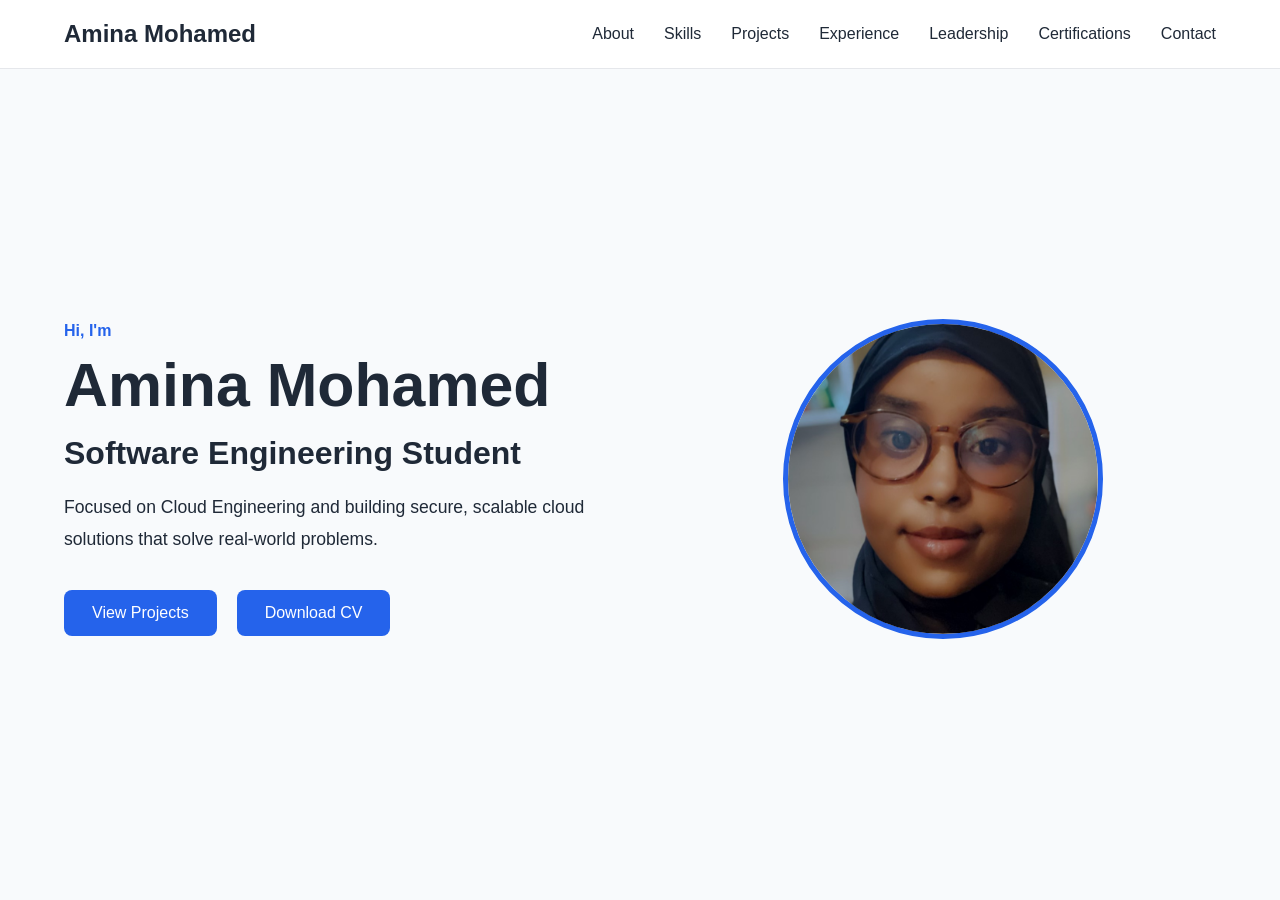
==== index.html @ 77fe8453 "Improve navigation and hero layout" ====
<!DOCTYPE html>
<html lang="en">

<head>
    <meta charset="UTF-8">
    <meta name="viewport" content="width=device-width, initial-scale=1.0">
    <title>Amina Mohamed | Portfolio</title>

    <link rel="stylesheet" href="css/style.css">
</head>

<body>

    <header>
        <nav>
            <h2 class="logo">Amina Mohamed</h2>

            <ul class="nav-links">
                <li><a href="#about">About</a></li>
                <li><a href="#skills">Skills</a></li>
                <li><a href="#projects">Projects</a></li>
                <li><a href="#experience">Experience</a></li>
                <li><a href="#leadership">Leadership</a></li>
                <li><a href="#certifications">Certifications</a></li>
                <li><a href="#contact">Contact</a></li>
            </ul>
        </nav>
    </header>

    <main>

        <section class="hero">

            <div class="hero-content">

                <p class="intro">Hi, I'm</p>

                <h1>Amina Mohamed</h1>

                <h2>Software Engineering Student</h2>

                <p class="hero-text">
                    Focused on Cloud Engineering and building secure,
                    scalable cloud solutions that solve real-world problems.
                </p>

                <div class="hero-buttons">
                    <a href="#projects">View Projects</a>
                    <a href="assets/Amina-Mohamed-CV.pdf" download>Download CV</a>
                </div>

            </div>

            <div class="hero-image">
                <img src="images/profile.jpg" alt="Amina Mohamed">
            </div>

        </section>

        <section id="about"></section>

        <section id="skills"></section>

        <section id="projects"></section>

        <section id="experience"></section>

        <section id="leadership"></section>

        <section id="certifications"></section>

        <section id="contact"></section>

    </main>

    <script src="js/script.js"></script>

</body>

</html>
---- css/style.css ----
* {
    margin: 0;
    padding: 0;
    box-sizing: border-box;
}

html {
    scroll-behavior: smooth;
}

body {
    font-family: Arial, Helvetica, sans-serif;
    background-color: #F8FAFC;
    color: #1F2937;
}

header {
    background-color: #FFFFFF;
    border-bottom: 1px solid #E5E7EB;
}

nav {
    width: 90%;
    max-width: 1200px;
    margin: 0 auto;
    padding: 20px 0;

    display: flex;
    justify-content: space-between;
    align-items: center;
}

.logo {
    font-size: 1.5rem;
    font-weight: bold;
}

.nav-links {
    display: flex;
    gap: 30px;
    list-style: none;
}

.nav-links a {
    text-decoration: none;
    color: #1F2937;
    font-weight: 500;
    transition: color 0.3s ease;
}

.nav-links a:hover {
    color: #2563EB;
}

.hero {
    width: 90%;
    max-width: 1200px;
    min-height: calc(100vh - 80px);
    margin: 0 auto;

    display: flex;
    justify-content: space-between;
    align-items: center;
    gap: 60px;
}

.hero-content {
    flex: 1;
}

.intro {
    color: #2563EB;
    font-weight: 600;
    margin-bottom: 10px;
}

.hero h1 {
    font-size: 3.8rem;
    margin-bottom: 15px;
}

.hero h2 {
    font-size: 2rem;
    margin-bottom: 20px;
}

.hero-text {
    font-size: 1.1rem;
    line-height: 1.8;
    max-width: 600px;
    margin-bottom: 35px;
}

.hero-buttons {
    display: flex;
    gap: 20px;
}

.hero-buttons a {
    text-decoration: none;
    background-color: #2563EB;
    color: #FFFFFF;
    padding: 14px 28px;
    border-radius: 8px;
    transition: background-color 0.3s ease;
}

.hero-buttons a:hover {
    background-color: #1D4ED8;
}

.hero-image {
    flex: 1;
    display: flex;
    justify-content: center;
}

.hero-image img {
    width: 320px;
    height: 320px;
    object-fit: cover;
    border-radius: 50%;
    border: 5px solid #2563EB;
}
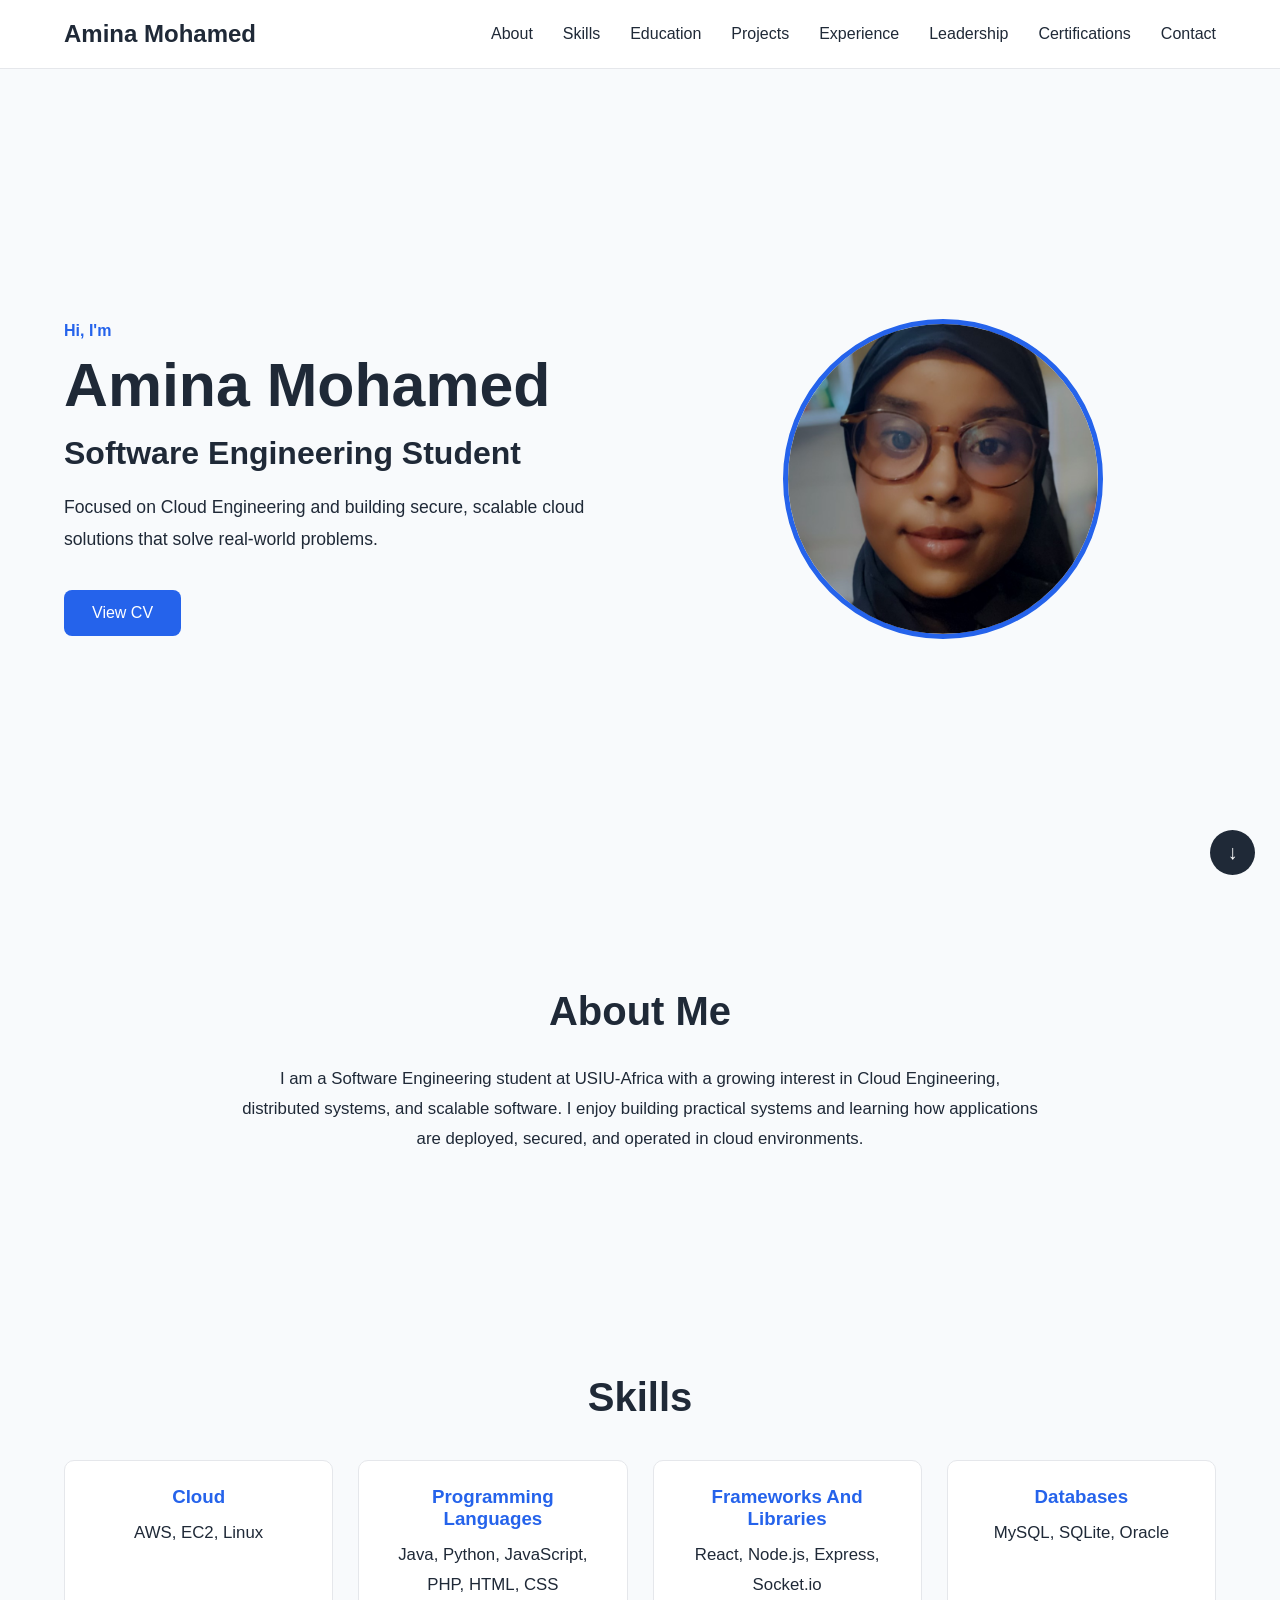
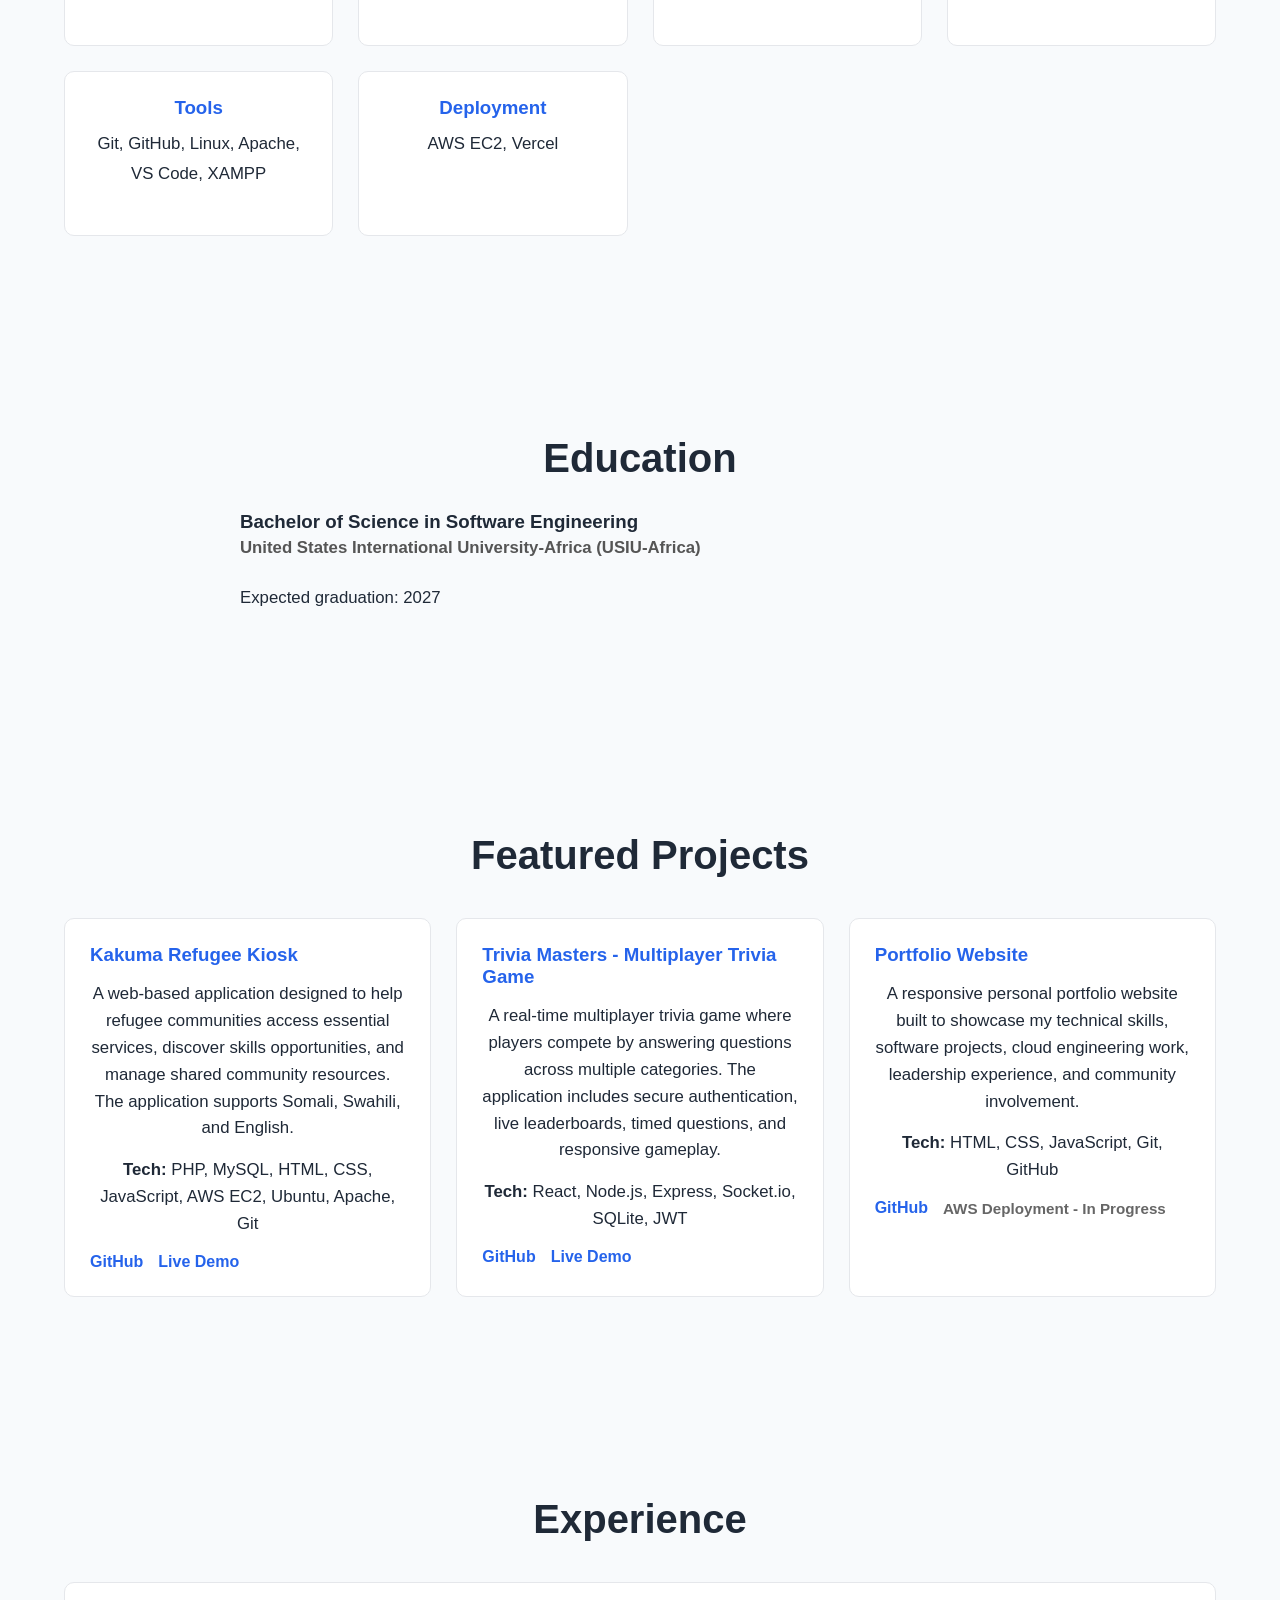
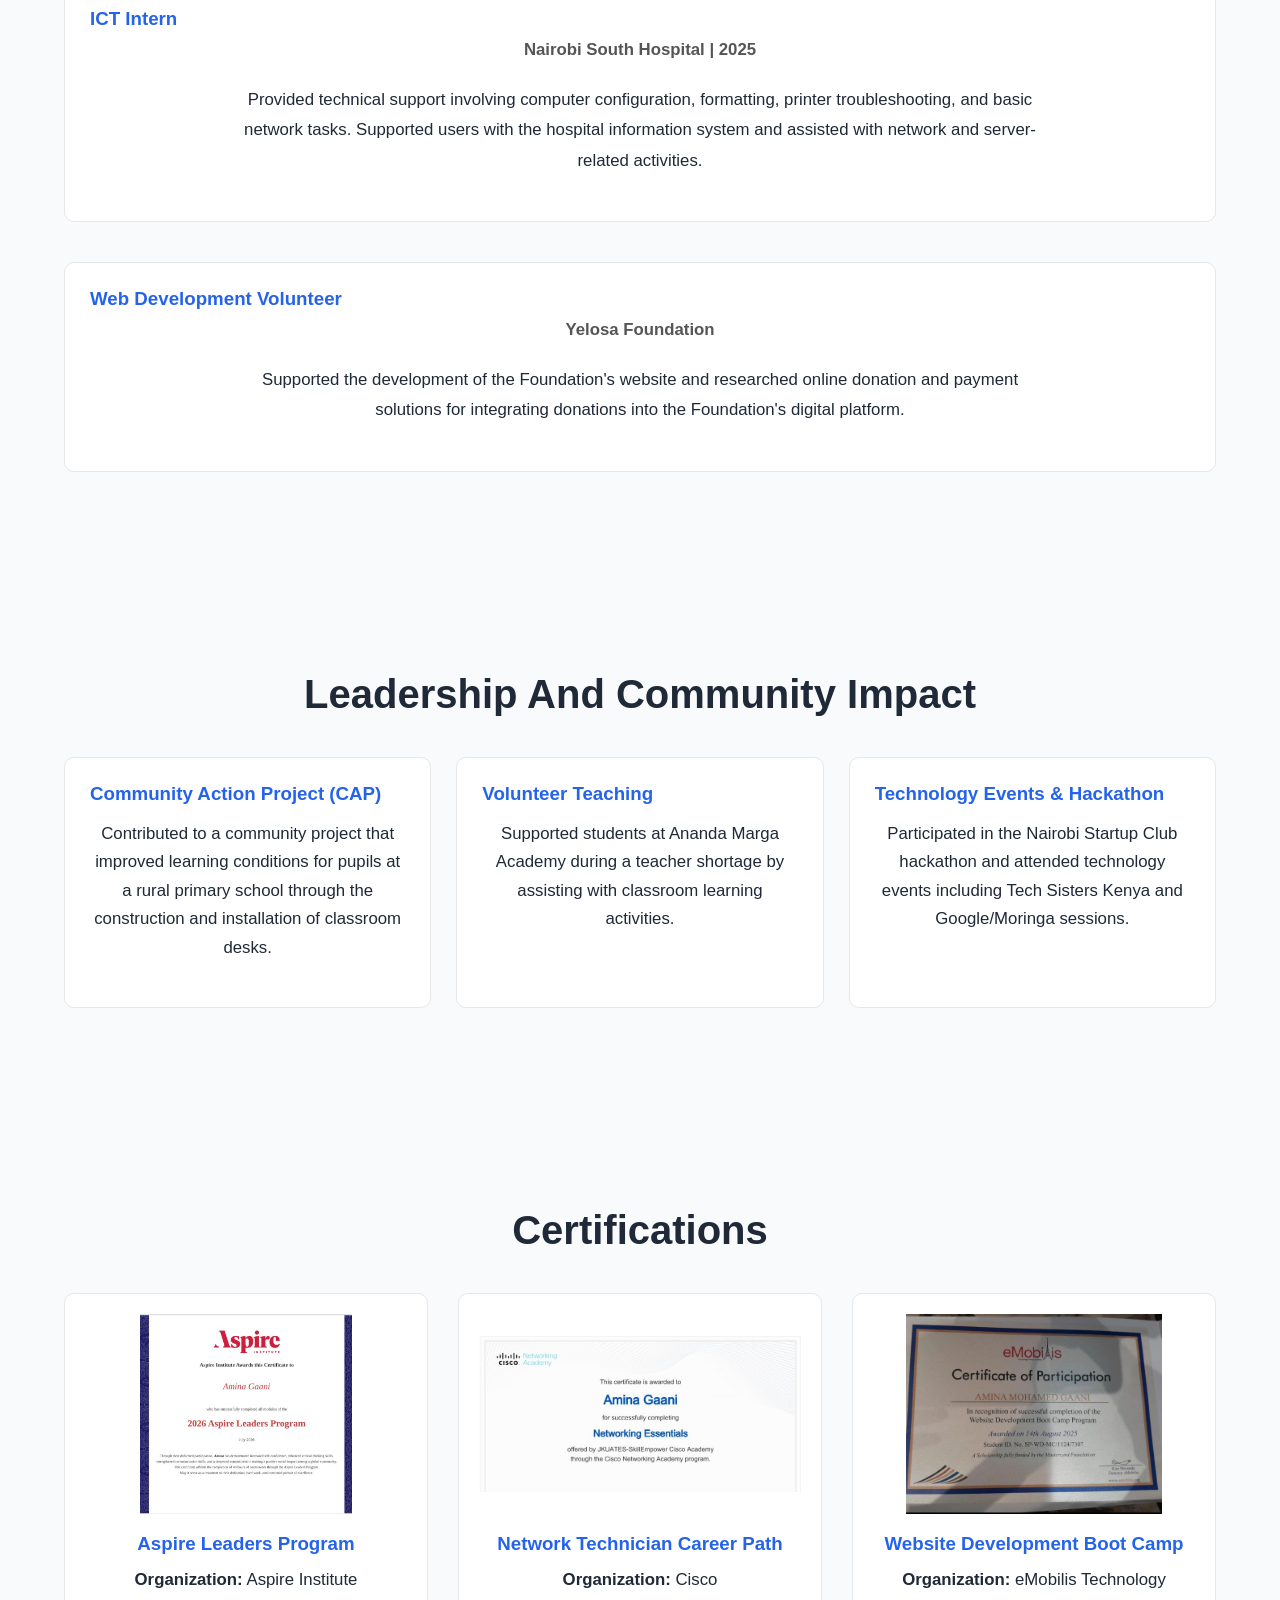
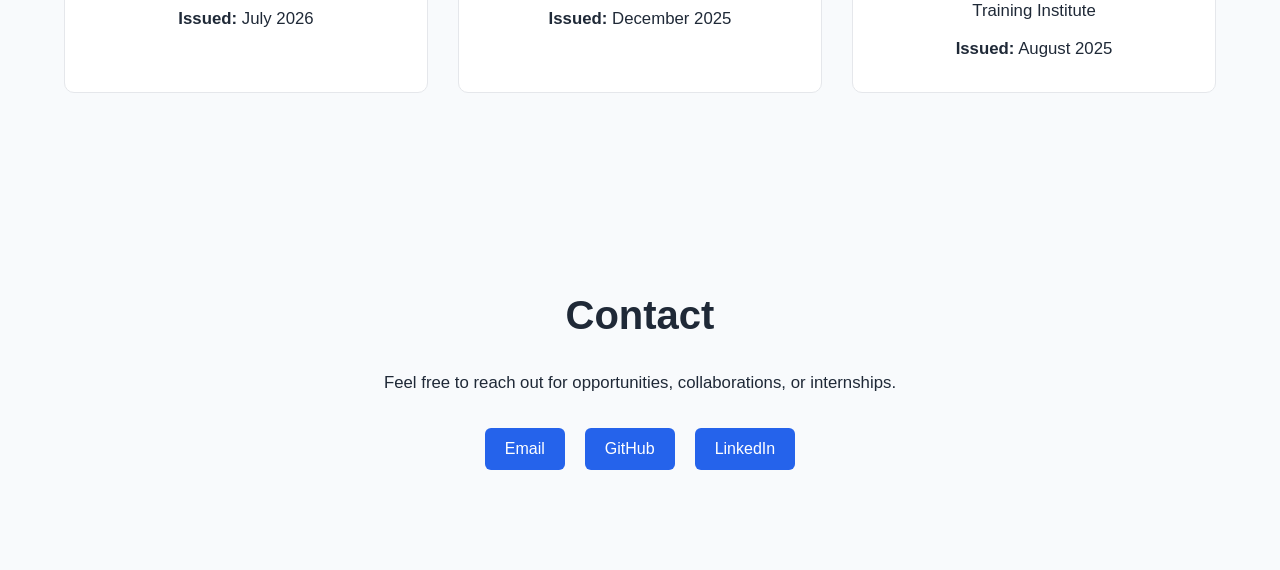
==== commit 669965f4: "Update portfolio and add CV" ====
--- a/index.html
+++ b/index.html
@@ -15,15 +15,16 @@
         <nav>
             <h2 class="logo">Amina Mohamed</h2>
 
-            <ul class="nav-links">
-                <li><a href="#about">About</a></li>
-                <li><a href="#skills">Skills</a></li>
-                <li><a href="#projects">Projects</a></li>
-                <li><a href="#experience">Experience</a></li>
-                <li><a href="#leadership">Leadership</a></li>
-                <li><a href="#certifications">Certifications</a></li>
-                <li><a href="#contact">Contact</a></li>
-            </ul>
+<ul class="nav-links">
+<li><a href="#about">About</a></li>
+<li><a href="#skills">Skills</a></li>
+<li><a href="#education">Education</a></li>
+<li><a href="#projects">Projects</a></li>
+<li><a href="#experience">Experience</a></li>
+<li><a href="#leadership">Leadership</a></li>
+<li><a href="#certifications">Certifications</a></li>
+<li><a href="#contact">Contact</a></li>
+</ul>
         </nav>
     </header>
 
@@ -45,8 +46,7 @@
                 </p>
 
                 <div class="hero-buttons">
-                    <a href="#projects">View Projects</a>
-                    <a href="assets/Amina-Mohamed-CV.pdf" download>Download CV</a>
+<a href="assets/Amina-Mohamed-Gaani-CV.pdf" target="_blank">View CV</a>                    
                 </div>
 
             </div>
@@ -57,23 +57,338 @@
 
         </section>
 
-        <section id="about"></section>
-
-        <section id="skills"></section>
-
-        <section id="projects"></section>
-
-        <section id="experience"></section>
-
-        <section id="leadership"></section>
-
-        <section id="certifications"></section>
-
-        <section id="contact"></section>
+       <section id="about" class="section">
+
+    <div class="container">
+
+        <h2>About Me</h2>
+
+        <p>
+          <p>
+    I am a Software Engineering student at USIU-Africa with a growing interest in Cloud Engineering, distributed systems, and scalable software. 
+    I enjoy building practical systems and learning how applications are deployed, secured, and operated in cloud environments.
+</p>
+        </p>
+</div>
+
+</section>
+
+       <section id="skills" class="section">
+
+    <div class="container">
+
+        <h2>Skills</h2>
+
+        <div class="skills-grid">
+
+            <div class="skill-card">
+               <h3>Cloud</h3>
+               <p>AWS, EC2, Linux</p>
+            </div>
+
+            <div class="skill-card">
+                <h3>Programming Languages</h3>
+                <p>Java, Python, JavaScript, PHP, HTML, CSS</p>
+            </div>
+
+            <div class="skill-card">
+                <h3>Frameworks And Libraries</h3>
+                <p>React, Node.js, Express, Socket.io</p>
+            </div>
+
+            <div class="skill-card">
+                <h3>Databases</h3>
+                <p>MySQL, SQLite, Oracle</p>
+            </div>
+
+            <div class="skill-card">
+               <h3>Tools</h3>
+               <p>Git, GitHub, Linux, Apache, VS Code, XAMPP</p>
+            </div>
+
+            <div class="skill-card">
+                <h3>Deployment</h3>
+                <p>AWS EC2, Vercel</p>
+            </div>
+
+        </div>
+
+    </div>
+
+</section>
+
+<section id="education" class="section">
+
+    <div class="container">
+
+        <h2>Education</h2>
+
+        <div class="education-item">
+
+            <h3>Bachelor of Science in Software Engineering</h3>
+
+            <p class="role">
+                United States International University-Africa (USIU-Africa)
+            </p>
+
+            <p>
+                Expected graduation: 2027
+            </p>
+
+        </div>
+
+    </div>
+
+</section>
+
+       <section id="projects" class="section">
+
+    <div class="container">
+
+        <h2>Featured Projects</h2>
+
+        <div class="projects-grid">
+
+            <div class="project-card">
+
+                <h3>Kakuma Refugee Kiosk</h3>
+
+                <p>
+                    A web-based application designed to help refugee communities
+                    access essential services, discover skills opportunities, and manage
+                    shared community resources. The application supports Somali, Swahili,
+                    and English.
+                </p>
+
+                <p>
+                    <strong>Tech:</strong> PHP, MySQL, HTML, CSS, JavaScript, AWS EC2, Ubuntu, Apache, Git
+                </p>
+
+                <div class="project-links">
+                    <a href="https://github.com/Gaani4mishaa/kakuma-refugee-kiosk" target="_blank">GitHub</a>
+                    <a href="http://63.180.17.7/kakuma-refugee-kiosk/" target="_blank">Live Demo</a>
+                </div>
+
+            </div>
+
+
+            <div class="project-card">
+
+                <h3>Trivia Masters - Multiplayer Trivia Game</h3>
+
+                <p>
+                    A real-time multiplayer trivia game where players compete by answering
+                    questions across multiple categories. The application includes secure
+                    authentication, live leaderboards, timed questions, and responsive gameplay.
+                </p>
+
+                <p>
+                    <strong>Tech:</strong> React, Node.js, Express, Socket.io, SQLite, JWT
+                </p>
+
+                <div class="project-links">
+                    <a href="https://github.com/Gaani4mishaa/trivia-multiplayer-game" target="_blank">GitHub</a>
+                    <a href="https://client-ecru-two-47.vercel.app" target="_blank">Live Demo</a>
+                </div>
+
+            </div>
+
+
+            <div class="project-card">
+
+                <h3>Portfolio Website</h3>
+
+                <p>
+                    A responsive personal portfolio website built to showcase my
+                    technical skills, software projects, cloud engineering work,
+                    leadership experience, and community involvement.
+                </p>
+
+                <p>
+                    <strong>Tech:</strong> HTML, CSS, JavaScript, Git, GitHub
+                </p>
+
+                <div class="project-links">
+                    <a href="https://github.com/Gaani4mishaa/portfolio-website" target="_blank">GitHub</a>
+                    <span>AWS Deployment - In Progress</span>
+                </div>
+
+            </div>
+
+        </div>
+
+    </div>
+</section>
+
+
+       <section id="experience" class="section">
+
+    <div class="container">
+
+        <h2>Experience</h2>
+
+        <div class="experience-item">
+
+            <h3>ICT Intern</h3>
+            <p class="role">Nairobi South Hospital | 2025</p>
+
+            <p>
+                Provided technical support involving computer configuration,
+                formatting, printer troubleshooting, and basic network tasks.
+                Supported users with the hospital information system and assisted
+                with network and server-related activities.
+            </p>
+
+        </div>
+
+        <div class="experience-item">
+
+            <h3>Web Development Volunteer</h3>
+            <p class="role">Yelosa Foundation</p>
+
+            <p>
+                Supported the development of the Foundation's website and researched
+                online donation and payment solutions for integrating donations into
+                the Foundation's digital platform.
+            </p>
+
+        </div>
+
+    </div>
+
+</section>
+<section id="leadership" class="section">
+
+    <div class="container">
+
+        <h2>Leadership And Community Impact</h2>
+
+        <div class="leadership-grid">
+
+            <div class="lead-card">
+
+                <h3>Community Action Project (CAP)</h3>
+
+                <p>
+                    Contributed to a community project that improved learning conditions
+                    for pupils at a rural primary school through the construction and
+                    installation of classroom desks.
+                </p>
+
+            </div>
+
+            <div class="lead-card">
+
+                <h3>Volunteer Teaching</h3>
+
+                <p>
+                    Supported students at Ananda Marga Academy during a teacher shortage
+                    by assisting with classroom learning activities.
+                </p>
+
+            </div>
+
+            <div class="lead-card">
+
+                <h3>Technology Events & Hackathon</h3>
+
+                <p>
+                    Participated in the Nairobi Startup Club hackathon and attended
+                    technology events including Tech Sisters Kenya and Google/Moringa sessions.
+                </p>
+
+            </div>
+
+        </div>
+
+    </div>
+
+</section>
+
+   <section id="certifications" class="section">
+
+    <div class="container">
+
+        <h2>Certifications</h2>
+
+        <div class="cert-grid">
+
+            <div class="cert-card">
+
+                <a href="certificates/aspire-leaders.jpg" target="_blank">
+                    <img src="certificates/aspire-leaders.jpg" alt="Aspire Leaders Program">
+                </a>
+
+                <h3>Aspire Leaders Program</h3>
+
+                <p><strong>Organization:</strong> Aspire Institute</p>
+
+                <p><strong>Issued:</strong> July 2026</p>
+
+            </div>
+
+            <div class="cert-card">
+
+                <a href="certificates/cisco-network-technician.jpg" target="_blank">
+                    <img src="certificates/cisco-network-technician.jpg" alt="Cisco Network Technician">
+                </a>
+
+                <h3>Network Technician Career Path</h3>
+
+                <p><strong>Organization:</strong> Cisco</p>
+
+                <p><strong>Issued:</strong> December 2025</p>
+
+            </div>
+
+            <div class="cert-card">
+
+                <a href="certificates/emobilis-web-development.jpg" target="_blank">
+                    <img src="certificates/emobilis-web-development.jpg" alt="Website Development Boot Camp">
+                </a>
+
+                <h3>Website Development Boot Camp</h3>
+
+                <p><strong>Organization:</strong> eMobilis Technology Training Institute</p>
+
+                <p><strong>Issued:</strong> August 2025</p>
+
+            </div>
+
+        </div>
+
+    </div>
+
+</section>
+<section id="contact" class="section">
+
+    <div class="container">
+
+        <h2>Contact</h2>
+
+        <p>
+            Feel free to reach out for opportunities, collaborations, or internships.
+        </p>
+
+        <div class="contact-links">
+
+            <a href="mailto:amishmohamedd@gmail.com">Email</a>
+            <a href="https://github.com/Gaani4mishaa" target="_blank">GitHub</a>
+            <a href="https://www.linkedin.com/in/amina-mohamed-47794b297" target="_blank">LinkedIn</a>
+
+        </div>
+
+    </div>
+
+</section>
 
     </main>
 
-    <script src="js/script.js"></script>
+<div class="scroll-buttons">
+    <button id="scrollTop" aria-label="Scroll to top">↑</button>
+    <button id="scrollBottom" aria-label="Scroll to bottom">↓</button>
+</div>
+<script src="js/script.js"></script>
 
 </body>
 
--- a/css/style.css
+++ b/css/style.css
@@ -121,4 +121,274 @@
     object-fit: cover;
     border-radius: 50%;
     border: 5px solid #2563EB;
+}
+.container {
+    width: 90%;
+    max-width: 1200px;
+    margin: 0 auto;
+}
+
+.section {
+    padding: 100px 0;
+}
+
+.section h2 {
+    font-size: 2.5rem;
+    margin-bottom: 30px;
+    text-align: center;
+}
+
+.section p {
+    max-width: 800px;
+    margin: 0 auto 20px;
+    line-height: 1.8;
+    font-size: 1.05rem;
+    text-align: center;
+}
+.skills-grid {
+    display: grid;
+    grid-template-columns: repeat(auto-fit, minmax(250px, 1fr));
+    gap: 25px;
+    margin-top: 40px;
+}
+
+.skill-card {
+    background-color: #ffffff;
+    padding: 25px;
+    border: 1px solid #e5e7eb;
+    border-radius: 10px;
+    text-align: center;
+    transition: transform 0.3s ease, box-shadow 0.3s ease;
+}
+
+.skill-card h3 {
+    margin-bottom: 10px;
+    color: #2563EB;
+}
+
+.skill-card:hover {
+    transform: translateY(-5px);
+    box-shadow: 0 10px 20px rgba(0,0,0,0.08);
+}
+
+.projects-grid {
+    display: grid;
+    grid-template-columns: repeat(auto-fit, minmax(300px, 1fr));
+    gap: 25px;
+    margin-top: 40px;
+}
+
+.project-card {
+    background-color: #ffffff;
+    border: 1px solid #e5e7eb;
+    border-radius: 10px;
+    padding: 25px;
+    transition: transform 0.3s ease, box-shadow 0.3s ease;
+}
+
+.project-card h3 {
+    color: #2563EB;
+    margin-bottom: 15px;
+}
+
+.project-card p {
+    margin-bottom: 15px;
+    line-height: 1.6;
+}
+
+.project-links {
+    display: flex;
+    gap: 15px;
+}
+
+.project-links a {
+    text-decoration: none;
+    color: #2563EB;
+    font-weight: 500;
+}
+
+.project-links a:hover {
+    text-decoration: underline;
+}
+
+.project-card:hover {
+    transform: translateY(-5px);
+    box-shadow: 0 10px 20px rgba(0,0,0,0.08);
+}
+
+.experience-item {
+    background-color: #ffffff;
+    border: 1px solid #e5e7eb;
+    padding: 25px;
+    border-radius: 10px;
+    margin-top: 40px;
+}
+
+.experience-item h3 {
+    color: #2563EB;
+    margin-bottom: 5px;
+}
+
+.role {
+    font-weight: bold;
+    margin-bottom: 15px;
+    color: #555;
+}
+
+.experience-item p {
+    line-height: 1.8;
+}
+
+.leadership-grid {
+    display: grid;
+    grid-template-columns: repeat(auto-fit, minmax(250px, 1fr));
+    gap: 25px;
+    margin-top: 40px;
+}
+
+.lead-card {
+    background-color: #ffffff;
+    border: 1px solid #e5e7eb;
+    padding: 25px;
+    border-radius: 10px;
+    transition: transform 0.3s ease, box-shadow 0.3s ease;
+}
+
+.lead-card h3 {
+    color: #2563EB;
+    margin-bottom: 15px;
+}
+
+.lead-card p {
+    line-height: 1.7;
+}
+
+.lead-card:hover {
+    transform: translateY(-5px);
+    box-shadow: 0 10px 20px rgba(0,0,0,0.08);
+}
+
+.cert-grid {
+    display: grid;
+    grid-template-columns: repeat(auto-fit, minmax(300px, 1fr));
+    gap: 30px;
+    margin-top: 40px;
+}
+
+.cert-card {
+    background: #ffffff;
+    border: 1px solid #e5e7eb;
+    border-radius: 10px;
+    padding: 20px;
+    text-align: center;
+    transition: transform 0.3s ease;
+}
+
+.cert-card:hover {
+    transform: translateY(-5px);
+}
+
+.cert-card a {
+    display: block;
+}
+
+.cert-card img {
+    width: 100%;
+    height: 200px;
+    object-fit: contain;
+    border-radius: 8px;
+    margin-bottom: 15px;
+    transition: transform 0.3s ease;
+    cursor: pointer;
+}
+
+.cert-card img:hover {
+    transform: scale(1.03);
+}
+
+.cert-card h3 {
+    color: #2563eb;
+    margin-bottom: 10px;
+}
+
+.cert-card p {
+    margin-bottom: 8px;
+}
+.contact-links {
+    margin-top: 30px;
+    display: flex;
+    gap: 20px;
+    justify-content: center;
+    flex-wrap: wrap;
+}
+
+.contact-links a {
+    text-decoration: none;
+    color: #ffffff;
+    background-color: #2563EB;
+    padding: 12px 20px;
+    border-radius: 6px;
+    transition: background-color 0.3s ease;
+}
+
+.contact-links a:hover {
+    background-color: #1D4ED8;
+}
+
+.project-links {
+    margin-top: 15px;
+    display: flex;
+    gap: 15px;
+    align-items: center;
+}
+
+.project-links a {
+    text-decoration: none;
+    font-weight: 600;
+}
+
+.project-links span {
+    color: #666;
+    font-weight: 600;
+    font-size: 0.95rem;
+}
+
+
+#education .education-item {
+    text-align: left;
+    max-width: 800px;
+    margin: 0 auto;
+}
+
+#education .education-item h3,
+#education .education-item .role,
+#education .education-item p {
+    text-align: left;
+    margin-left: 0;
+    margin-right: 0;
+}
+
+.scroll-buttons {
+    position: fixed;
+    bottom: 25px;
+    right: 25px;
+    display: flex;
+    flex-direction: column;
+    gap: 8px;
+    z-index: 1000;
+}
+
+.scroll-buttons button {
+    width: 45px;
+    height: 45px;
+    border: none;
+    border-radius: 50%;
+    background: #1f2937;
+    color: white;
+    font-size: 20px;
+    cursor: pointer;
+}
+
+.scroll-buttons button:hover {
+    opacity: 0.85;
 }
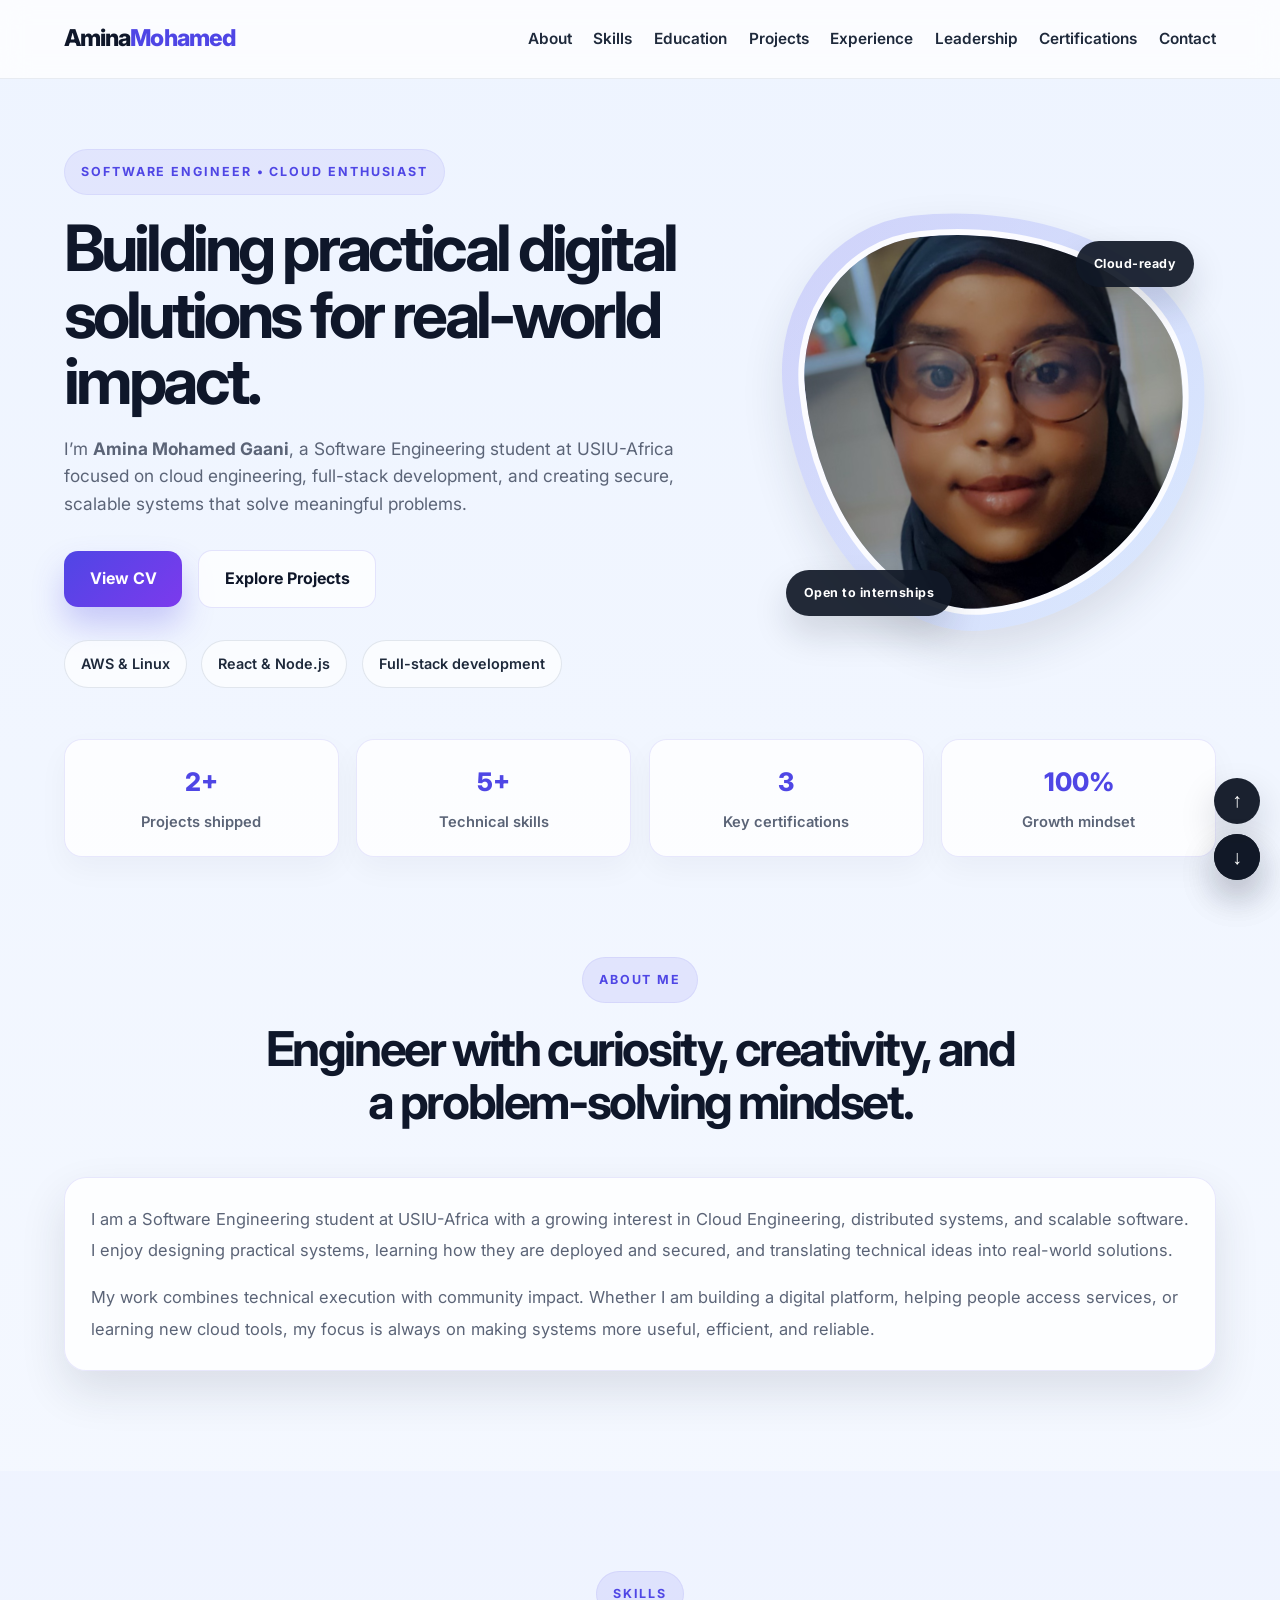
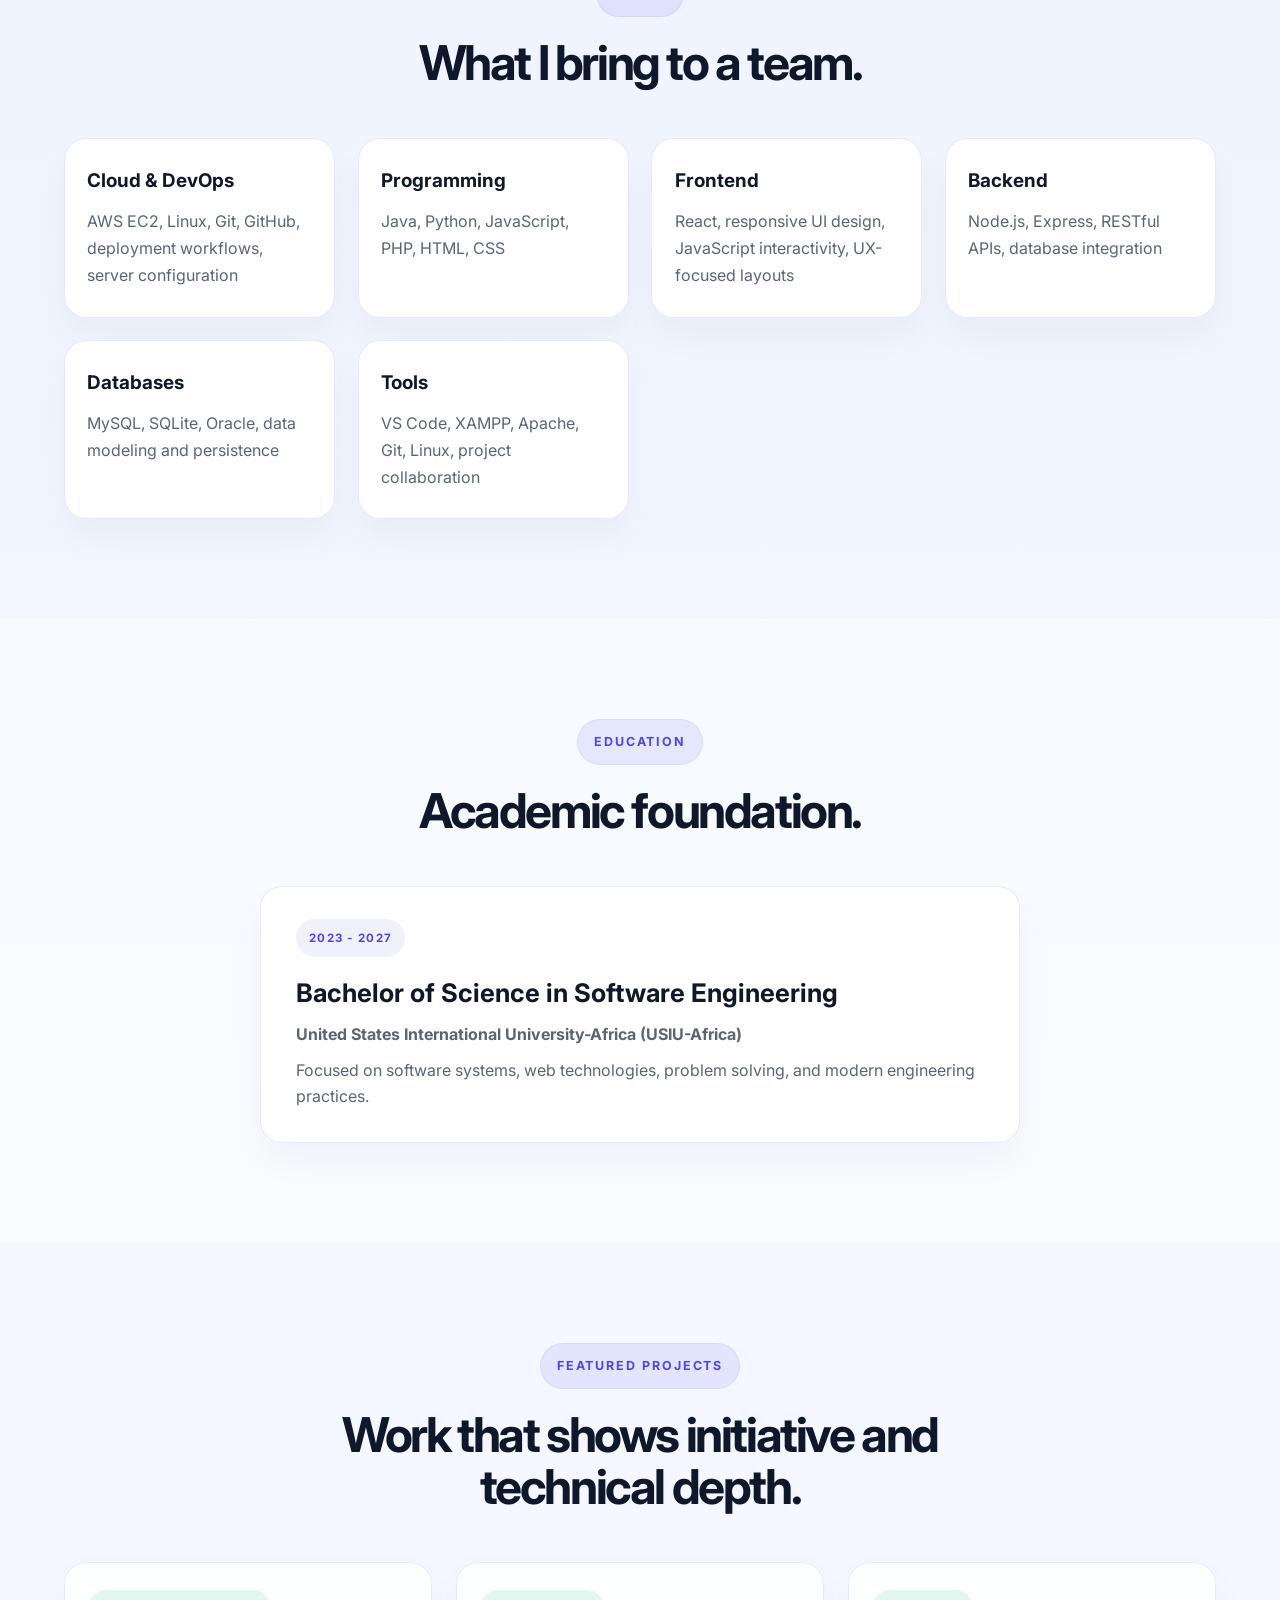
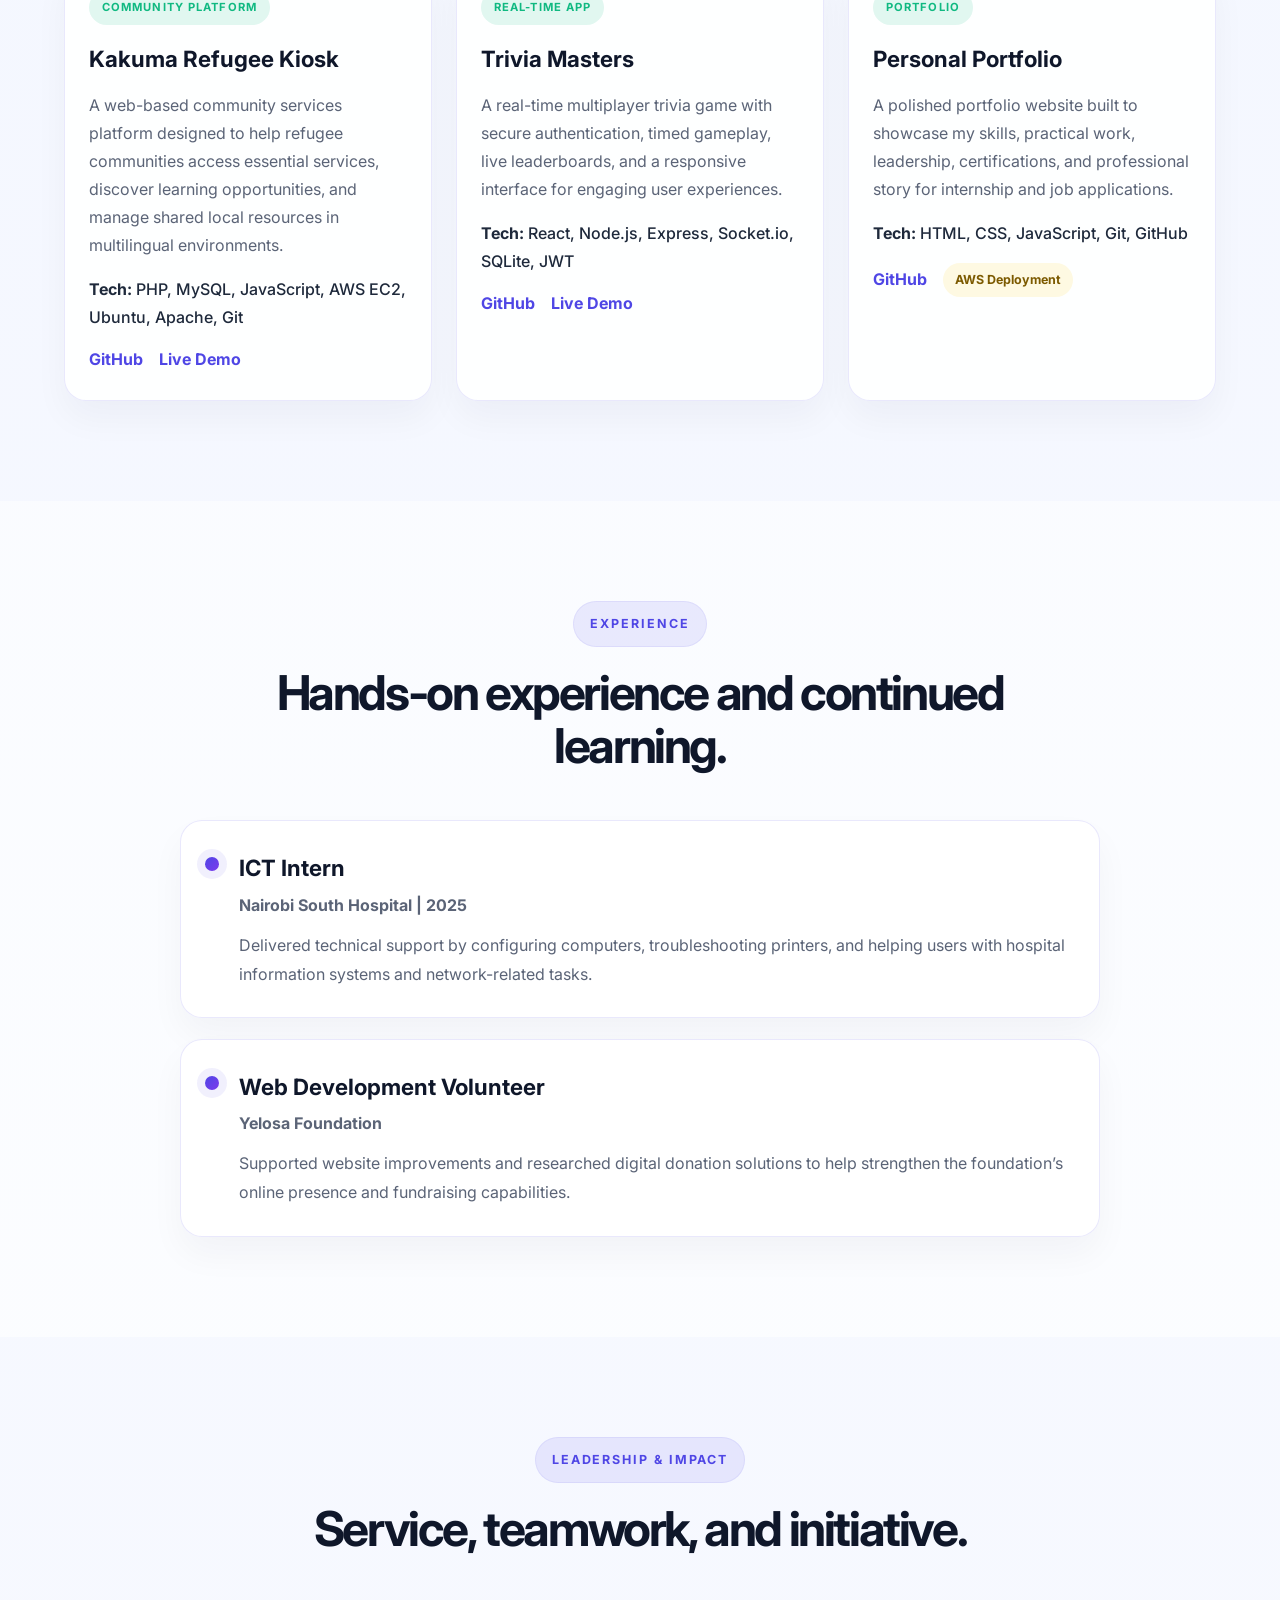
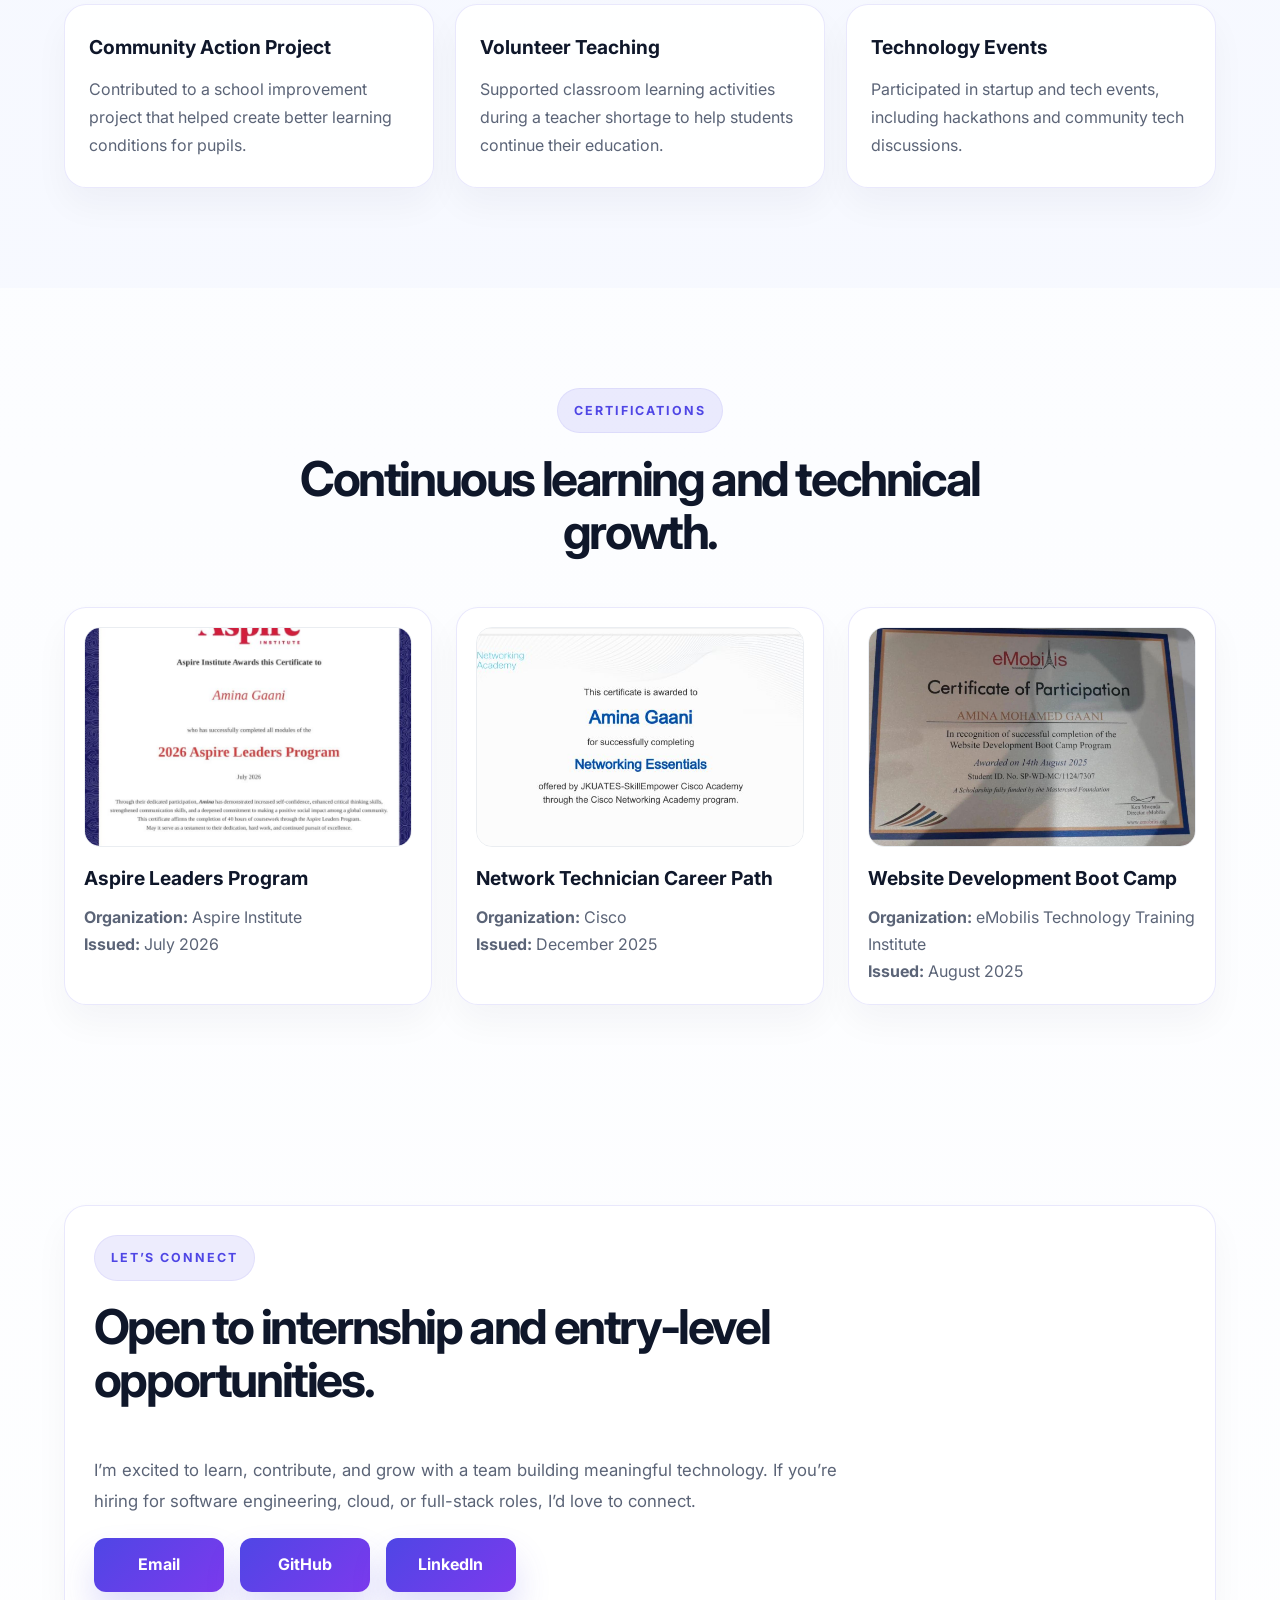
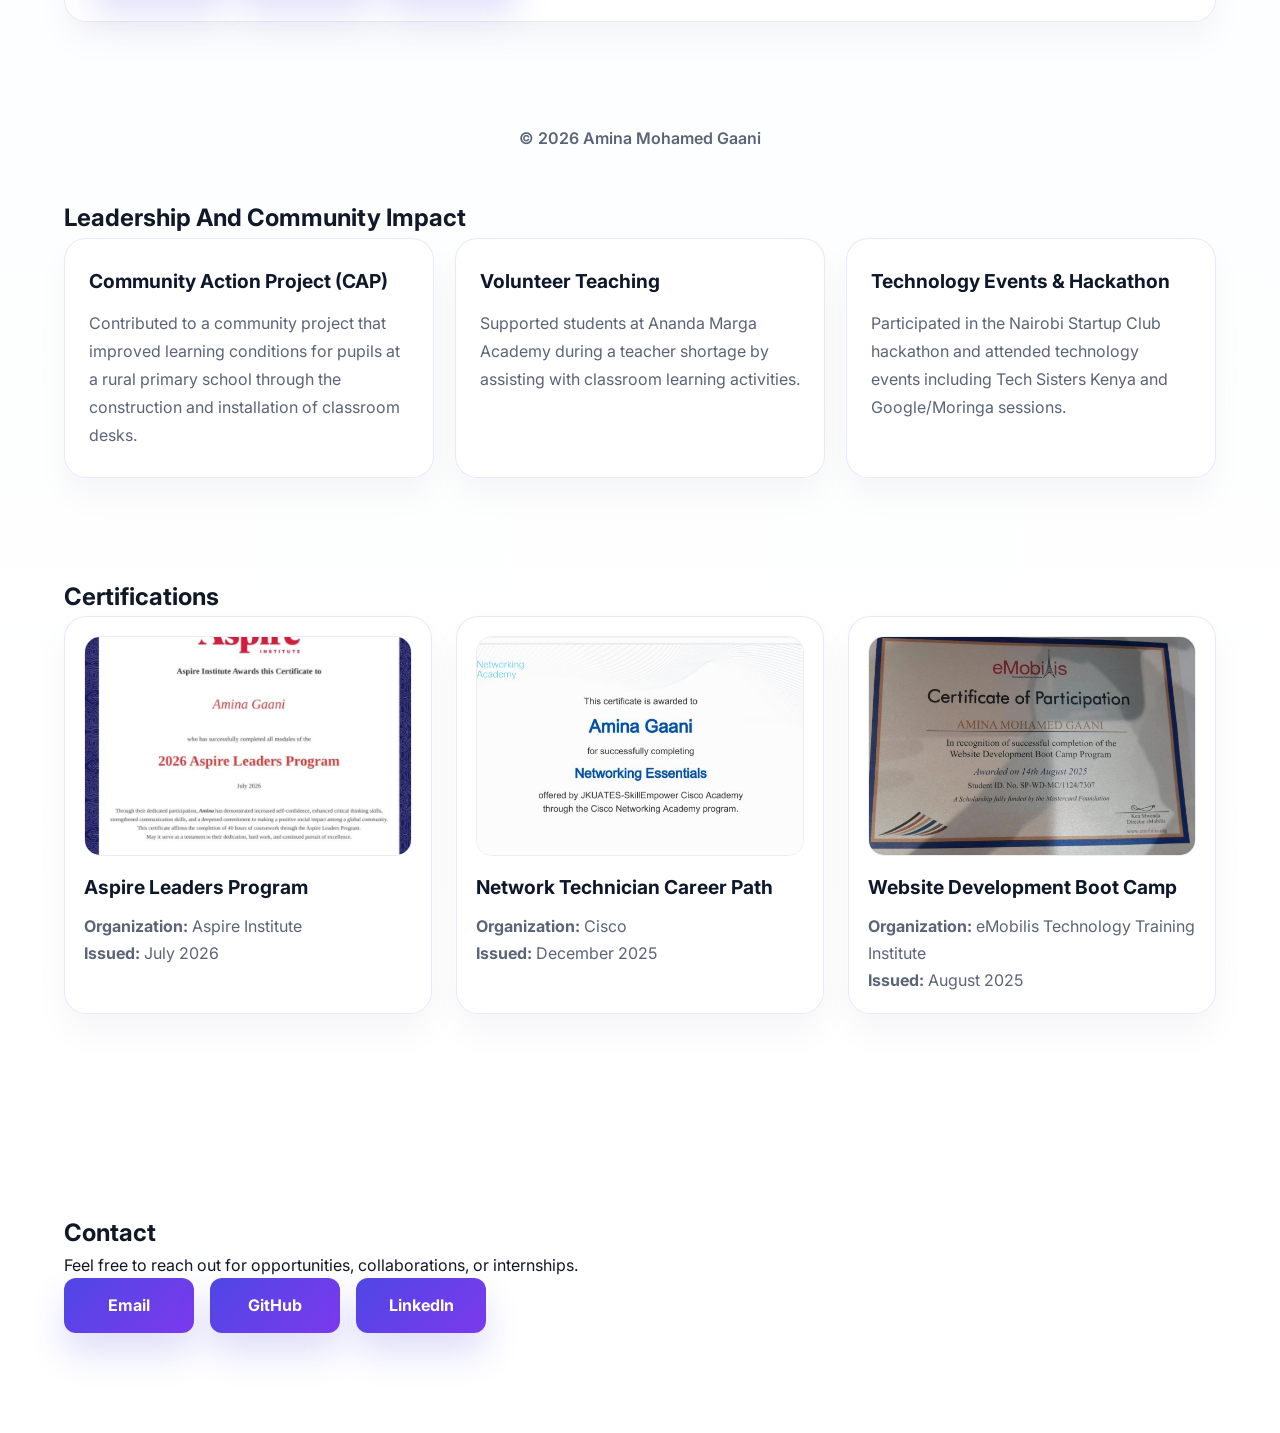
==== commit 623e3cd6: "Improve portfolio UI for recruiters" ====
--- a/index.html
+++ b/index.html
@@ -4,260 +4,353 @@
 <head>
     <meta charset="UTF-8">
     <meta name="viewport" content="width=device-width, initial-scale=1.0">
+    <meta name="description" content="Amina Mohamed Gaani's software engineering portfolio">
     <title>Amina Mohamed | Portfolio</title>
-
+    <link rel="preconnect" href="https://fonts.googleapis.com">
+    <link rel="preconnect" href="https://fonts.gstatic.com" crossorigin>
+    <link href="https://fonts.googleapis.com/css2?family=Inter:wght@400;500;600;700;800;900&display=swap" rel="stylesheet">
     <link rel="stylesheet" href="css/style.css">
 </head>
 
 <body>
-
-    <header>
-        <nav>
-            <h2 class="logo">Amina Mohamed</h2>
-
-<ul class="nav-links">
-<li><a href="#about">About</a></li>
-<li><a href="#skills">Skills</a></li>
-<li><a href="#education">Education</a></li>
-<li><a href="#projects">Projects</a></li>
-<li><a href="#experience">Experience</a></li>
-<li><a href="#leadership">Leadership</a></li>
-<li><a href="#certifications">Certifications</a></li>
-<li><a href="#contact">Contact</a></li>
-</ul>
+    <header class="site-header">
+        <nav class="nav container">
+            <a href="#top" class="logo">Amina<span>Mohamed</span></a>
+
+            <ul class="nav-links">
+                <li><a href="#about">About</a></li>
+                <li><a href="#skills">Skills</a></li>
+                <li><a href="#education">Education</a></li>
+                <li><a href="#projects">Projects</a></li>
+                <li><a href="#experience">Experience</a></li>
+                <li><a href="#leadership">Leadership</a></li>
+                <li><a href="#certifications">Certifications</a></li>
+                <li><a href="#contact">Contact</a></li>
+            </ul>
         </nav>
     </header>
 
-    <main>
-
+    <main id="top">
         <section class="hero">
-
-            <div class="hero-content">
-
-                <p class="intro">Hi, I'm</p>
-
-                <h1>Amina Mohamed</h1>
-
-                <h2>Software Engineering Student</h2>
-
-                <p class="hero-text">
-                    Focused on Cloud Engineering and building secure,
-                    scalable cloud solutions that solve real-world problems.
+            <div class="container hero-inner">
+                <div class="hero-content">
+                    <p class="eyebrow">Software Engineer • Cloud Enthusiast</p>
+                    <h1>Building practical digital solutions for real-world impact.</h1>
+                    <p class="hero-text">
+                        I’m <strong>Amina Mohamed Gaani</strong>, a Software Engineering student at USIU-Africa
+                        focused on cloud engineering, full-stack development, and creating secure,
+                        scalable systems that solve meaningful problems.
+                    </p>
+
+                    <div class="hero-buttons">
+                        <a class="btn btn-primary" href="assets/Amina-Mohamed-Gaani-CV.pdf" target="_blank" rel="noreferrer">View CV</a>
+                        <a class="btn btn-secondary" href="#projects">Explore Projects</a>
+                    </div>
+
+                    <ul class="hero-points">
+                        <li>AWS & Linux</li>
+                        <li>React & Node.js</li>
+                        <li>Full-stack development</li>
+                    </ul>
+                </div>
+
+                <div class="hero-visual" aria-label="Profile picture of Amina Mohamed Gaani">
+                    <div class="profile-frame">
+                        <img src="images/profile.jpg" alt="Amina Mohamed Gaani portrait">
+                    </div>
+                    <div class="floating-badge badge-top">Cloud-ready</div>
+                    <div class="floating-badge badge-bottom">Open to internships</div>
+                </div>
+            </div>
+        </section>
+
+        <section class="stats-strip">
+            <div class="container stats-grid">
+                <div class="stat-box">
+                    <span class="stat-number">2+</span>
+                    <span class="stat-label">Projects shipped</span>
+                </div>
+                <div class="stat-box">
+                    <span class="stat-number">5+</span>
+                    <span class="stat-label">Technical skills</span>
+                </div>
+                <div class="stat-box">
+                    <span class="stat-number">3</span>
+                    <span class="stat-label">Key certifications</span>
+                </div>
+                <div class="stat-box">
+                    <span class="stat-number">100%</span>
+                    <span class="stat-label">Growth mindset</span>
+                </div>
+            </div>
+        </section>
+
+        <section id="about" class="section">
+            <div class="container">
+                <div class="section-heading">
+                    <p class="eyebrow accent">About Me</p>
+                    <h2>Engineer with curiosity, creativity, and a problem-solving mindset.</h2>
+                </div>
+
+                <div class="about-panel">
+                    <p>
+                        I am a Software Engineering student at USIU-Africa with a growing interest in Cloud Engineering,
+                        distributed systems, and scalable software. I enjoy designing practical systems, learning how
+                        they are deployed and secured, and translating technical ideas into real-world solutions.
+                    </p>
+                    <p>
+                        My work combines technical execution with community impact. Whether I am building a digital platform,
+                        helping people access services, or learning new cloud tools, my focus is always on making systems
+                        more useful, efficient, and reliable.
+                    </p>
+                </div>
+            </div>
+        </section>
+
+        <section id="skills" class="section alt-bg">
+            <div class="container">
+                <div class="section-heading">
+                    <p class="eyebrow accent">Skills</p>
+                    <h2>What I bring to a team.</h2>
+                </div>
+
+                <div class="skills-grid">
+                    <div class="skill-card">
+                        <h3>Cloud & DevOps</h3>
+                        <p>AWS EC2, Linux, Git, GitHub, deployment workflows, server configuration</p>
+                    </div>
+
+                    <div class="skill-card">
+                        <h3>Programming</h3>
+                        <p>Java, Python, JavaScript, PHP, HTML, CSS</p>
+                    </div>
+
+                    <div class="skill-card">
+                        <h3>Frontend</h3>
+                        <p>React, responsive UI design, JavaScript interactivity, UX-focused layouts</p>
+                    </div>
+
+                    <div class="skill-card">
+                        <h3>Backend</h3>
+                        <p>Node.js, Express, RESTful APIs, database integration</p>
+                    </div>
+
+                    <div class="skill-card">
+                        <h3>Databases</h3>
+                        <p>MySQL, SQLite, Oracle, data modeling and persistence</p>
+                    </div>
+
+                    <div class="skill-card">
+                        <h3>Tools</h3>
+                        <p>VS Code, XAMPP, Apache, Git, Linux, project collaboration</p>
+                    </div>
+                </div>
+            </div>
+        </section>
+
+        <section id="education" class="section">
+            <div class="container">
+                <div class="section-heading">
+                    <p class="eyebrow accent">Education</p>
+                    <h2>Academic foundation.</h2>
+                </div>
+
+                <div class="education-item">
+                    <div class="education-badge">2023 - 2027</div>
+                    <h3>Bachelor of Science in Software Engineering</h3>
+                    <p class="role">United States International University-Africa (USIU-Africa)</p>
+                    <p>Focused on software systems, web technologies, problem solving, and modern engineering practices.</p>
+                </div>
+            </div>
+        </section>
+
+        <section id="projects" class="section alt-bg">
+            <div class="container">
+                <div class="section-heading">
+                    <p class="eyebrow accent">Featured Projects</p>
+                    <h2>Work that shows initiative and technical depth.</h2>
+                </div>
+
+                <div class="projects-grid">
+                    <article class="project-card">
+                        <div class="project-tag">Community Platform</div>
+                        <h3>Kakuma Refugee Kiosk</h3>
+                        <p>
+                            A web-based community services platform designed to help refugee communities access essential services,
+                            discover learning opportunities, and manage shared local resources in multilingual environments.
+                        </p>
+                        <p class="project-tech"><strong>Tech:</strong> PHP, MySQL, JavaScript, AWS EC2, Ubuntu, Apache, Git</p>
+                        <div class="project-links">
+                            <a href="https://github.com/Gaani4mishaa/kakuma-refugee-kiosk" target="_blank" rel="noreferrer">GitHub</a>
+                            <a href="http://63.180.17.7/kakuma-refugee-kiosk/" target="_blank" rel="noreferrer">Live Demo</a>
+                        </div>
+                    </article>
+
+                    <article class="project-card">
+                        <div class="project-tag">Real-time App</div>
+                        <h3>Trivia Masters</h3>
+                        <p>
+                            A real-time multiplayer trivia game with secure authentication, timed gameplay, live leaderboards,
+                            and a responsive interface for engaging user experiences.
+                        </p>
+                        <p class="project-tech"><strong>Tech:</strong> React, Node.js, Express, Socket.io, SQLite, JWT</p>
+                        <div class="project-links">
+                            <a href="https://github.com/Gaani4mishaa/trivia-multiplayer-game" target="_blank" rel="noreferrer">GitHub</a>
+                            <a href="https://client-ecru-two-47.vercel.app" target="_blank" rel="noreferrer">Live Demo</a>
+                        </div>
+                    </article>
+
+                    <article class="project-card">
+                        <div class="project-tag">Portfolio</div>
+                        <h3>Personal Portfolio</h3>
+                        <p>
+                            A polished portfolio website built to showcase my skills, practical work, leadership, certifications,
+                            and professional story for internship and job applications.
+                        </p>
+                        <p class="project-tech"><strong>Tech:</strong> HTML, CSS, JavaScript, Git, GitHub</p>
+                        <div class="project-links">
+                            <a href="https://github.com/Gaani4mishaa/portfolio-website" target="_blank" rel="noreferrer">GitHub</a>
+                            <span class="status-pill">AWS Deployment</span>
+                        </div>
+                    </article>
+                </div>
+            </div>
+        </section>
+
+        <section id="experience" class="section">
+            <div class="container">
+                <div class="section-heading">
+                    <p class="eyebrow accent">Experience</p>
+                    <h2>Hands-on experience and continued learning.</h2>
+                </div>
+
+                <div class="experience-list">
+                    <div class="experience-item">
+                        <div class="timeline-dot"></div>
+                        <div class="experience-content">
+                            <h3>ICT Intern</h3>
+                            <p class="role">Nairobi South Hospital | 2025</p>
+                            <p>
+                                Delivered technical support by configuring computers, troubleshooting printers, and helping users with
+                                hospital information systems and network-related tasks.
+                            </p>
+                        </div>
+                    </div>
+
+                    <div class="experience-item">
+                        <div class="timeline-dot"></div>
+                        <div class="experience-content">
+                            <h3>Web Development Volunteer</h3>
+                            <p class="role">Yelosa Foundation</p>
+                            <p>
+                                Supported website improvements and researched digital donation solutions to help strengthen the foundation’s
+                                online presence and fundraising capabilities.
+                            </p>
+                        </div>
+                    </div>
+                </div>
+            </div>
+        </section>
+
+        <section id="leadership" class="section alt-bg">
+            <div class="container">
+                <div class="section-heading">
+                    <p class="eyebrow accent">Leadership & Impact</p>
+                    <h2>Service, teamwork, and initiative.</h2>
+                </div>
+
+                <div class="leadership-grid">
+                    <div class="lead-card">
+                        <h3>Community Action Project</h3>
+                        <p>Contributed to a school improvement project that helped create better learning conditions for pupils.</p>
+                    </div>
+
+                    <div class="lead-card">
+                        <h3>Volunteer Teaching</h3>
+                        <p>Supported classroom learning activities during a teacher shortage to help students continue their education.</p>
+                    </div>
+
+                    <div class="lead-card">
+                        <h3>Technology Events</h3>
+                        <p>Participated in startup and tech events, including hackathons and community tech discussions.</p>
+                    </div>
+                </div>
+            </div>
+        </section>
+
+        <section id="certifications" class="section">
+            <div class="container">
+                <div class="section-heading">
+                    <p class="eyebrow accent">Certifications</p>
+                    <h2>Continuous learning and technical growth.</h2>
+                </div>
+
+                <div class="cert-grid">
+                    <div class="cert-card">
+                        <a href="certificates/aspire-leaders.jpg" target="_blank" rel="noreferrer">
+                            <img src="certificates/aspire-leaders.jpg" alt="Aspire Leaders Program certificate">
+                        </a>
+                        <h3>Aspire Leaders Program</h3>
+                        <p><strong>Organization:</strong> Aspire Institute</p>
+                        <p><strong>Issued:</strong> July 2026</p>
+                    </div>
+
+                    <div class="cert-card">
+                        <a href="certificates/cisco-network-technician.jpg" target="_blank" rel="noreferrer">
+                            <img src="certificates/cisco-network-technician.jpg" alt="Cisco Network Technician certificate">
+                        </a>
+                        <h3>Network Technician Career Path</h3>
+                        <p><strong>Organization:</strong> Cisco</p>
+                        <p><strong>Issued:</strong> December 2025</p>
+                    </div>
+
+                    <div class="cert-card">
+                        <a href="certificates/emobilis-web-development.jpg" target="_blank" rel="noreferrer">
+                            <img src="certificates/emobilis-web-development.jpg" alt="Website Development Boot Camp certificate">
+                        </a>
+                        <h3>Website Development Boot Camp</h3>
+                        <p><strong>Organization:</strong> eMobilis Technology Training Institute</p>
+                        <p><strong>Issued:</strong> August 2025</p>
+                    </div>
+                </div>
+            </div>
+        </section>
+
+        <section id="contact" class="section contact-section">
+            <div class="container contact-box">
+                <div class="section-heading left-align">
+                    <p class="eyebrow accent">Let’s Connect</p>
+                    <h2>Open to internship and entry-level opportunities.</h2>
+                </div>
+
+                <p class="contact-copy">
+                    I’m excited to learn, contribute, and grow with a team building meaningful technology.
+                    If you’re hiring for software engineering, cloud, or full-stack roles, I’d love to connect.
                 </p>
 
-                <div class="hero-buttons">
-<a href="assets/Amina-Mohamed-Gaani-CV.pdf" target="_blank">View CV</a>                    
-                </div>
-
-            </div>
-
-            <div class="hero-image">
-                <img src="images/profile.jpg" alt="Amina Mohamed">
-            </div>
-
-        </section>
-
-       <section id="about" class="section">
-
-    <div class="container">
-
-        <h2>About Me</h2>
-
-        <p>
-          <p>
-    I am a Software Engineering student at USIU-Africa with a growing interest in Cloud Engineering, distributed systems, and scalable software. 
-    I enjoy building practical systems and learning how applications are deployed, secured, and operated in cloud environments.
-</p>
-        </p>
-</div>
-
-</section>
-
-       <section id="skills" class="section">
-
-    <div class="container">
-
-        <h2>Skills</h2>
-
-        <div class="skills-grid">
-
-            <div class="skill-card">
-               <h3>Cloud</h3>
-               <p>AWS, EC2, Linux</p>
-            </div>
-
-            <div class="skill-card">
-                <h3>Programming Languages</h3>
-                <p>Java, Python, JavaScript, PHP, HTML, CSS</p>
-            </div>
-
-            <div class="skill-card">
-                <h3>Frameworks And Libraries</h3>
-                <p>React, Node.js, Express, Socket.io</p>
-            </div>
-
-            <div class="skill-card">
-                <h3>Databases</h3>
-                <p>MySQL, SQLite, Oracle</p>
-            </div>
-
-            <div class="skill-card">
-               <h3>Tools</h3>
-               <p>Git, GitHub, Linux, Apache, VS Code, XAMPP</p>
-            </div>
-
-            <div class="skill-card">
-                <h3>Deployment</h3>
-                <p>AWS EC2, Vercel</p>
-            </div>
-
-        </div>
-
+                <div class="contact-links">
+                    <a href="mailto:amishmohamedd@gmail.com">Email</a>
+                    <a href="https://github.com/Gaani4mishaa" target="_blank" rel="noreferrer">GitHub</a>
+                    <a href="https://www.linkedin.com/in/amina-mohamed-47794b297" target="_blank" rel="noreferrer">LinkedIn</a>
+                </div>
+            </div>
+        </section>
+    </main>
+
+    <footer class="site-footer">
+        <p>© 2026 Amina Mohamed Gaani</p>
+    </footer>
+
+    <div class="scroll-buttons">
+        <button id="scrollTop" aria-label="Scroll to top">↑</button>
+        <button id="scrollBottom" aria-label="Scroll to bottom">↓</button>
     </div>
 
-</section>
-
-<section id="education" class="section">
-
-    <div class="container">
-
-        <h2>Education</h2>
-
-        <div class="education-item">
-
-            <h3>Bachelor of Science in Software Engineering</h3>
-
-            <p class="role">
-                United States International University-Africa (USIU-Africa)
-            </p>
-
-            <p>
-                Expected graduation: 2027
-            </p>
-
-        </div>
-
-    </div>
-
-</section>
-
-       <section id="projects" class="section">
-
-    <div class="container">
-
-        <h2>Featured Projects</h2>
-
-        <div class="projects-grid">
-
-            <div class="project-card">
-
-                <h3>Kakuma Refugee Kiosk</h3>
-
-                <p>
-                    A web-based application designed to help refugee communities
-                    access essential services, discover skills opportunities, and manage
-                    shared community resources. The application supports Somali, Swahili,
-                    and English.
-                </p>
-
-                <p>
-                    <strong>Tech:</strong> PHP, MySQL, HTML, CSS, JavaScript, AWS EC2, Ubuntu, Apache, Git
-                </p>
-
-                <div class="project-links">
-                    <a href="https://github.com/Gaani4mishaa/kakuma-refugee-kiosk" target="_blank">GitHub</a>
-                    <a href="http://63.180.17.7/kakuma-refugee-kiosk/" target="_blank">Live Demo</a>
-                </div>
-
-            </div>
-
-
-            <div class="project-card">
-
-                <h3>Trivia Masters - Multiplayer Trivia Game</h3>
-
-                <p>
-                    A real-time multiplayer trivia game where players compete by answering
-                    questions across multiple categories. The application includes secure
-                    authentication, live leaderboards, timed questions, and responsive gameplay.
-                </p>
-
-                <p>
-                    <strong>Tech:</strong> React, Node.js, Express, Socket.io, SQLite, JWT
-                </p>
-
-                <div class="project-links">
-                    <a href="https://github.com/Gaani4mishaa/trivia-multiplayer-game" target="_blank">GitHub</a>
-                    <a href="https://client-ecru-two-47.vercel.app" target="_blank">Live Demo</a>
-                </div>
-
-            </div>
-
-
-            <div class="project-card">
-
-                <h3>Portfolio Website</h3>
-
-                <p>
-                    A responsive personal portfolio website built to showcase my
-                    technical skills, software projects, cloud engineering work,
-                    leadership experience, and community involvement.
-                </p>
-
-                <p>
-                    <strong>Tech:</strong> HTML, CSS, JavaScript, Git, GitHub
-                </p>
-
-                <div class="project-links">
-                    <a href="https://github.com/Gaani4mishaa/portfolio-website" target="_blank">GitHub</a>
-                    <span>AWS Deployment - In Progress</span>
-                </div>
-
-            </div>
-
-        </div>
-
-    </div>
-</section>
-
-
-       <section id="experience" class="section">
-
-    <div class="container">
-
-        <h2>Experience</h2>
-
-        <div class="experience-item">
-
-            <h3>ICT Intern</h3>
-            <p class="role">Nairobi South Hospital | 2025</p>
-
-            <p>
-                Provided technical support involving computer configuration,
-                formatting, printer troubleshooting, and basic network tasks.
-                Supported users with the hospital information system and assisted
-                with network and server-related activities.
-            </p>
-
-        </div>
-
-        <div class="experience-item">
-
-            <h3>Web Development Volunteer</h3>
-            <p class="role">Yelosa Foundation</p>
-
-            <p>
-                Supported the development of the Foundation's website and researched
-                online donation and payment solutions for integrating donations into
-                the Foundation's digital platform.
-            </p>
-
-        </div>
-
-    </div>
-
-</section>
-<section id="leadership" class="section">
+    <script src="js/script.js"></script>
+</body>
+
+</html>
+
 
     <div class="container">
 
--- a/css/style.css
+++ b/css/style.css
@@ -1,3 +1,22 @@
+:root {
+    --bg: #f4f7ff;
+    --bg-soft: #edf3ff;
+    --panel: #ffffff;
+    --panel-strong: #f8faff;
+    --primary: #4f46e5;
+    --primary-dark: #312e81;
+    --secondary: #0f172a;
+    --secondary-soft: #1e293b;
+    --text: #111827;
+    --muted: #5b6477;
+    --line: rgba(79, 70, 229, 0.12);
+    --shadow: 0 20px 45px rgba(31, 41, 55, 0.12);
+    --yellow: #facc15;
+    --success: #10b981;
+    --radius: 22px;
+    --container: 1180px;
+}
+
 * {
     margin: 0;
     padding: 0;
@@ -9,386 +28,683 @@
 }
 
 body {
-    font-family: Arial, Helvetica, sans-serif;
-    background-color: #F8FAFC;
-    color: #1F2937;
-}
-
-header {
-    background-color: #FFFFFF;
-    border-bottom: 1px solid #E5E7EB;
-}
-
-nav {
-    width: 90%;
-    max-width: 1200px;
+    font-family: 'Inter', Arial, sans-serif;
+    background: linear-gradient(180deg, #eef4ff 0%, #f9fbff 35%, #ffffff 100%);
+    color: var(--text);
+    line-height: 1.6;
+}
+
+img {
+    display: block;
+    max-width: 100%;
+}
+
+a {
+    text-decoration: none;
+}
+
+.container {
+    width: min(var(--container), 90%);
     margin: 0 auto;
-    padding: 20px 0;
-
+}
+
+.section {
+    padding: 100px 0;
+}
+
+.alt-bg {
+    background: rgba(128, 148, 255, 0.04);
+}
+
+.site-header {
+    position: sticky;
+    top: 0;
+    z-index: 50;
+    background: rgba(255, 255, 255, 0.75);
+    border-bottom: 1px solid rgba(148, 163, 184, 0.2);
+    backdrop-filter: blur(14px);
+}
+
+.nav {
     display: flex;
+    align-items: center;
     justify-content: space-between;
-    align-items: center;
+    min-height: 78px;
 }
 
 .logo {
-    font-size: 1.5rem;
-    font-weight: bold;
+    font-size: 1.45rem;
+    font-weight: 800;
+    letter-spacing: -0.04em;
+    color: var(--secondary);
+}
+
+.logo span {
+    color: var(--primary);
 }
 
 .nav-links {
     display: flex;
-    gap: 30px;
+    align-items: center;
+    gap: 1.35rem;
     list-style: none;
+    flex-wrap: wrap;
 }
 
 .nav-links a {
-    text-decoration: none;
-    color: #1F2937;
-    font-weight: 500;
-    transition: color 0.3s ease;
+    color: var(--secondary-soft);
+    font-size: 0.96rem;
+    font-weight: 600;
+    transition: color 0.25s ease;
+    position: relative;
+}
+
+.nav-links a::after {
+    content: "";
+    position: absolute;
+    left: 0;
+    bottom: -8px;
+    width: 100%;
+    height: 2px;
+    background: var(--primary);
+    transform: scaleX(0);
+    transform-origin: center;
+    transition: transform 0.25s ease;
 }
 
 .nav-links a:hover {
-    color: #2563EB;
+    color: var(--primary);
+}
+
+.nav-links a:hover::after {
+    transform: scaleX(1);
 }
 
 .hero {
-    width: 90%;
-    max-width: 1200px;
-    min-height: calc(100vh - 80px);
-    margin: 0 auto;
-
-    display: flex;
-    justify-content: space-between;
-    align-items: center;
-    gap: 60px;
-}
-
-.hero-content {
-    flex: 1;
-}
-
-.intro {
-    color: #2563EB;
-    font-weight: 600;
-    margin-bottom: 10px;
+    padding: 70px 0 35px;
+}
+
+.hero-inner {
+    display: grid;
+    grid-template-columns: 1.2fr 0.8fr;
+    align-items: center;
+    gap: 3.5rem;
+}
+
+.eyebrow {
+    display: inline-block;
+    font-size: 0.78rem;
+    letter-spacing: 0.12rem;
+    text-transform: uppercase;
+    font-weight: 700;
+    color: var(--primary);
+    background: rgba(79, 70, 229, 0.08);
+    border: 1px solid rgba(79, 70, 229, 0.08);
+    padding: 0.75rem 1rem;
+    border-radius: 999px;
+    margin-bottom: 1.25rem;
+}
+
+.eyebrow.accent {
+    background: rgba(79, 70, 229, 0.1);
 }
 
 .hero h1 {
-    font-size: 3.8rem;
-    margin-bottom: 15px;
-}
-
-.hero h2 {
-    font-size: 2rem;
-    margin-bottom: 20px;
+    font-size: clamp(2.7rem, 5vw, 5rem);
+    line-height: 1.04;
+    letter-spacing: -0.06em;
+    margin-bottom: 1.25rem;
+    color: var(--secondary);
 }
 
 .hero-text {
-    font-size: 1.1rem;
-    line-height: 1.8;
-    max-width: 600px;
-    margin-bottom: 35px;
+    max-width: 620px;
+    font-size: 1.08rem;
+    color: var(--muted);
+    margin-bottom: 2rem;
 }
 
 .hero-buttons {
     display: flex;
-    gap: 20px;
-}
-
-.hero-buttons a {
-    text-decoration: none;
-    background-color: #2563EB;
-    color: #FFFFFF;
-    padding: 14px 28px;
-    border-radius: 8px;
-    transition: background-color 0.3s ease;
-}
-
-.hero-buttons a:hover {
-    background-color: #1D4ED8;
-}
-
-.hero-image {
-    flex: 1;
+    align-items: center;
+    gap: 1rem;
+    flex-wrap: wrap;
+    margin-bottom: 2rem;
+}
+
+.btn {
+    display: inline-flex;
+    align-items: center;
+    justify-content: center;
+    padding: 0.95rem 1.6rem;
+    border-radius: 14px;
+    font-weight: 700;
+    transition: transform 0.25s ease, box-shadow 0.25s ease;
+}
+
+.btn:hover {
+    transform: translateY(-2px);
+}
+
+.btn-primary {
+    background: linear-gradient(135deg, var(--primary), #7c3aed);
+    color: #fff;
+    box-shadow: 0 18px 32px rgba(79, 70, 229, 0.26);
+}
+
+.btn-secondary {
+    background: rgba(255, 255, 255, 0.75);
+    border: 1px solid rgba(79, 70, 229, 0.14);
+    color: var(--secondary);
+}
+
+.hero-points {
+    display: flex;
+    flex-wrap: wrap;
+    gap: 0.9rem;
+    list-style: none;
+}
+
+.hero-points li {
+    padding: 0.72rem 1rem;
+    border-radius: 999px;
+    background: rgba(255, 255, 255, 0.65);
+    border: 1px solid rgba(148, 163, 184, 0.25);
+    color: var(--secondary-soft);
+    font-size: 0.9rem;
+    font-weight: 600;
+}
+
+.hero-visual {
+    position: relative;
     display: flex;
     justify-content: center;
-}
-
-.hero-image img {
-    width: 320px;
-    height: 320px;
+    align-items: center;
+    min-height: 520px;
+}
+
+.profile-frame {
+    width: min(100%, 420px);
+    aspect-ratio: 1;
+    border-radius: 35% 65% 58% 42% / 38% 44% 56% 62%;
+    background: linear-gradient(135deg, rgba(79, 70, 229, 0.2), rgba(96, 165, 250, 0.15));
+    padding: 1rem;
+    box-shadow: var(--shadow);
+    transform: rotate(-6deg);
+}
+
+.profile-frame img {
+    width: 100%;
+    height: 100%;
     object-fit: cover;
-    border-radius: 50%;
-    border: 5px solid #2563EB;
-}
-.container {
-    width: 90%;
-    max-width: 1200px;
+    border-radius: 35% 65% 58% 42% / 38% 44% 56% 62%;
+    border: 6px solid rgba(255,255,255,0.9);
+}
+
+.floating-badge {
+    position: absolute;
+    background: rgba(17, 24, 39, 0.92);
+    color: #fff;
+    padding: 0.8rem 1.1rem;
+    border-radius: 999px;
+    font-size: 0.78rem;
+    font-weight: 700;
+    letter-spacing: 0.04em;
+    box-shadow: 0 18px 35px rgba(17, 24, 39, 0.15);
+}
+
+.badge-top {
+    top: 16%;
+    right: 5%;
+}
+
+.badge-bottom {
+    bottom: 12%;
+    left: 2%;
+}
+
+.stats-strip {
+    padding: 1rem 0 0;
+}
+
+.stats-grid {
+    display: grid;
+    grid-template-columns: repeat(4, minmax(0, 1fr));
+    gap: 1.1rem;
+}
+
+.stat-box {
+    background: rgba(255, 255, 255, 0.8);
+    border: 1px solid var(--line);
+    border-radius: 18px;
+    padding: 1.4rem 1rem;
+    text-align: center;
+    box-shadow: 0 12px 30px rgba(15, 23, 42, 0.04);
+}
+
+.stat-number {
+    display: block;
+    font-size: clamp(1.5rem, 2vw, 2.2rem);
+    font-weight: 800;
+    color: var(--primary);
+    margin-bottom: 0.35rem;
+}
+
+.stat-label {
+    color: var(--muted);
+    font-size: 0.92rem;
+    font-weight: 600;
+}
+
+.section-heading {
+    text-align: center;
+    margin-bottom: 3rem;
+}
+
+.section-heading h2 {
+    font-size: clamp(2rem, 4vw, 3rem);
+    line-height: 1.1;
+    letter-spacing: -0.05em;
+    max-width: 760px;
     margin: 0 auto;
-}
-
-.section {
-    padding: 100px 0;
-}
-
-.section h2 {
-    font-size: 2.5rem;
-    margin-bottom: 30px;
-    text-align: center;
-}
-
-.section p {
-    max-width: 800px;
-    margin: 0 auto 20px;
-    line-height: 1.8;
-    font-size: 1.05rem;
-    text-align: center;
-}
+    color: var(--secondary);
+}
+
+.left-align {
+    text-align: left;
+}
+
+.left-align h2 {
+    margin-left: 0;
+}
+
+.about-panel {
+    background: rgba(255, 255, 255, 0.82);
+    border: 1px solid var(--line);
+    border-radius: var(--radius);
+    padding: clamp(1.5rem, 2vw, 2.6rem);
+    box-shadow: var(--shadow);
+}
+
+.about-panel p {
+    color: var(--muted);
+    font-size: 1.03rem;
+    line-height: 1.9;
+    margin-bottom: 1rem;
+}
+
+.about-panel p:last-child {
+    margin-bottom: 0;
+}
+
 .skills-grid {
     display: grid;
-    grid-template-columns: repeat(auto-fit, minmax(250px, 1fr));
-    gap: 25px;
-    margin-top: 40px;
+    grid-template-columns: repeat(auto-fit, minmax(230px, 1fr));
+    gap: 1.4rem;
+}
+
+.skill-card,
+.project-card,
+.lead-card,
+.cert-card,
+.education-item,
+.experience-item,
+.contact-box {
+    background: rgba(255, 255, 255, 0.9);
+    border: 1px solid var(--line);
+    border-radius: var(--radius);
+    box-shadow: 0 18px 35px rgba(15, 23, 42, 0.04);
 }
 
 .skill-card {
-    background-color: #ffffff;
-    padding: 25px;
-    border: 1px solid #e5e7eb;
-    border-radius: 10px;
-    text-align: center;
-    transition: transform 0.3s ease, box-shadow 0.3s ease;
+    padding: 1.7rem 1.4rem;
+    transition: transform 0.25s ease, box-shadow 0.25s ease;
+}
+
+.skill-card:hover,
+.project-card:hover,
+.lead-card:hover,
+.cert-card:hover {
+    transform: translateY(-8px);
+    box-shadow: 0 25px 45px rgba(79, 70, 229, 0.08);
 }
 
 .skill-card h3 {
-    margin-bottom: 10px;
-    color: #2563EB;
-}
-
-.skill-card:hover {
-    transform: translateY(-5px);
-    box-shadow: 0 10px 20px rgba(0,0,0,0.08);
+    color: var(--secondary);
+    margin-bottom: 0.7rem;
+    font-size: 1.18rem;
+}
+
+.skill-card p {
+    color: var(--muted);
+    line-height: 1.7;
+}
+
+.education-item {
+    max-width: 760px;
+    margin: 0 auto;
+    padding: 2rem 2.2rem;
+}
+
+.education-badge {
+    display: inline-block;
+    font-size: 0.72rem;
+    letter-spacing: 0.08rem;
+    text-transform: uppercase;
+    font-weight: 700;
+    color: var(--primary);
+    background: rgba(79, 70, 229, 0.08);
+    border-radius: 999px;
+    padding: 0.6rem 0.8rem;
+    margin-bottom: 1rem;
+}
+
+.education-item h3 {
+    font-size: clamp(1.5rem, 2vw, 2.1rem);
+    color: var(--secondary);
+    margin-bottom: 0.5rem;
+}
+
+.role {
+    color: var(--primary-dark);
+    font-weight: 700;
+    margin-bottom: 0.7rem;
+}
+
+.education-item p {
+    color: var(--muted);
 }
 
 .projects-grid {
     display: grid;
-    grid-template-columns: repeat(auto-fit, minmax(300px, 1fr));
-    gap: 25px;
-    margin-top: 40px;
+    grid-template-columns: repeat(auto-fit, minmax(290px, 1fr));
+    gap: 1.5rem;
 }
 
 .project-card {
-    background-color: #ffffff;
-    border: 1px solid #e5e7eb;
-    border-radius: 10px;
-    padding: 25px;
-    transition: transform 0.3s ease, box-shadow 0.3s ease;
+    padding: 1.7rem 1.5rem;
+    transition: transform 0.25s ease, box-shadow 0.25s ease;
+}
+
+.project-tag {
+    display: inline-block;
+    font-size: 0.7rem;
+    letter-spacing: 0.07rem;
+    text-transform: uppercase;
+    font-weight: 700;
+    background: rgba(16, 185, 129, 0.12);
+    color: var(--success);
+    border-radius: 999px;
+    padding: 0.52rem 0.8rem;
+    margin-bottom: 1rem;
 }
 
 .project-card h3 {
-    color: #2563EB;
-    margin-bottom: 15px;
+    color: var(--secondary);
+    margin-bottom: 0.9rem;
+    font-size: 1.4rem;
 }
 
 .project-card p {
-    margin-bottom: 15px;
-    line-height: 1.6;
+    color: var(--muted);
+    line-height: 1.75;
+    margin-bottom: 1rem;
+}
+
+.project-tech {
+    color: var(--secondary-soft) !important;
+    font-weight: 500;
 }
 
 .project-links {
     display: flex;
-    gap: 15px;
+    align-items: center;
+    justify-content: flex-start;
+    gap: 1rem;
+    flex-wrap: wrap;
+    margin-top: 1rem;
 }
 
 .project-links a {
-    text-decoration: none;
-    color: #2563EB;
-    font-weight: 500;
-}
-
-.project-links a:hover {
-    text-decoration: underline;
-}
-
-.project-card:hover {
-    transform: translateY(-5px);
-    box-shadow: 0 10px 20px rgba(0,0,0,0.08);
+    color: var(--primary);
+    font-weight: 700;
+}
+
+.status-pill {
+    display: inline-flex;
+    align-items: center;
+    padding: 0.45rem 0.75rem;
+    border-radius: 999px;
+    background: rgba(250, 204, 21, 0.12);
+    color: #7c5a00;
+    font-weight: 700;
+    font-size: 0.78rem;
+}
+
+.experience-list {
+    display: grid;
+    gap: 1.3rem;
+    max-width: 920px;
+    margin: 0 auto;
 }
 
 .experience-item {
-    background-color: #ffffff;
-    border: 1px solid #e5e7eb;
-    padding: 25px;
-    border-radius: 10px;
-    margin-top: 40px;
-}
-
-.experience-item h3 {
-    color: #2563EB;
-    margin-bottom: 5px;
-}
-
-.role {
-    font-weight: bold;
-    margin-bottom: 15px;
-    color: #555;
-}
-
-.experience-item p {
+    display: grid;
+    grid-template-columns: 18px 1fr;
+    gap: 1rem;
+    align-items: start;
+    padding: 1.8rem 1.5rem;
+}
+
+.timeline-dot {
+    width: 14px;
+    height: 14px;
+    border-radius: 50%;
+    background: linear-gradient(135deg, var(--primary), #7c3aed);
+    margin-top: 0.45rem;
+    position: relative;
+    box-shadow: 0 0 0 8px rgba(79, 70, 229, 0.08);
+}
+
+.experience-content h3 {
+    color: var(--secondary);
+    margin-bottom: 0.3rem;
+    font-size: 1.4rem;
+}
+
+.experience-content p {
+    color: var(--muted);
     line-height: 1.8;
 }
 
 .leadership-grid {
     display: grid;
-    grid-template-columns: repeat(auto-fit, minmax(250px, 1fr));
-    gap: 25px;
-    margin-top: 40px;
+    grid-template-columns: repeat(auto-fit, minmax(220px, 1fr));
+    gap: 1.3rem;
 }
 
 .lead-card {
-    background-color: #ffffff;
-    border: 1px solid #e5e7eb;
-    padding: 25px;
-    border-radius: 10px;
-    transition: transform 0.3s ease, box-shadow 0.3s ease;
+    padding: 1.7rem 1.5rem;
+    transition: transform 0.25s ease, box-shadow 0.25s ease;
 }
 
 .lead-card h3 {
-    color: #2563EB;
-    margin-bottom: 15px;
+    color: var(--secondary);
+    margin-bottom: 0.8rem;
+    font-size: 1.2rem;
 }
 
 .lead-card p {
-    line-height: 1.7;
-}
-
-.lead-card:hover {
-    transform: translateY(-5px);
-    box-shadow: 0 10px 20px rgba(0,0,0,0.08);
+    color: var(--muted);
+    line-height: 1.75;
 }
 
 .cert-grid {
     display: grid;
-    grid-template-columns: repeat(auto-fit, minmax(300px, 1fr));
-    gap: 30px;
-    margin-top: 40px;
+    grid-template-columns: repeat(auto-fit, minmax(270px, 1fr));
+    gap: 1.5rem;
 }
 
 .cert-card {
-    background: #ffffff;
-    border: 1px solid #e5e7eb;
-    border-radius: 10px;
-    padding: 20px;
-    text-align: center;
-    transition: transform 0.3s ease;
-}
-
-.cert-card:hover {
-    transform: translateY(-5px);
+    padding: 1.2rem;
+    transition: transform 0.25s ease, box-shadow 0.25s ease;
 }
 
 .cert-card a {
     display: block;
+    margin-bottom: 1rem;
 }
 
 .cert-card img {
     width: 100%;
-    height: 200px;
-    object-fit: contain;
-    border-radius: 8px;
-    margin-bottom: 15px;
-    transition: transform 0.3s ease;
-    cursor: pointer;
-}
-
-.cert-card img:hover {
-    transform: scale(1.03);
+    height: 220px;
+    object-fit: cover;
+    border-radius: 16px;
+    border: 1px solid rgba(148, 163, 184, 0.2);
 }
 
 .cert-card h3 {
-    color: #2563eb;
-    margin-bottom: 10px;
+    color: var(--secondary);
+    margin-bottom: 0.6rem;
+    font-size: 1.2rem;
 }
 
 .cert-card p {
-    margin-bottom: 8px;
-}
+    color: var(--muted);
+    line-height: 1.7;
+}
+
+.contact-section {
+    padding-bottom: 80px;
+}
+
+.contact-box {
+    padding: clamp(1.8rem, 2vw, 2.6rem);
+}
+
+.contact-copy {
+    color: var(--muted);
+    font-size: 1.05rem;
+    max-width: 760px;
+    line-height: 1.85;
+    margin-bottom: 1.3rem;
+}
+
 .contact-links {
-    margin-top: 30px;
     display: flex;
-    gap: 20px;
+    flex-wrap: wrap;
+    gap: 1rem;
+}
+
+.contact-links a {
+    display: inline-flex;
+    align-items: center;
     justify-content: center;
-    flex-wrap: wrap;
-}
-
-.contact-links a {
-    text-decoration: none;
-    color: #ffffff;
-    background-color: #2563EB;
-    padding: 12px 20px;
-    border-radius: 6px;
-    transition: background-color 0.3s ease;
+    min-width: 130px;
+    padding: 0.9rem 1.4rem;
+    border-radius: 12px;
+    background: linear-gradient(135deg, var(--primary), #7c3aed);
+    color: #fff;
+    font-weight: 700;
+    box-shadow: 0 20px 35px rgba(79, 70, 229, 0.18);
+    transition: transform 0.25s ease, box-shadow 0.25s ease;
 }
 
 .contact-links a:hover {
-    background-color: #1D4ED8;
-}
-
-.project-links {
-    margin-top: 15px;
-    display: flex;
-    gap: 15px;
-    align-items: center;
-}
-
-.project-links a {
-    text-decoration: none;
+    transform: translateY(-3px);
+    box-shadow: 0 25px 40px rgba(79, 70, 229, 0.2);
+}
+
+.site-footer {
+    padding: 1.5rem 0 3rem;
+    text-align: center;
+    color: var(--muted);
     font-weight: 600;
-}
-
-.project-links span {
-    color: #666;
-    font-weight: 600;
-    font-size: 0.95rem;
-}
-
-
-#education .education-item {
-    text-align: left;
-    max-width: 800px;
-    margin: 0 auto;
-}
-
-#education .education-item h3,
-#education .education-item .role,
-#education .education-item p {
-    text-align: left;
-    margin-left: 0;
-    margin-right: 0;
 }
 
 .scroll-buttons {
     position: fixed;
-    bottom: 25px;
-    right: 25px;
+    bottom: 20px;
+    right: 20px;
     display: flex;
     flex-direction: column;
-    gap: 8px;
-    z-index: 1000;
+    gap: 0.65rem;
+    z-index: 100;
 }
 
 .scroll-buttons button {
-    width: 45px;
-    height: 45px;
+    width: 46px;
+    height: 46px;
     border: none;
     border-radius: 50%;
-    background: #1f2937;
+    background: rgba(17, 24, 39, 0.96);
     color: white;
-    font-size: 20px;
+    font-size: 1.25rem;
     cursor: pointer;
+    box-shadow: 0 16px 36px rgba(15, 23, 42, 0.18);
+    transition: transform 0.25s ease, opacity 0.25s ease;
 }
 
 .scroll-buttons button:hover {
-    opacity: 0.85;
-}+    transform: translateY(-2px);
+    opacity: 0.9;
+}
+
+@media (max-width: 900px) {
+    .hero-inner {
+        grid-template-columns: 1fr;
+        text-align: center;
+    }
+
+    .hero-text {
+        margin-left: auto;
+        margin-right: auto;
+    }
+
+    .hero-buttons,
+    .hero-points,
+    .contact-links {
+        justify-content: center;
+    }
+
+    .stats-grid {
+        grid-template-columns: repeat(2, minmax(0, 1fr));
+    }
+
+    .nav {
+        flex-direction: column;
+        justify-content: center;
+        padding: 1rem 0;
+    }
+
+    .nav-links {
+        justify-content: center;
+        padding-top: 0.7rem;
+    }
+}
+
+@media (max-width: 560px) {
+    .section {
+        padding: 80px 0;
+    }
+
+    .stats-grid {
+        grid-template-columns: 1fr;
+    }
+
+    .nav-links {
+        gap: 0.7rem 1.1rem;
+    }
+
+    .hero h1 {
+        font-size: 2.6rem;
+    }
+
+    .btn {
+        width: 100%;
+    }
+
+    .contact-links a {
+        width: 100%;
+    }
+}
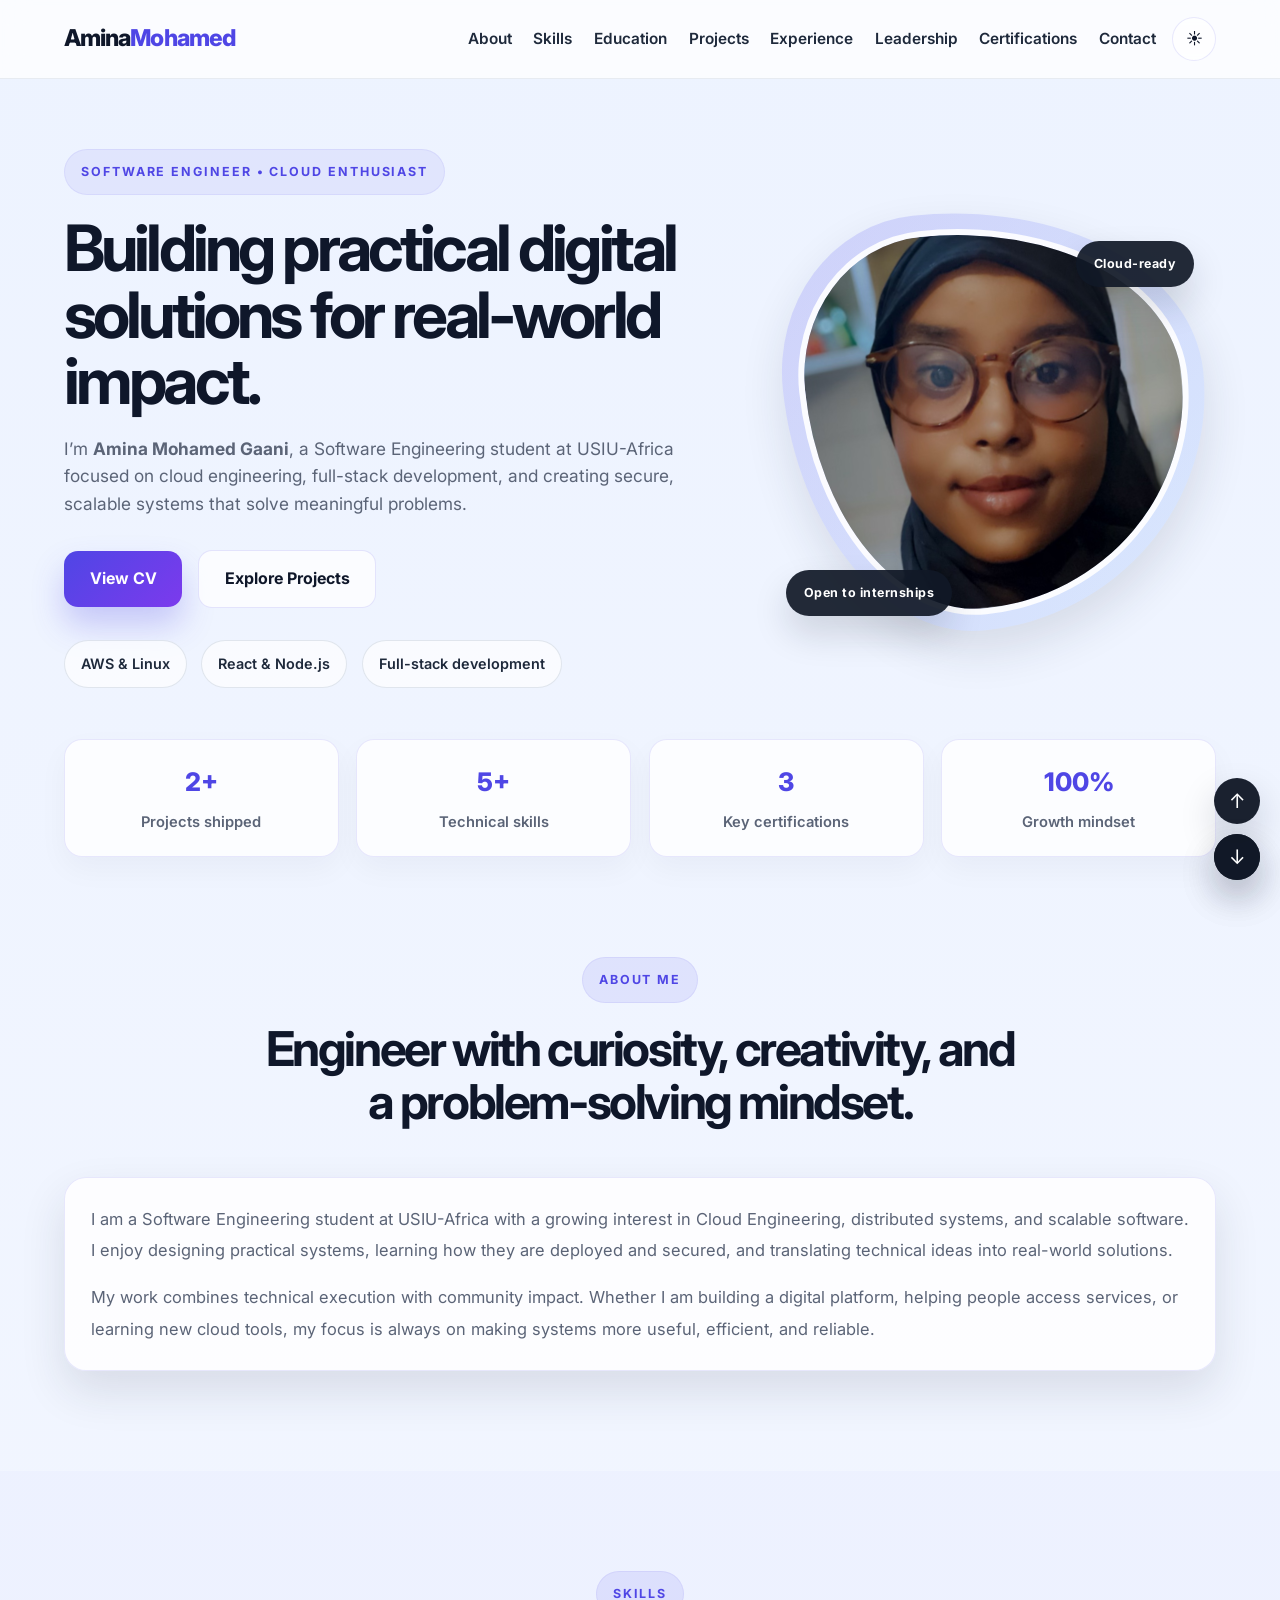
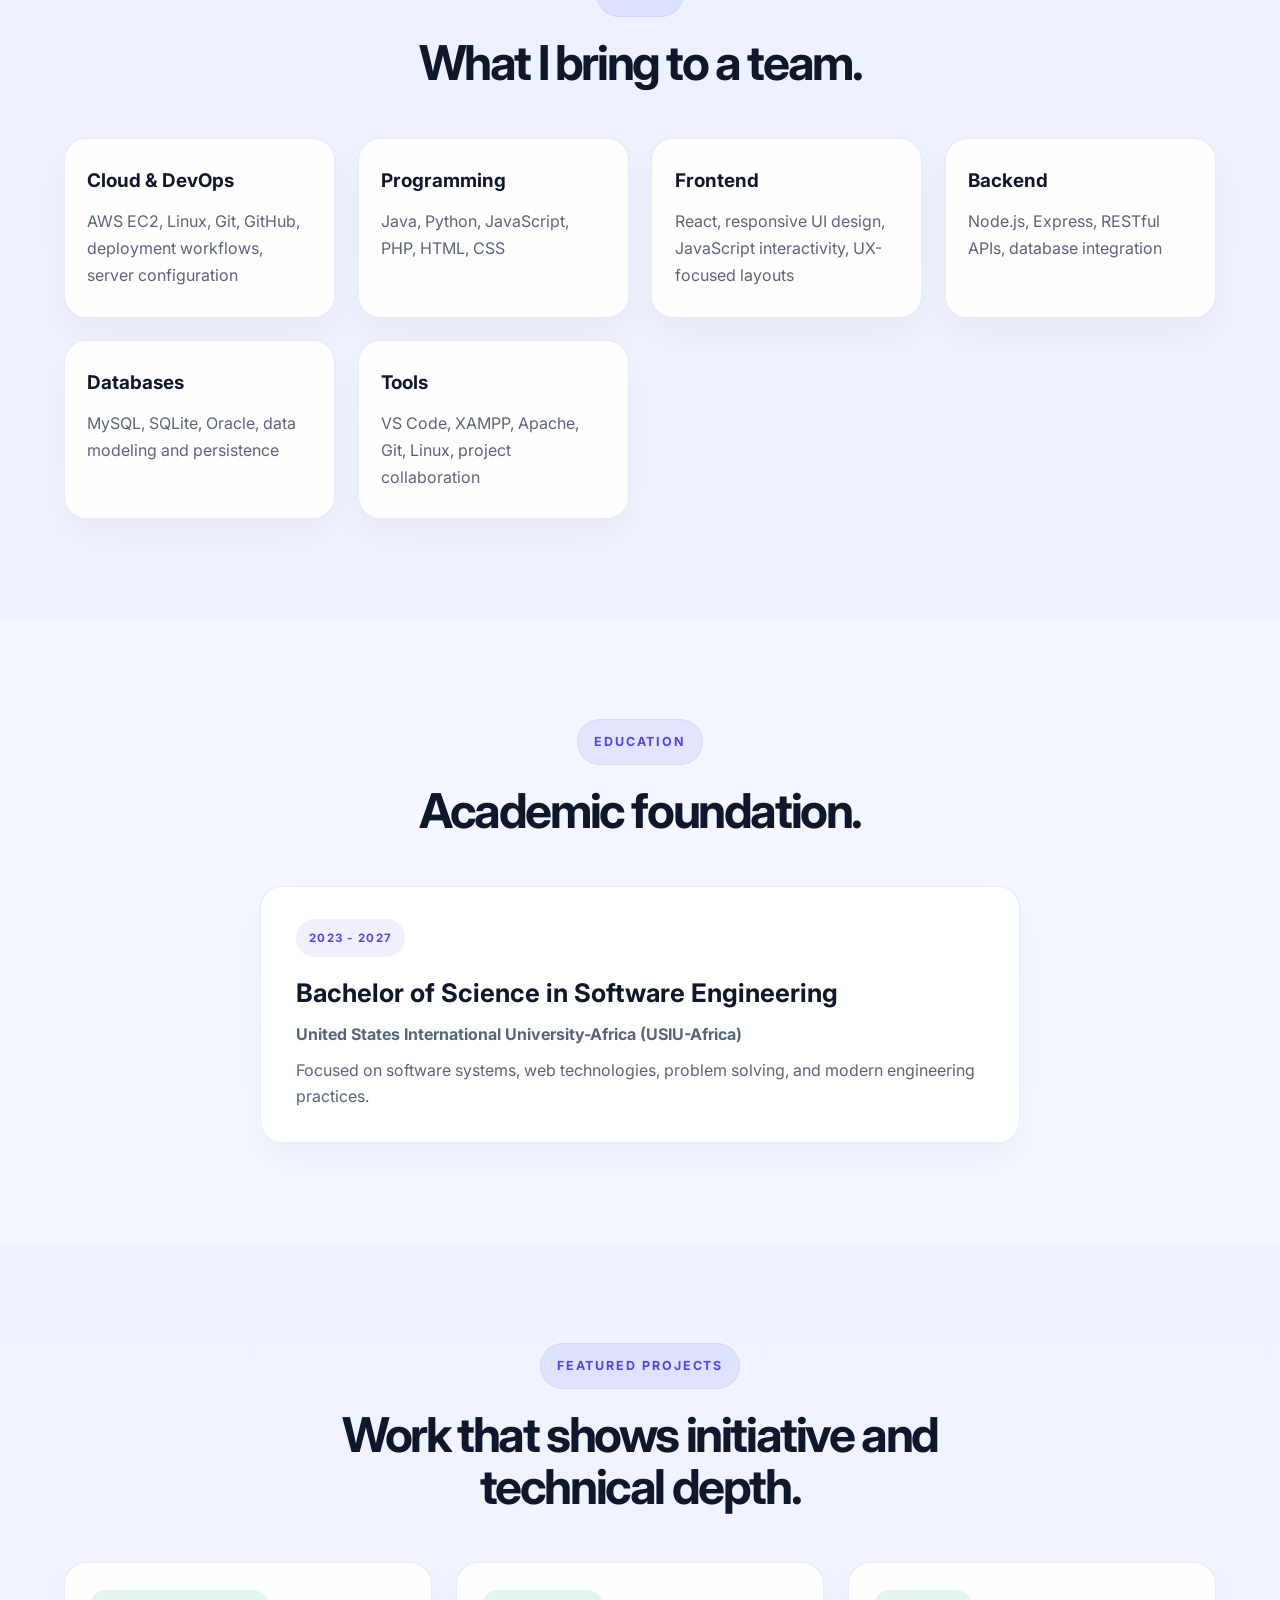
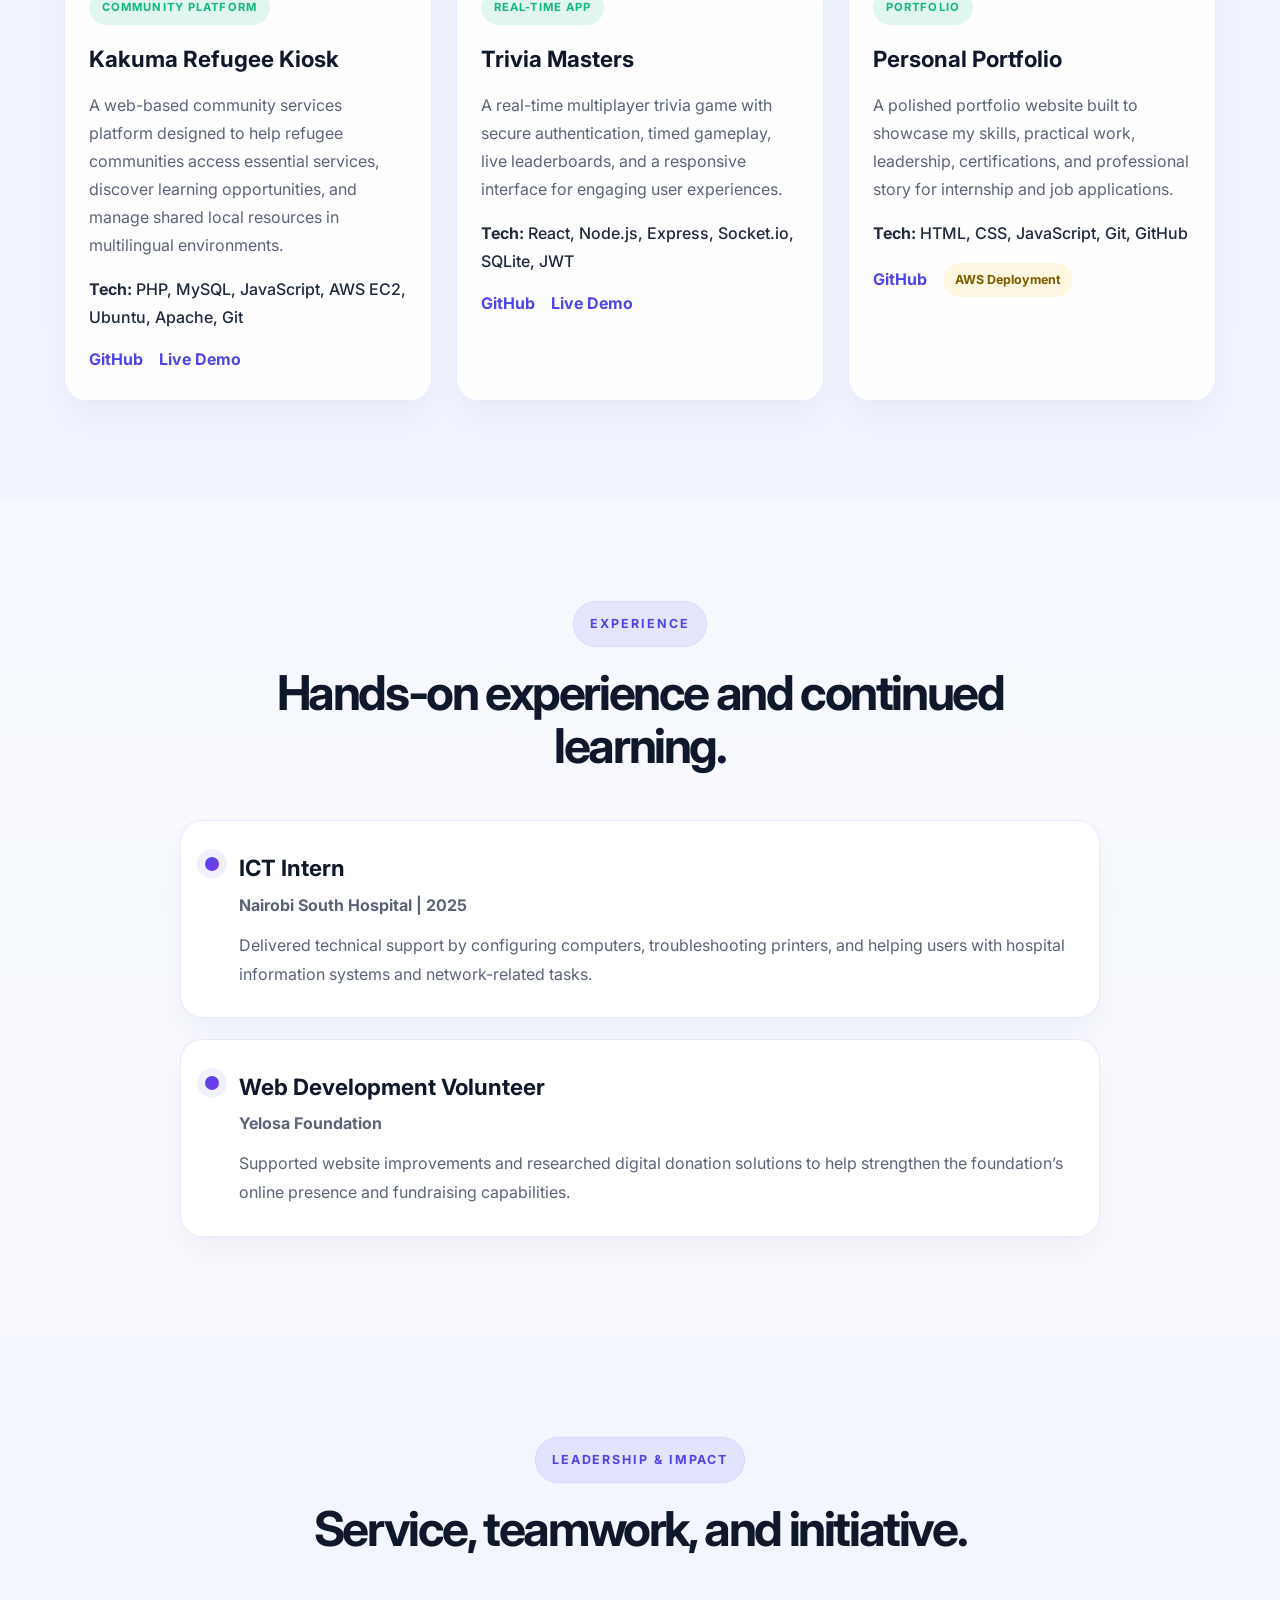
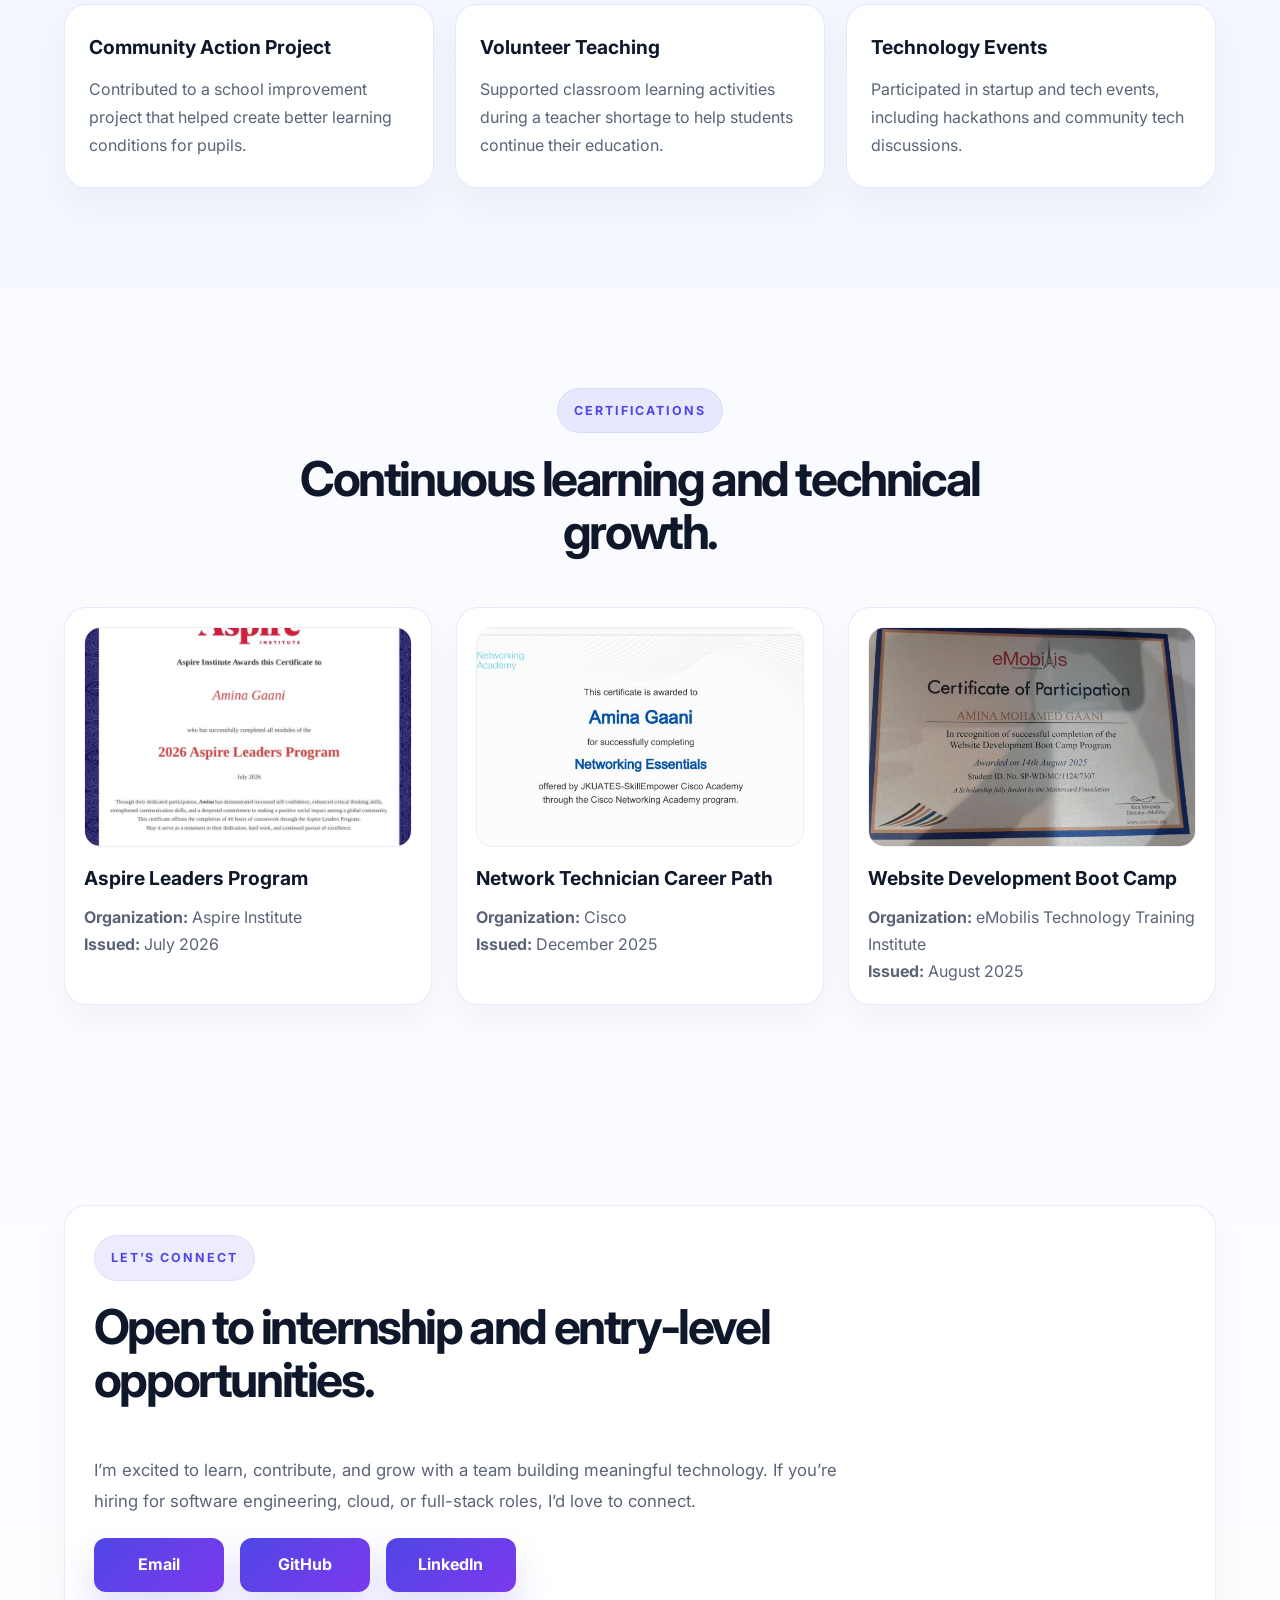
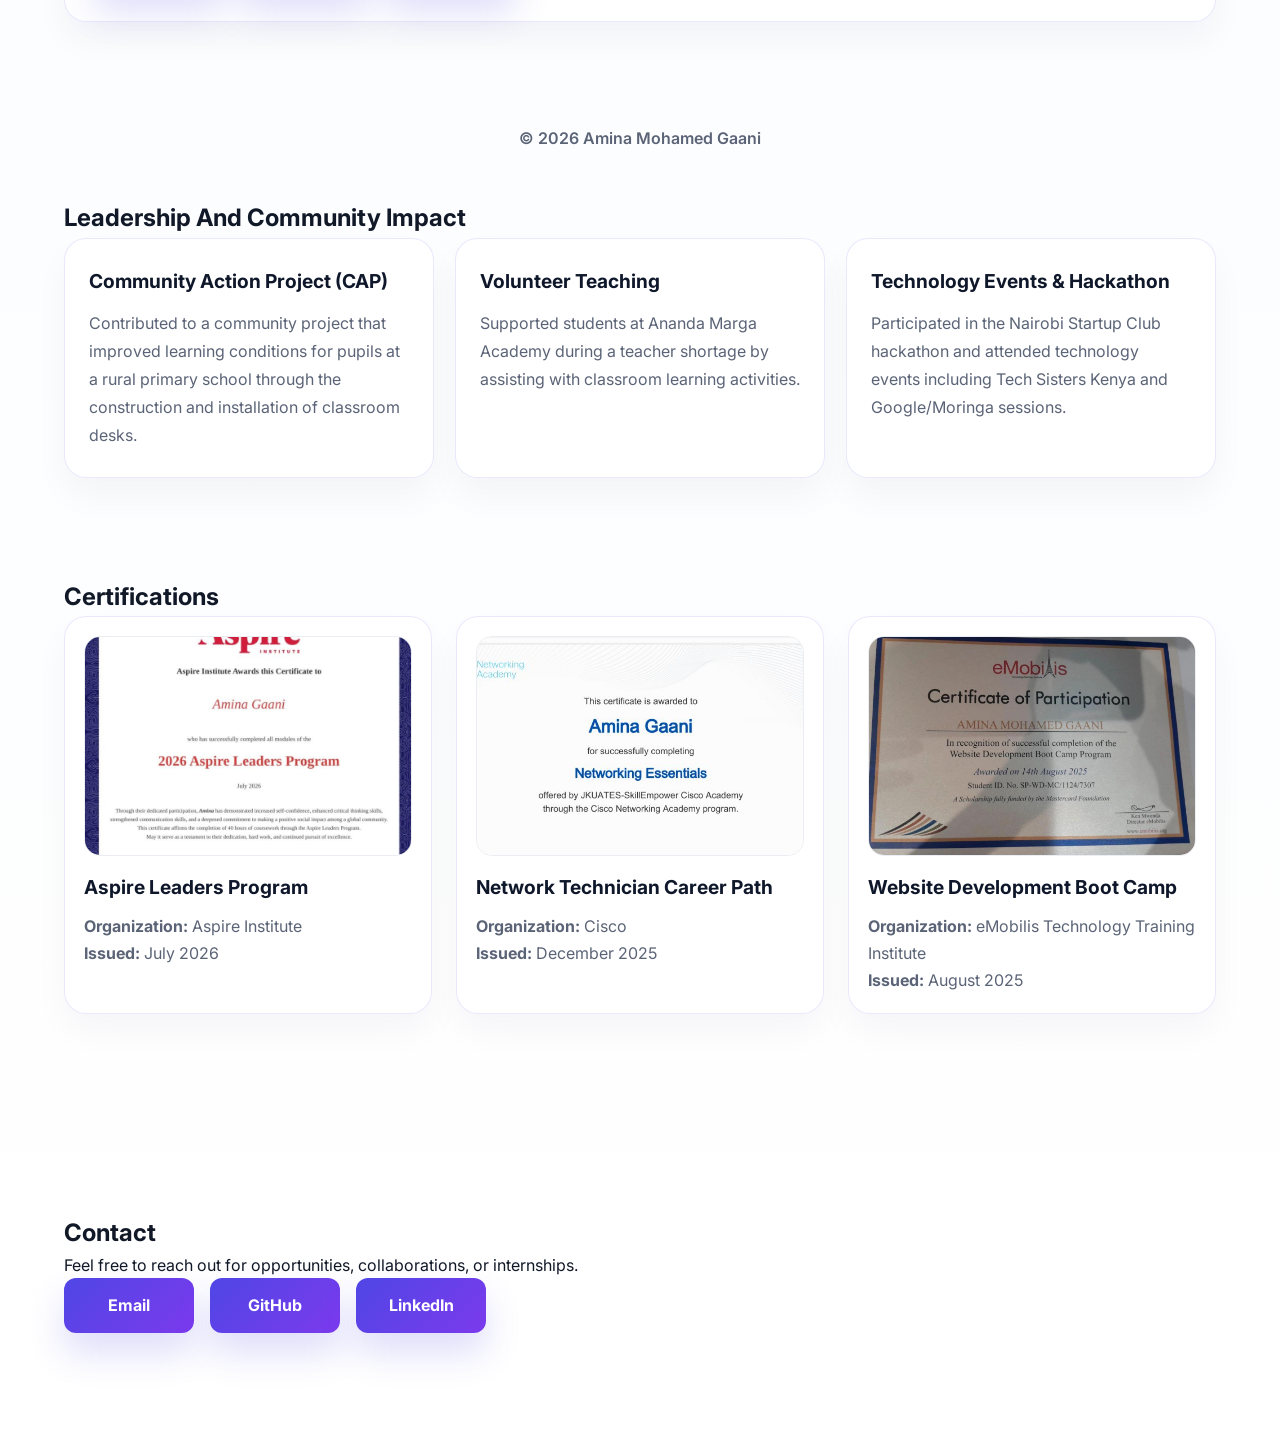
==== commit 34abfd93: "Add premium dark theme and animations" ====
--- a/index.html
+++ b/index.html
@@ -17,23 +17,26 @@
         <nav class="nav container">
             <a href="#top" class="logo">Amina<span>Mohamed</span></a>
 
-            <ul class="nav-links">
-                <li><a href="#about">About</a></li>
-                <li><a href="#skills">Skills</a></li>
-                <li><a href="#education">Education</a></li>
-                <li><a href="#projects">Projects</a></li>
-                <li><a href="#experience">Experience</a></li>
-                <li><a href="#leadership">Leadership</a></li>
-                <li><a href="#certifications">Certifications</a></li>
-                <li><a href="#contact">Contact</a></li>
-            </ul>
+            <div class="nav-right">
+                <ul class="nav-links">
+                    <li><a href="#about">About</a></li>
+                    <li><a href="#skills">Skills</a></li>
+                    <li><a href="#education">Education</a></li>
+                    <li><a href="#projects">Projects</a></li>
+                    <li><a href="#experience">Experience</a></li>
+                    <li><a href="#leadership">Leadership</a></li>
+                    <li><a href="#certifications">Certifications</a></li>
+                    <li><a href="#contact">Contact</a></li>
+                </ul>
+                <button class="theme-toggle" id="themeToggle" aria-label="Toggle dark mode">☀️</button>
+            </div>
         </nav>
     </header>
 
     <main id="top">
         <section class="hero">
             <div class="container hero-inner">
-                <div class="hero-content">
+                <div class="hero-content reveal">
                     <p class="eyebrow">Software Engineer • Cloud Enthusiast</p>
                     <h1>Building practical digital solutions for real-world impact.</h1>
                     <p class="hero-text">
@@ -54,7 +57,7 @@
                     </ul>
                 </div>
 
-                <div class="hero-visual" aria-label="Profile picture of Amina Mohamed Gaani">
+                <div class="hero-visual reveal" aria-label="Profile picture of Amina Mohamed Gaani">
                     <div class="profile-frame">
                         <img src="images/profile.jpg" alt="Amina Mohamed Gaani portrait">
                     </div>
@@ -66,19 +69,19 @@
 
         <section class="stats-strip">
             <div class="container stats-grid">
-                <div class="stat-box">
+                <div class="stat-box reveal">
                     <span class="stat-number">2+</span>
                     <span class="stat-label">Projects shipped</span>
                 </div>
-                <div class="stat-box">
+                <div class="stat-box reveal">
                     <span class="stat-number">5+</span>
                     <span class="stat-label">Technical skills</span>
                 </div>
-                <div class="stat-box">
+                <div class="stat-box reveal">
                     <span class="stat-number">3</span>
                     <span class="stat-label">Key certifications</span>
                 </div>
-                <div class="stat-box">
+                <div class="stat-box reveal">
                     <span class="stat-number">100%</span>
                     <span class="stat-label">Growth mindset</span>
                 </div>
--- a/css/style.css
+++ b/css/style.css
@@ -15,6 +15,26 @@
     --success: #10b981;
     --radius: 22px;
     --container: 1180px;
+    --header-bg: rgba(255, 255, 255, 0.75);
+    --button-text: #ffffff;
+}
+
+body[data-theme="dark"] {
+    --bg: #07111f;
+    --bg-soft: #0d1a2a;
+    --panel: #0f172a;
+    --panel-strong: #101b2a;
+    --primary: #8b5cf6;
+    --primary-dark: #c4b5fd;
+    --secondary: #f8fafc;
+    --secondary-soft: #dfe7f3;
+    --text: #e2e8f0;
+    --muted: #b4c0d4;
+    --line: rgba(148, 163, 184, 0.18);
+    --shadow: 0 25px 60px rgba(15, 23, 42, 0.45);
+    --success: #34d399;
+    --header-bg: rgba(15, 23, 42, 0.78);
+    --button-text: #f8fafc;
 }
 
 * {
@@ -29,9 +49,14 @@
 
 body {
     font-family: 'Inter', Arial, sans-serif;
-    background: linear-gradient(180deg, #eef4ff 0%, #f9fbff 35%, #ffffff 100%);
+    background: linear-gradient(180deg, var(--bg-soft) 0%, var(--bg) 32%, #ffffff 100%);
     color: var(--text);
     line-height: 1.6;
+    transition: background 0.3s ease, color 0.3s ease;
+}
+
+body[data-theme="dark"] {
+    background: linear-gradient(180deg, #07111f 0%, #0c1729 32%, #111827 100%);
 }
 
 img {
@@ -43,6 +68,10 @@
     text-decoration: none;
 }
 
+button {
+    font: inherit;
+}
+
 .container {
     width: min(var(--container), 90%);
     margin: 0 auto;
@@ -54,13 +83,17 @@
 
 .alt-bg {
     background: rgba(128, 148, 255, 0.04);
+}
+
+body[data-theme="dark"] .alt-bg {
+    background: rgba(139, 92, 246, 0.06);
 }
 
 .site-header {
     position: sticky;
     top: 0;
     z-index: 50;
-    background: rgba(255, 255, 255, 0.75);
+    background: var(--header-bg);
     border-bottom: 1px solid rgba(148, 163, 184, 0.2);
     backdrop-filter: blur(14px);
 }
@@ -70,6 +103,13 @@
     align-items: center;
     justify-content: space-between;
     min-height: 78px;
+    gap: 1rem;
+}
+
+.nav-right {
+    display: flex;
+    align-items: center;
+    gap: 1rem;
 }
 
 .logo {
@@ -89,6 +129,27 @@
     gap: 1.35rem;
     list-style: none;
     flex-wrap: wrap;
+}
+
+.theme-toggle {
+    width: 44px;
+    height: 44px;
+    border-radius: 50%;
+    border: 1px solid var(--line);
+    background: rgba(255, 255, 255, 0.7);
+    color: var(--secondary);
+    cursor: pointer;
+    transition: transform 0.25s ease, box-shadow 0.25s ease;
+}
+
+body[data-theme="dark"] .theme-toggle {
+    background: rgba(15, 23, 42, 0.8);
+    color: #facc15;
+}
+
+.theme-toggle:hover {
+    transform: rotate(180deg) scale(1.04);
+    box-shadow: 0 18px 30px rgba(79, 70, 229, 0.18);
 }
 
 .nav-links a {
@@ -604,7 +665,7 @@
     padding: 0.9rem 1.4rem;
     border-radius: 12px;
     background: linear-gradient(135deg, var(--primary), #7c3aed);
-    color: #fff;
+    color: var(--button-text);
     font-weight: 700;
     box-shadow: 0 20px 35px rgba(79, 70, 229, 0.18);
     transition: transform 0.25s ease, box-shadow 0.25s ease;
@@ -613,6 +674,17 @@
 .contact-links a:hover {
     transform: translateY(-3px);
     box-shadow: 0 25px 40px rgba(79, 70, 229, 0.2);
+}
+
+.reveal {
+    opacity: 0;
+    transform: translateY(30px);
+    transition: opacity 0.7s ease, transform 0.7s ease;
+}
+
+.reveal.is-visible {
+    opacity: 1;
+    transform: translateY(0);
 }
 
 .site-footer {
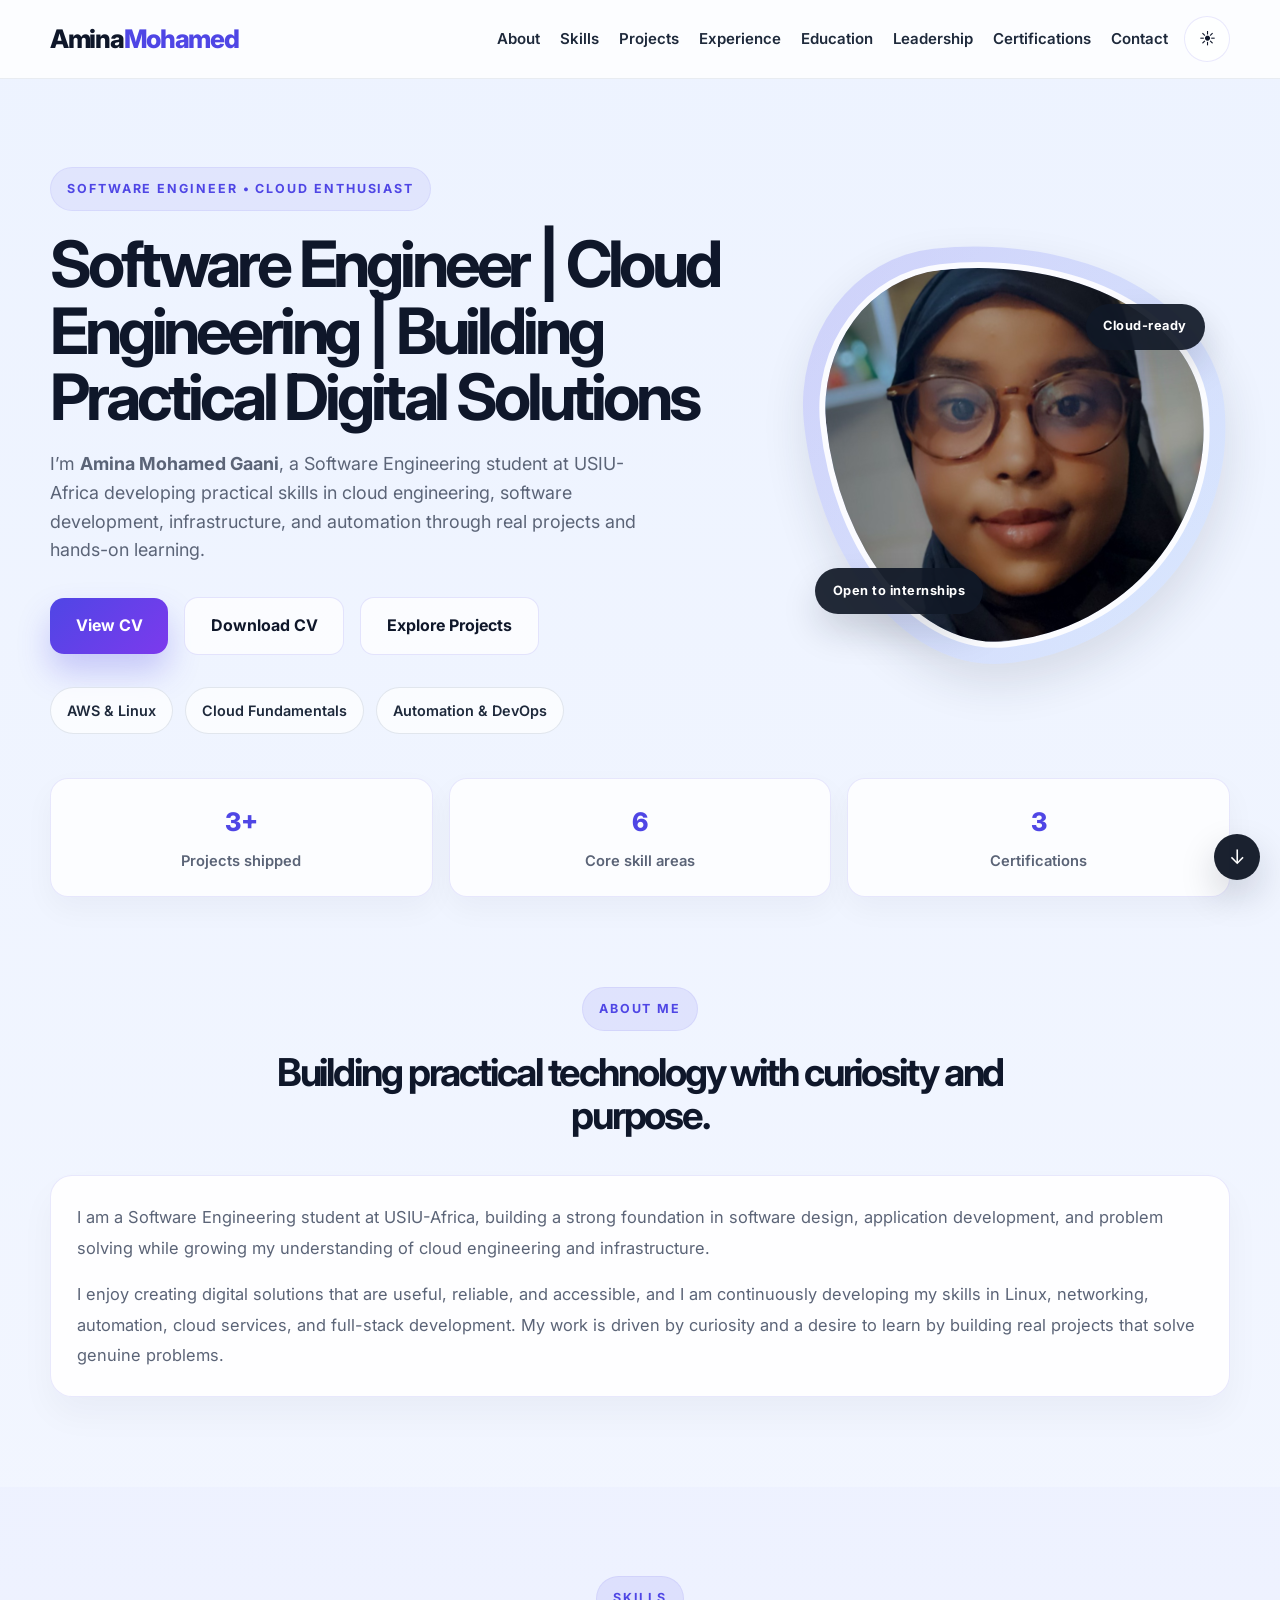
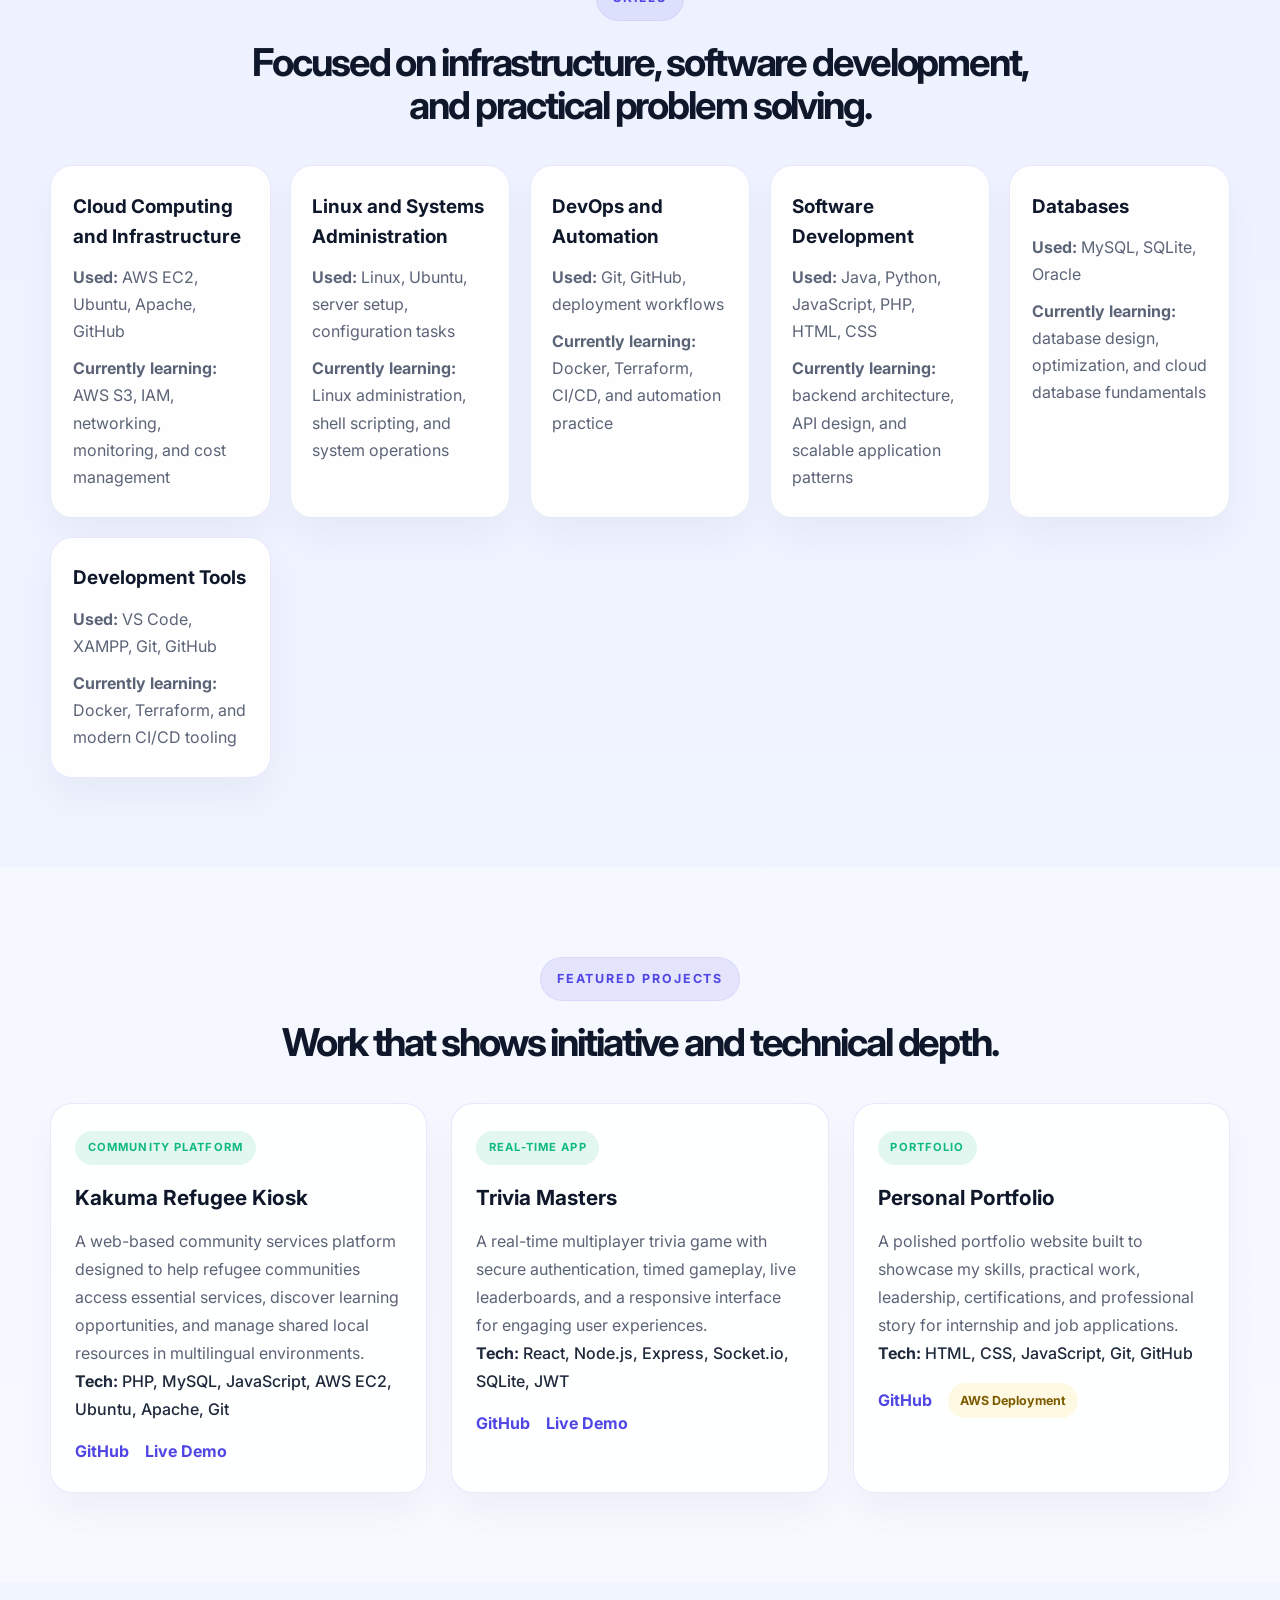
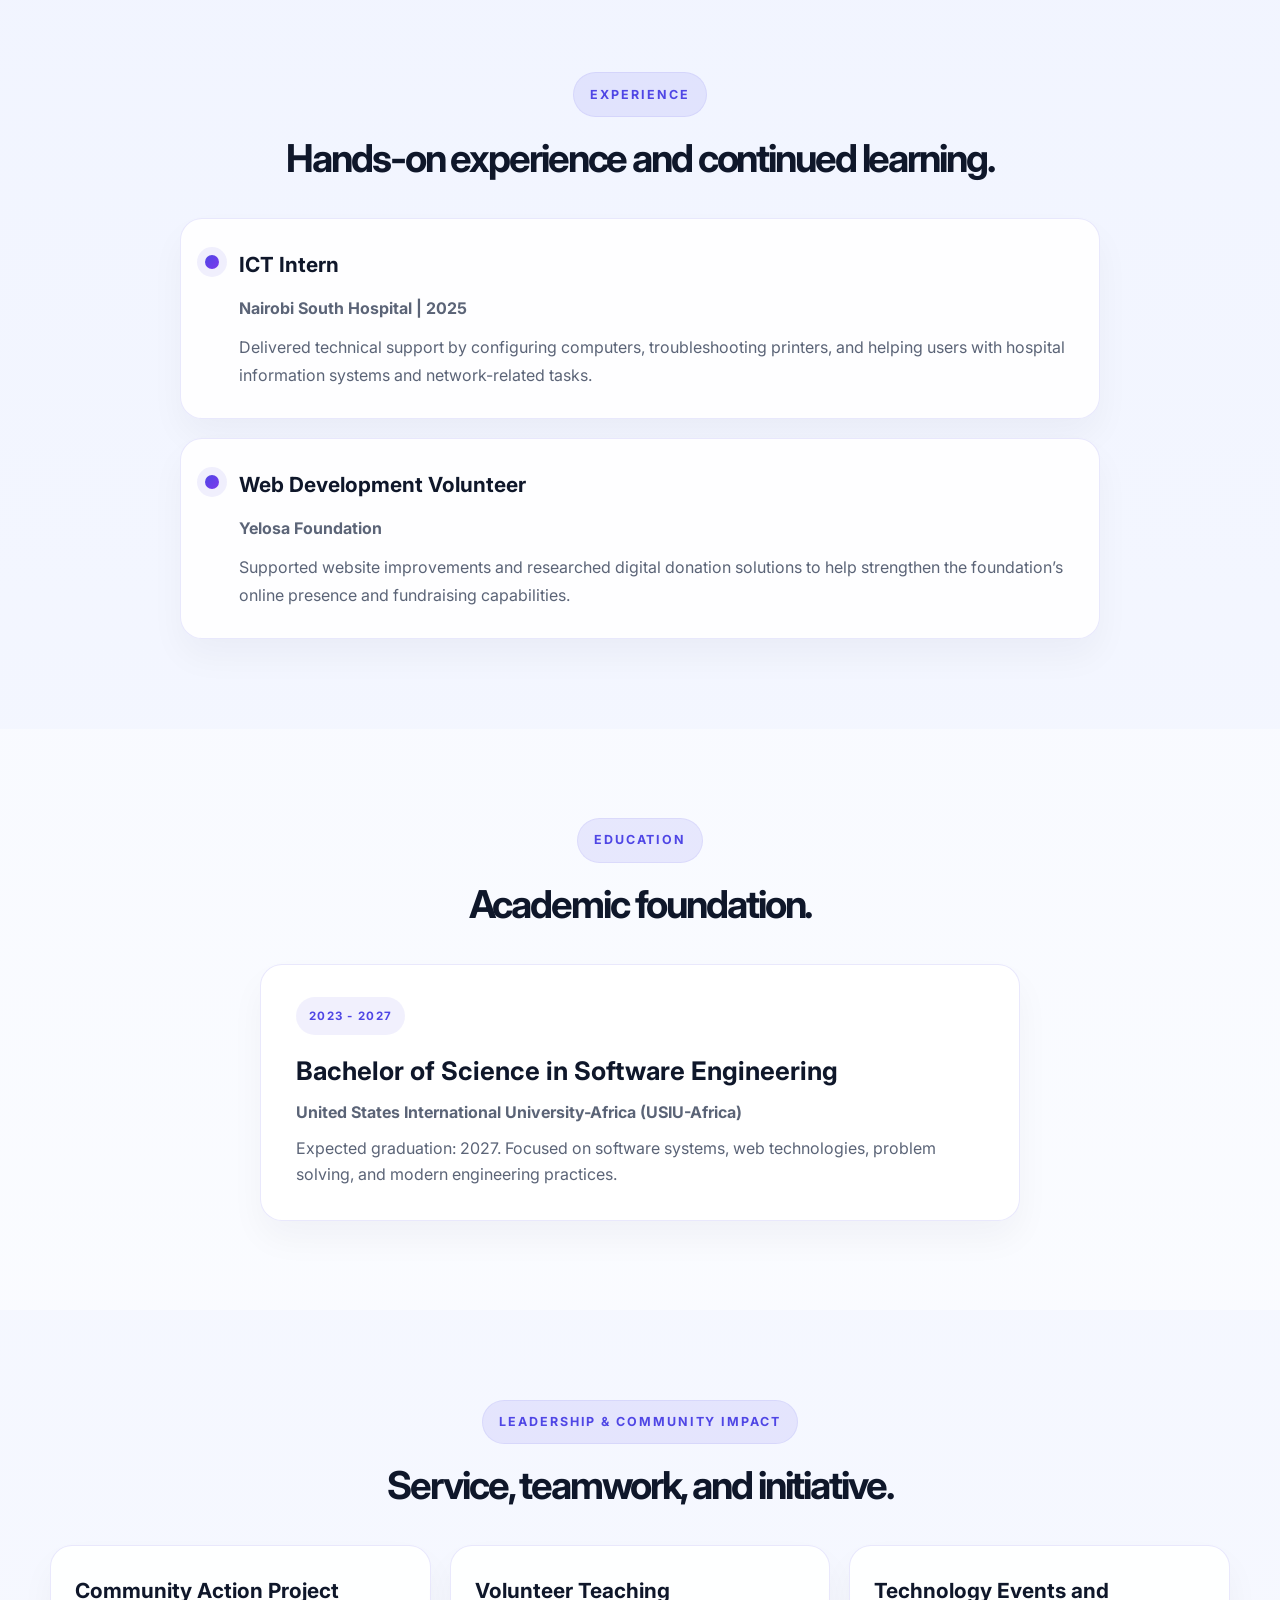
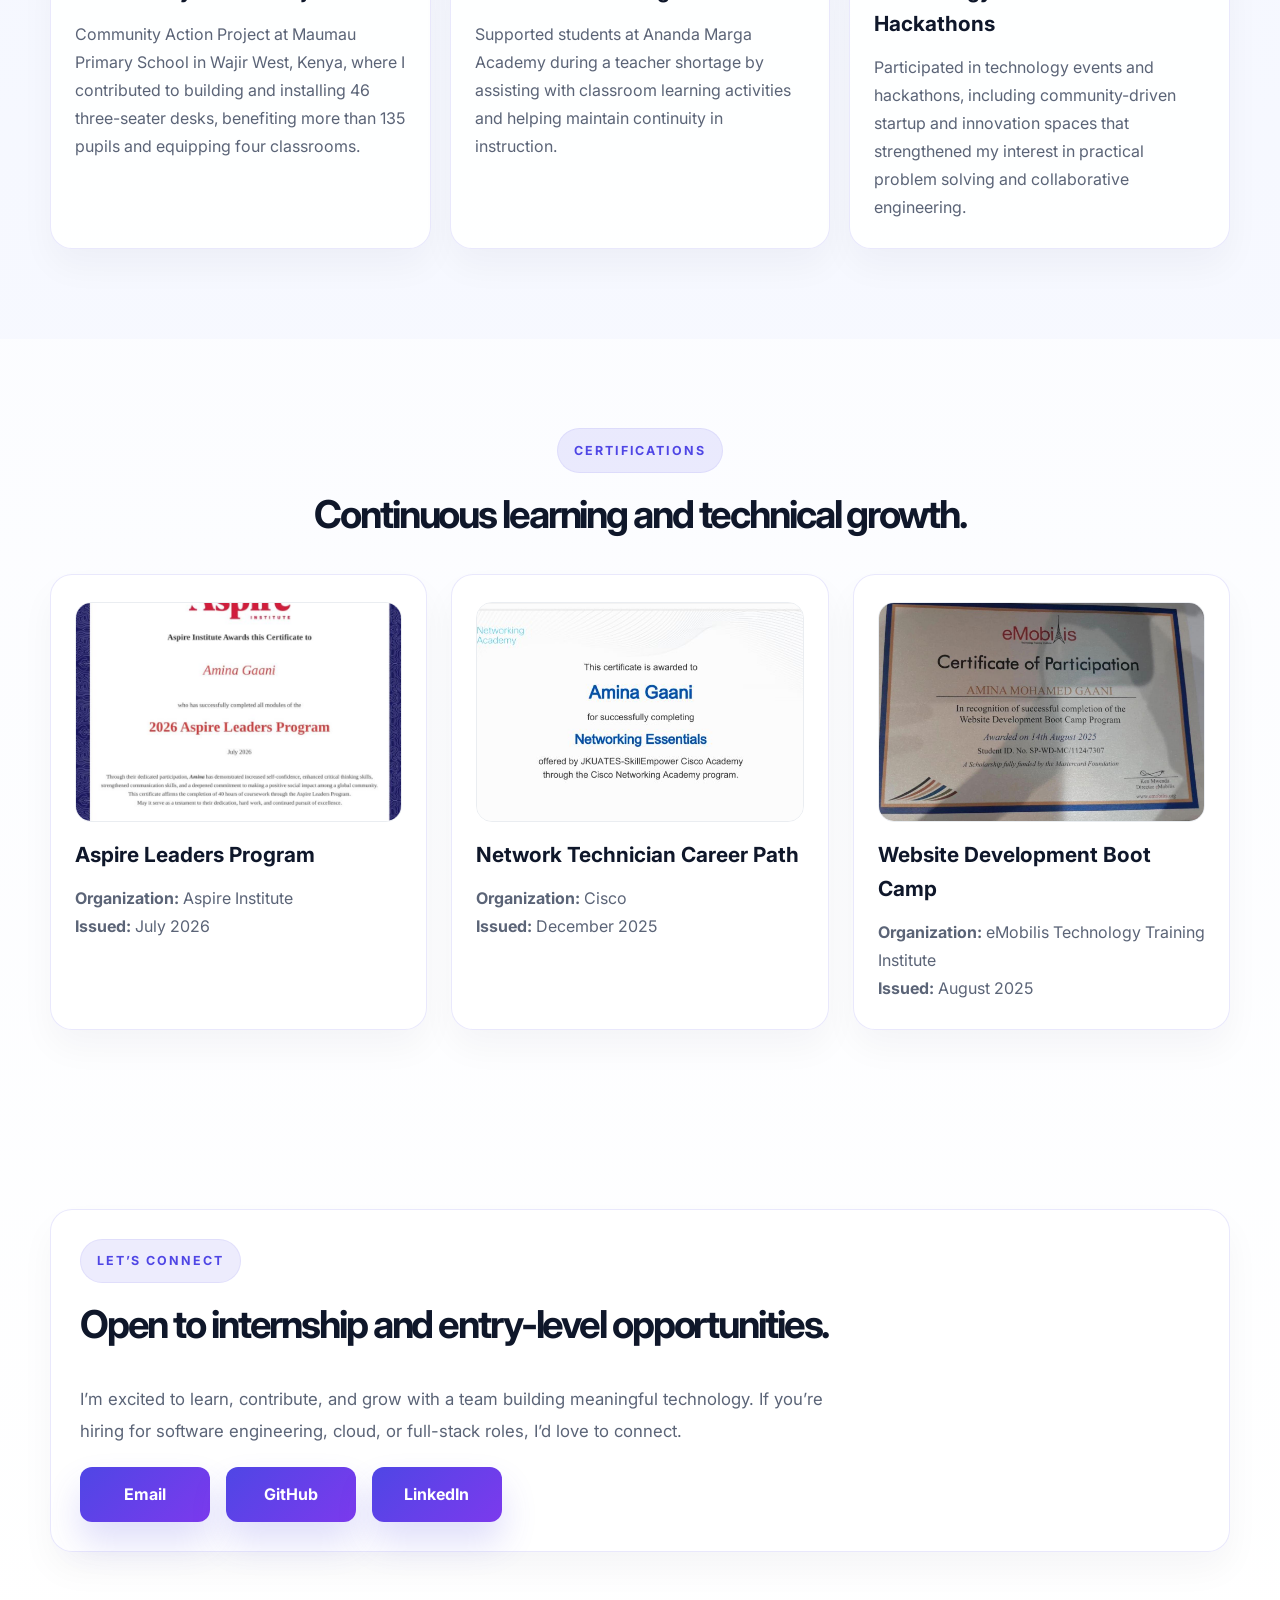
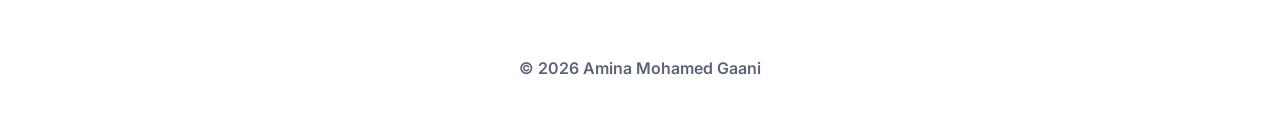
==== commit 9110dc80: "Refine portfolio content and presentation Update the portfolio structure, refine responsive styling " ====
--- a/index.html
+++ b/index.html
@@ -18,12 +18,17 @@
             <a href="#top" class="logo">Amina<span>Mohamed</span></a>
 
             <div class="nav-right">
-                <ul class="nav-links">
+                <button class="nav-toggle" id="navToggle" aria-label="Toggle navigation" aria-expanded="false">
+                    <span></span>
+                    <span></span>
+                    <span></span>
+                </button>
+                <ul class="nav-links" id="navLinks">
                     <li><a href="#about">About</a></li>
                     <li><a href="#skills">Skills</a></li>
-                    <li><a href="#education">Education</a></li>
                     <li><a href="#projects">Projects</a></li>
                     <li><a href="#experience">Experience</a></li>
+                    <li><a href="#education">Education</a></li>
                     <li><a href="#leadership">Leadership</a></li>
                     <li><a href="#certifications">Certifications</a></li>
                     <li><a href="#contact">Contact</a></li>
@@ -38,28 +43,32 @@
             <div class="container hero-inner">
                 <div class="hero-content reveal">
                     <p class="eyebrow">Software Engineer • Cloud Enthusiast</p>
-                    <h1>Building practical digital solutions for real-world impact.</h1>
+                    <h1>Software Engineer | Cloud Engineering | Building Practical Digital Solutions</h1>
                     <p class="hero-text">
                         I’m <strong>Amina Mohamed Gaani</strong>, a Software Engineering student at USIU-Africa
-                        focused on cloud engineering, full-stack development, and creating secure,
-                        scalable systems that solve meaningful problems.
+                        developing practical skills in cloud engineering, software development, infrastructure,
+                        and automation through real projects and hands-on learning.
                     </p>
 
                     <div class="hero-buttons">
-                        <a class="btn btn-primary" href="assets/Amina-Mohamed-Gaani-CV.pdf" target="_blank" rel="noreferrer">View CV</a>
+                        <!-- Update the CV by replacing this PDF while keeping its filename and location. -->
+                        <a class="btn btn-primary" href="assets/Amina-Mohamed-Gaani-CV.pdf" target="_blank" rel="noopener noreferrer">View CV</a>
+                        <a class="btn btn-secondary" href="assets/Amina-Mohamed-Gaani-CV.pdf" download="Amina-Mohamed-Gaani-CV.pdf">Download CV</a>
                         <a class="btn btn-secondary" href="#projects">Explore Projects</a>
                     </div>
 
                     <ul class="hero-points">
                         <li>AWS & Linux</li>
-                        <li>React & Node.js</li>
-                        <li>Full-stack development</li>
+                        <li>Cloud Fundamentals</li>
+                        <li>Automation & DevOps</li>
                     </ul>
                 </div>
 
-                <div class="hero-visual reveal" aria-label="Profile picture of Amina Mohamed Gaani">
+                <div class="hero-visual reveal">
                     <div class="profile-frame">
-                        <img src="images/profile.jpg" alt="Amina Mohamed Gaani portrait">
+                        <!-- Replace images/profile.jpg to use a different profile photograph. -->
+                        <img src="images/profile.jpg" alt="Portrait of Amina Mohamed Gaani">
+                        <div class="profile-placeholder" aria-hidden="true">AMG</div>
                     </div>
                     <div class="floating-badge badge-top">Cloud-ready</div>
                     <div class="floating-badge badge-bottom">Open to internships</div>
@@ -70,20 +79,16 @@
         <section class="stats-strip">
             <div class="container stats-grid">
                 <div class="stat-box reveal">
-                    <span class="stat-number">2+</span>
+                    <span class="stat-number">3+</span>
                     <span class="stat-label">Projects shipped</span>
                 </div>
                 <div class="stat-box reveal">
-                    <span class="stat-number">5+</span>
-                    <span class="stat-label">Technical skills</span>
+                    <span class="stat-number">6</span>
+                    <span class="stat-label">Core skill areas</span>
                 </div>
                 <div class="stat-box reveal">
                     <span class="stat-number">3</span>
-                    <span class="stat-label">Key certifications</span>
-                </div>
-                <div class="stat-box reveal">
-                    <span class="stat-number">100%</span>
-                    <span class="stat-label">Growth mindset</span>
+                    <span class="stat-label">Certifications</span>
                 </div>
             </div>
         </section>
@@ -92,19 +97,18 @@
             <div class="container">
                 <div class="section-heading">
                     <p class="eyebrow accent">About Me</p>
-                    <h2>Engineer with curiosity, creativity, and a problem-solving mindset.</h2>
+                    <h2>Building practical technology with curiosity and purpose.</h2>
                 </div>
 
                 <div class="about-panel">
                     <p>
-                        I am a Software Engineering student at USIU-Africa with a growing interest in Cloud Engineering,
-                        distributed systems, and scalable software. I enjoy designing practical systems, learning how
-                        they are deployed and secured, and translating technical ideas into real-world solutions.
+                        I am a Software Engineering student at USIU-Africa, building a strong foundation in software design,
+                        application development, and problem solving while growing my understanding of cloud engineering and infrastructure.
                     </p>
                     <p>
-                        My work combines technical execution with community impact. Whether I am building a digital platform,
-                        helping people access services, or learning new cloud tools, my focus is always on making systems
-                        more useful, efficient, and reliable.
+                        I enjoy creating digital solutions that are useful, reliable, and accessible, and I am continuously
+                        developing my skills in Linux, networking, automation, cloud services, and full-stack development.
+                        My work is driven by curiosity and a desire to learn by building real projects that solve genuine problems.
                     </p>
                 </div>
             </div>
@@ -114,60 +118,50 @@
             <div class="container">
                 <div class="section-heading">
                     <p class="eyebrow accent">Skills</p>
-                    <h2>What I bring to a team.</h2>
+                    <h2>Focused on infrastructure, software development, and practical problem solving.</h2>
                 </div>
 
                 <div class="skills-grid">
                     <div class="skill-card">
-                        <h3>Cloud & DevOps</h3>
-                        <p>AWS EC2, Linux, Git, GitHub, deployment workflows, server configuration</p>
-                    </div>
-
-                    <div class="skill-card">
-                        <h3>Programming</h3>
-                        <p>Java, Python, JavaScript, PHP, HTML, CSS</p>
-                    </div>
-
-                    <div class="skill-card">
-                        <h3>Frontend</h3>
-                        <p>React, responsive UI design, JavaScript interactivity, UX-focused layouts</p>
-                    </div>
-
-                    <div class="skill-card">
-                        <h3>Backend</h3>
-                        <p>Node.js, Express, RESTful APIs, database integration</p>
+                        <h3>Cloud Computing and Infrastructure</h3>
+                        <p><strong>Used:</strong> AWS EC2, Ubuntu, Apache, GitHub</p>
+                        <p><strong>Currently learning:</strong> AWS S3, IAM, networking, monitoring, and cost management</p>
+                    </div>
+
+                    <div class="skill-card">
+                        <h3>Linux and Systems Administration</h3>
+                        <p><strong>Used:</strong> Linux, Ubuntu, server setup, configuration tasks</p>
+                        <p><strong>Currently learning:</strong> Linux administration, shell scripting, and system operations</p>
+                    </div>
+
+                    <div class="skill-card">
+                        <h3>DevOps and Automation</h3>
+                        <p><strong>Used:</strong> Git, GitHub, deployment workflows</p>
+                        <p><strong>Currently learning:</strong> Docker, Terraform, CI/CD, and automation practice</p>
+                    </div>
+
+                    <div class="skill-card">
+                        <h3>Software Development</h3>
+                        <p><strong>Used:</strong> Java, Python, JavaScript, PHP, HTML, CSS</p>
+                        <p><strong>Currently learning:</strong> backend architecture, API design, and scalable application patterns</p>
                     </div>
 
                     <div class="skill-card">
                         <h3>Databases</h3>
-                        <p>MySQL, SQLite, Oracle, data modeling and persistence</p>
-                    </div>
-
-                    <div class="skill-card">
-                        <h3>Tools</h3>
-                        <p>VS Code, XAMPP, Apache, Git, Linux, project collaboration</p>
-                    </div>
-                </div>
-            </div>
-        </section>
-
-        <section id="education" class="section">
-            <div class="container">
-                <div class="section-heading">
-                    <p class="eyebrow accent">Education</p>
-                    <h2>Academic foundation.</h2>
-                </div>
-
-                <div class="education-item">
-                    <div class="education-badge">2023 - 2027</div>
-                    <h3>Bachelor of Science in Software Engineering</h3>
-                    <p class="role">United States International University-Africa (USIU-Africa)</p>
-                    <p>Focused on software systems, web technologies, problem solving, and modern engineering practices.</p>
-                </div>
-            </div>
-        </section>
-
-        <section id="projects" class="section alt-bg">
+                        <p><strong>Used:</strong> MySQL, SQLite, Oracle</p>
+                        <p><strong>Currently learning:</strong> database design, optimization, and cloud database fundamentals</p>
+                    </div>
+
+                    <div class="skill-card">
+                        <h3>Development Tools</h3>
+                        <p><strong>Used:</strong> VS Code, XAMPP, Git, GitHub</p>
+                        <p><strong>Currently learning:</strong> Docker, Terraform, and modern CI/CD tooling</p>
+                    </div>
+                </div>
+            </div>
+        </section>
+
+        <section id="projects" class="section">
             <div class="container">
                 <div class="section-heading">
                     <p class="eyebrow accent">Featured Projects</p>
@@ -220,7 +214,7 @@
             </div>
         </section>
 
-        <section id="experience" class="section">
+        <section id="experience" class="section alt-bg">
             <div class="container">
                 <div class="section-heading">
                     <p class="eyebrow accent">Experience</p>
@@ -255,27 +249,52 @@
             </div>
         </section>
 
+        <section id="education" class="section">
+            <div class="container">
+                <div class="section-heading">
+                    <p class="eyebrow accent">Education</p>
+                    <h2>Academic foundation.</h2>
+                </div>
+
+                <div class="education-item">
+                    <div class="education-badge">2023 - 2027</div>
+                    <h3>Bachelor of Science in Software Engineering</h3>
+                    <p class="role">United States International University-Africa (USIU-Africa)</p>
+                    <p>Expected graduation: 2027. Focused on software systems, web technologies, problem solving, and modern engineering practices.</p>
+                </div>
+            </div>
+        </section>
+
         <section id="leadership" class="section alt-bg">
             <div class="container">
                 <div class="section-heading">
-                    <p class="eyebrow accent">Leadership & Impact</p>
+                    <p class="eyebrow accent">Leadership & Community Impact</p>
                     <h2>Service, teamwork, and initiative.</h2>
                 </div>
 
                 <div class="leadership-grid">
                     <div class="lead-card">
                         <h3>Community Action Project</h3>
-                        <p>Contributed to a school improvement project that helped create better learning conditions for pupils.</p>
+                        <p>
+                            Community Action Project at Maumau Primary School in Wajir West, Kenya, where I contributed to building
+                            and installing 46 three-seater desks, benefiting more than 135 pupils and equipping four classrooms.
+                        </p>
                     </div>
 
                     <div class="lead-card">
                         <h3>Volunteer Teaching</h3>
-                        <p>Supported classroom learning activities during a teacher shortage to help students continue their education.</p>
+                        <p>
+                            Supported students at Ananda Marga Academy during a teacher shortage by assisting with classroom learning
+                            activities and helping maintain continuity in instruction.
+                        </p>
                     </div>
 
                     <div class="lead-card">
-                        <h3>Technology Events</h3>
-                        <p>Participated in startup and tech events, including hackathons and community tech discussions.</p>
+                        <h3>Technology Events and Hackathons</h3>
+                        <p>
+                            Participated in technology events and hackathons, including community-driven startup and innovation spaces
+                            that strengthened my interest in practical problem solving and collaborative engineering.
+                        </p>
                     </div>
                 </div>
             </div>
@@ -353,139 +372,3 @@
 </body>
 
 </html>
-
-
-    <div class="container">
-
-        <h2>Leadership And Community Impact</h2>
-
-        <div class="leadership-grid">
-
-            <div class="lead-card">
-
-                <h3>Community Action Project (CAP)</h3>
-
-                <p>
-                    Contributed to a community project that improved learning conditions
-                    for pupils at a rural primary school through the construction and
-                    installation of classroom desks.
-                </p>
-
-            </div>
-
-            <div class="lead-card">
-
-                <h3>Volunteer Teaching</h3>
-
-                <p>
-                    Supported students at Ananda Marga Academy during a teacher shortage
-                    by assisting with classroom learning activities.
-                </p>
-
-            </div>
-
-            <div class="lead-card">
-
-                <h3>Technology Events & Hackathon</h3>
-
-                <p>
-                    Participated in the Nairobi Startup Club hackathon and attended
-                    technology events including Tech Sisters Kenya and Google/Moringa sessions.
-                </p>
-
-            </div>
-
-        </div>
-
-    </div>
-
-</section>
-
-   <section id="certifications" class="section">
-
-    <div class="container">
-
-        <h2>Certifications</h2>
-
-        <div class="cert-grid">
-
-            <div class="cert-card">
-
-                <a href="certificates/aspire-leaders.jpg" target="_blank">
-                    <img src="certificates/aspire-leaders.jpg" alt="Aspire Leaders Program">
-                </a>
-
-                <h3>Aspire Leaders Program</h3>
-
-                <p><strong>Organization:</strong> Aspire Institute</p>
-
-                <p><strong>Issued:</strong> July 2026</p>
-
-            </div>
-
-            <div class="cert-card">
-
-                <a href="certificates/cisco-network-technician.jpg" target="_blank">
-                    <img src="certificates/cisco-network-technician.jpg" alt="Cisco Network Technician">
-                </a>
-
-                <h3>Network Technician Career Path</h3>
-
-                <p><strong>Organization:</strong> Cisco</p>
-
-                <p><strong>Issued:</strong> December 2025</p>
-
-            </div>
-
-            <div class="cert-card">
-
-                <a href="certificates/emobilis-web-development.jpg" target="_blank">
-                    <img src="certificates/emobilis-web-development.jpg" alt="Website Development Boot Camp">
-                </a>
-
-                <h3>Website Development Boot Camp</h3>
-
-                <p><strong>Organization:</strong> eMobilis Technology Training Institute</p>
-
-                <p><strong>Issued:</strong> August 2025</p>
-
-            </div>
-
-        </div>
-
-    </div>
-
-</section>
-<section id="contact" class="section">
-
-    <div class="container">
-
-        <h2>Contact</h2>
-
-        <p>
-            Feel free to reach out for opportunities, collaborations, or internships.
-        </p>
-
-        <div class="contact-links">
-
-            <a href="mailto:amishmohamedd@gmail.com">Email</a>
-            <a href="https://github.com/Gaani4mishaa" target="_blank">GitHub</a>
-            <a href="https://www.linkedin.com/in/amina-mohamed-47794b297" target="_blank">LinkedIn</a>
-
-        </div>
-
-    </div>
-
-</section>
-
-    </main>
-
-<div class="scroll-buttons">
-    <button id="scrollTop" aria-label="Scroll to top">↑</button>
-    <button id="scrollBottom" aria-label="Scroll to bottom">↓</button>
-</div>
-<script src="js/script.js"></script>
-
-</body>
-
-</html>
--- a/css/style.css
+++ b/css/style.css
@@ -4,6 +4,7 @@
     --panel: #ffffff;
     --panel-strong: #f8faff;
     --primary: #4f46e5;
+    --primary-strong: #3b38c4;
     --primary-dark: #312e81;
     --secondary: #0f172a;
     --secondary-soft: #1e293b;
@@ -15,8 +16,12 @@
     --success: #10b981;
     --radius: 22px;
     --container: 1180px;
-    --header-bg: rgba(255, 255, 255, 0.75);
+    --header-bg: rgba(255, 255, 255, 0.82);
     --button-text: #ffffff;
+    --navy: #0f172a;
+    --purple: #5b4ae8;
+    --sky: #dfeeff;
+    --white: #ffffff;
 }
 
 body[data-theme="dark"] {
@@ -25,6 +30,7 @@
     --panel: #0f172a;
     --panel-strong: #101b2a;
     --primary: #8b5cf6;
+    --primary-strong: #a78bfa;
     --primary-dark: #c4b5fd;
     --secondary: #f8fafc;
     --secondary-soft: #dfe7f3;
@@ -33,8 +39,9 @@
     --line: rgba(148, 163, 184, 0.18);
     --shadow: 0 25px 60px rgba(15, 23, 42, 0.45);
     --success: #34d399;
-    --header-bg: rgba(15, 23, 42, 0.78);
+    --header-bg: rgba(15, 23, 42, 0.82);
     --button-text: #f8fafc;
+    --sky: rgba(147, 197, 253, 0.08);
 }
 
 * {
@@ -49,10 +56,11 @@
 
 body {
     font-family: 'Inter', Arial, sans-serif;
-    background: linear-gradient(180deg, var(--bg-soft) 0%, var(--bg) 32%, #ffffff 100%);
+    background: linear-gradient(180deg, var(--bg-soft) 0%, var(--bg) 34%, #ffffff 100%);
     color: var(--text);
     line-height: 1.6;
     transition: background 0.3s ease, color 0.3s ease;
+    overflow-x: hidden;
 }
 
 body[data-theme="dark"] {
@@ -66,19 +74,25 @@
 
 a {
     text-decoration: none;
+    color: inherit;
 }
 
 button {
     font: inherit;
 }
 
+button,
+a {
+    transition: transform 0.25s ease, box-shadow 0.25s ease, color 0.25s ease, background 0.25s ease;
+}
+
 .container {
-    width: min(var(--container), 90%);
+    width: min(var(--container), calc(100% - 2rem));
     margin: 0 auto;
 }
 
 .section {
-    padding: 100px 0;
+    padding: clamp(4.5rem, 7vw, 6.5rem) 0;
 }
 
 .alt-bg {
@@ -96,6 +110,7 @@
     background: var(--header-bg);
     border-bottom: 1px solid rgba(148, 163, 184, 0.2);
     backdrop-filter: blur(14px);
+    -webkit-backdrop-filter: blur(14px);
 }
 
 .nav {
@@ -110,12 +125,13 @@
     display: flex;
     align-items: center;
     gap: 1rem;
+    position: relative;
 }
 
 .logo {
-    font-size: 1.45rem;
+    font-size: clamp(1.25rem, 2vw, 1.7rem);
     font-weight: 800;
-    letter-spacing: -0.04em;
+    letter-spacing: -0.05em;
     color: var(--secondary);
 }
 
@@ -126,45 +142,25 @@
 .nav-links {
     display: flex;
     align-items: center;
-    gap: 1.35rem;
+    gap: 1.25rem;
     list-style: none;
     flex-wrap: wrap;
 }
 
-.theme-toggle {
-    width: 44px;
-    height: 44px;
-    border-radius: 50%;
-    border: 1px solid var(--line);
-    background: rgba(255, 255, 255, 0.7);
-    color: var(--secondary);
-    cursor: pointer;
-    transition: transform 0.25s ease, box-shadow 0.25s ease;
-}
-
-body[data-theme="dark"] .theme-toggle {
-    background: rgba(15, 23, 42, 0.8);
-    color: #facc15;
-}
-
-.theme-toggle:hover {
-    transform: rotate(180deg) scale(1.04);
-    box-shadow: 0 18px 30px rgba(79, 70, 229, 0.18);
-}
-
 .nav-links a {
     color: var(--secondary-soft);
-    font-size: 0.96rem;
+    font-size: 0.94rem;
     font-weight: 600;
     transition: color 0.25s ease;
     position: relative;
+    padding: 0.25rem 0;
 }
 
 .nav-links a::after {
     content: "";
     position: absolute;
     left: 0;
-    bottom: -8px;
+    bottom: -7px;
     width: 100%;
     height: 2px;
     background: var(--primary);
@@ -173,23 +169,68 @@
     transition: transform 0.25s ease;
 }
 
-.nav-links a:hover {
+.nav-links a:hover,
+.nav-links a:focus-visible {
     color: var(--primary);
 }
 
-.nav-links a:hover::after {
+.nav-links a:hover::after,
+.nav-links a:focus-visible::after {
     transform: scaleX(1);
 }
 
+.nav-toggle {
+    display: none;
+    flex-direction: column;
+    gap: 0.28rem;
+    width: 44px;
+    height: 44px;
+    border-radius: 12px;
+    border: 1px solid var(--line);
+    background: rgba(255, 255, 255, 0.8);
+    justify-content: center;
+    align-items: center;
+    padding: 0.6rem;
+}
+
+.nav-toggle span {
+    display: block;
+    width: 18px;
+    height: 2px;
+    border-radius: 2px;
+    background: var(--secondary);
+}
+
+.theme-toggle {
+    width: 46px;
+    height: 46px;
+    border-radius: 50%;
+    border: 1px solid var(--line);
+    background: rgba(255, 255, 255, 0.7);
+    color: var(--secondary);
+    cursor: pointer;
+}
+
+body[data-theme="dark"] .theme-toggle {
+    background: rgba(15, 23, 42, 0.8);
+    color: #facc15;
+}
+
+.theme-toggle:hover,
+.theme-toggle:focus-visible {
+    transform: rotate(180deg) scale(1.04);
+    box-shadow: 0 18px 30px rgba(79, 70, 229, 0.18);
+}
+
 .hero {
-    padding: 70px 0 35px;
+    padding: clamp(3.5rem, 7vw, 5.5rem) 0 2.25rem;
 }
 
 .hero-inner {
     display: grid;
-    grid-template-columns: 1.2fr 0.8fr;
-    align-items: center;
-    gap: 3.5rem;
+    grid-template-columns: minmax(0, 1.25fr) minmax(260px, 0.75fr);
+    align-items: center;
+    gap: clamp(2rem, 4vw, 4rem);
 }
 
 .eyebrow {
@@ -201,7 +242,7 @@
     color: var(--primary);
     background: rgba(79, 70, 229, 0.08);
     border: 1px solid rgba(79, 70, 229, 0.08);
-    padding: 0.75rem 1rem;
+    padding: 0.7rem 1rem;
     border-radius: 999px;
     margin-bottom: 1.25rem;
 }
@@ -211,16 +252,17 @@
 }
 
 .hero h1 {
-    font-size: clamp(2.7rem, 5vw, 5rem);
+    font-size: clamp(2.5rem, 5vw, 5rem);
     line-height: 1.04;
-    letter-spacing: -0.06em;
-    margin-bottom: 1.25rem;
+    letter-spacing: -0.065em;
+    margin-bottom: 1.2rem;
     color: var(--secondary);
+    max-width: 690px;
 }
 
 .hero-text {
     max-width: 620px;
-    font-size: 1.08rem;
+    font-size: clamp(1.02rem, 1.8vw, 1.12rem);
     color: var(--muted);
     margin-bottom: 2rem;
 }
@@ -240,10 +282,10 @@
     padding: 0.95rem 1.6rem;
     border-radius: 14px;
     font-weight: 700;
-    transition: transform 0.25s ease, box-shadow 0.25s ease;
-}
-
-.btn:hover {
+}
+
+.btn:hover,
+.btn:focus-visible {
     transform: translateY(-2px);
 }
 
@@ -262,14 +304,14 @@
 .hero-points {
     display: flex;
     flex-wrap: wrap;
-    gap: 0.9rem;
+    gap: 0.75rem;
     list-style: none;
 }
 
 .hero-points li {
-    padding: 0.72rem 1rem;
+    padding: 0.7rem 1rem;
     border-radius: 999px;
-    background: rgba(255, 255, 255, 0.65);
+    background: rgba(255, 255, 255, 0.7);
     border: 1px solid rgba(148, 163, 184, 0.25);
     color: var(--secondary-soft);
     font-size: 0.9rem;
@@ -281,10 +323,11 @@
     display: flex;
     justify-content: center;
     align-items: center;
-    min-height: 520px;
+    min-height: 420px;
 }
 
 .profile-frame {
+    position: relative;
     width: min(100%, 420px);
     aspect-ratio: 1;
     border-radius: 35% 65% 58% 42% / 38% 44% 56% 62%;
@@ -295,11 +338,36 @@
 }
 
 .profile-frame img {
+    position: relative;
+    z-index: 1;
     width: 100%;
     height: 100%;
     object-fit: cover;
+    object-position: center 35%;
     border-radius: 35% 65% 58% 42% / 38% 44% 56% 62%;
-    border: 6px solid rgba(255,255,255,0.9);
+    border: 6px solid rgba(255, 255, 255, 0.9);
+    visibility: hidden;
+}
+
+.profile-frame.has-image img {
+    visibility: visible;
+}
+
+.profile-placeholder {
+    position: absolute;
+    inset: 1rem;
+    display: grid;
+    place-items: center;
+    border-radius: 35% 65% 58% 42% / 38% 44% 56% 62%;
+    background: linear-gradient(135deg, var(--navy), var(--purple));
+    color: #ffffff;
+    font-size: clamp(3rem, 8vw, 5rem);
+    font-weight: 800;
+    letter-spacing: 0.08em;
+}
+
+.profile-frame.has-image .profile-placeholder {
+    display: none;
 }
 
 .floating-badge {
@@ -308,30 +376,30 @@
     color: #fff;
     padding: 0.8rem 1.1rem;
     border-radius: 999px;
-    font-size: 0.78rem;
+    font-size: 0.8rem;
     font-weight: 700;
     letter-spacing: 0.04em;
     box-shadow: 0 18px 35px rgba(17, 24, 39, 0.15);
 }
 
 .badge-top {
-    top: 16%;
-    right: 5%;
+    top: 15%;
+    right: 6%;
 }
 
 .badge-bottom {
-    bottom: 12%;
+    bottom: 11%;
     left: 2%;
 }
 
 .stats-strip {
-    padding: 1rem 0 0;
+    padding: 0.5rem 0 0;
 }
 
 .stats-grid {
     display: grid;
-    grid-template-columns: repeat(4, minmax(0, 1fr));
-    gap: 1.1rem;
+    grid-template-columns: repeat(3, minmax(0, 1fr));
+    gap: 1rem;
 }
 
 .stat-box {
@@ -359,14 +427,14 @@
 
 .section-heading {
     text-align: center;
-    margin-bottom: 3rem;
+    margin-bottom: clamp(1.8rem, 3vw, 3rem);
 }
 
 .section-heading h2 {
-    font-size: clamp(2rem, 4vw, 3rem);
-    line-height: 1.1;
-    letter-spacing: -0.05em;
-    max-width: 760px;
+    font-size: clamp(2rem, 3vw, 3rem);
+    line-height: 1.12;
+    letter-spacing: -0.055em;
+    max-width: 780px;
     margin: 0 auto;
     color: var(--secondary);
 }
@@ -379,66 +447,59 @@
     margin-left: 0;
 }
 
-.about-panel {
-    background: rgba(255, 255, 255, 0.82);
-    border: 1px solid var(--line);
-    border-radius: var(--radius);
-    padding: clamp(1.5rem, 2vw, 2.6rem);
-    box-shadow: var(--shadow);
-}
-
-.about-panel p {
-    color: var(--muted);
-    font-size: 1.03rem;
-    line-height: 1.9;
-    margin-bottom: 1rem;
-}
-
-.about-panel p:last-child {
-    margin-bottom: 0;
-}
-
-.skills-grid {
-    display: grid;
-    grid-template-columns: repeat(auto-fit, minmax(230px, 1fr));
-    gap: 1.4rem;
-}
-
+.about-panel,
+.contact-box,
+.education-item,
 .skill-card,
 .project-card,
 .lead-card,
 .cert-card,
-.education-item,
-.experience-item,
-.contact-box {
+.experience-item {
     background: rgba(255, 255, 255, 0.9);
     border: 1px solid var(--line);
     border-radius: var(--radius);
     box-shadow: 0 18px 35px rgba(15, 23, 42, 0.04);
 }
 
+.about-panel {
+    padding: clamp(1.6rem, 2vw, 2.7rem);
+}
+
+.about-panel p {
+    color: var(--muted);
+    font-size: 1.03rem;
+    line-height: 1.85;
+    margin-bottom: 1rem;
+}
+
+.about-panel p:last-child {
+    margin-bottom: 0;
+}
+
+.skills-grid {
+    display: grid;
+    grid-template-columns: repeat(auto-fit, minmax(220px, 1fr));
+    gap: 1.2rem;
+}
+
 .skill-card {
-    padding: 1.7rem 1.4rem;
-    transition: transform 0.25s ease, box-shadow 0.25s ease;
-}
-
-.skill-card:hover,
-.project-card:hover,
-.lead-card:hover,
-.cert-card:hover {
-    transform: translateY(-8px);
-    box-shadow: 0 25px 45px rgba(79, 70, 229, 0.08);
+    padding: 1.6rem 1.35rem;
 }
 
 .skill-card h3 {
     color: var(--secondary);
-    margin-bottom: 0.7rem;
+    margin-bottom: 0.75rem;
     font-size: 1.18rem;
 }
 
 .skill-card p {
     color: var(--muted);
     line-height: 1.7;
+    margin-bottom: 0.6rem;
+}
+
+.skill-card p:last-child {
+    margin-bottom: 0;
 }
 
 .education-item {
@@ -482,9 +543,10 @@
     gap: 1.5rem;
 }
 
-.project-card {
+.project-card,
+.lead-card,
+.cert-card {
     padding: 1.7rem 1.5rem;
-    transition: transform 0.25s ease, box-shadow 0.25s ease;
 }
 
 .project-tag {
@@ -500,16 +562,21 @@
     margin-bottom: 1rem;
 }
 
-.project-card h3 {
+.project-card h3,
+.lead-card h3,
+.cert-card h3,
+.experience-content h3 {
     color: var(--secondary);
-    margin-bottom: 0.9rem;
-    font-size: 1.4rem;
-}
-
-.project-card p {
+    margin-bottom: 0.8rem;
+    font-size: 1.3rem;
+}
+
+.project-card p,
+.lead-card p,
+.cert-card p,
+.experience-content p {
     color: var(--muted);
     line-height: 1.75;
-    margin-bottom: 1rem;
 }
 
 .project-tech {
@@ -544,7 +611,7 @@
 
 .experience-list {
     display: grid;
-    gap: 1.3rem;
+    gap: 1.2rem;
     max-width: 920px;
     margin: 0 auto;
 }
@@ -567,48 +634,16 @@
     box-shadow: 0 0 0 8px rgba(79, 70, 229, 0.08);
 }
 
-.experience-content h3 {
-    color: var(--secondary);
-    margin-bottom: 0.3rem;
-    font-size: 1.4rem;
-}
-
-.experience-content p {
-    color: var(--muted);
-    line-height: 1.8;
-}
-
 .leadership-grid {
     display: grid;
     grid-template-columns: repeat(auto-fit, minmax(220px, 1fr));
-    gap: 1.3rem;
-}
-
-.lead-card {
-    padding: 1.7rem 1.5rem;
-    transition: transform 0.25s ease, box-shadow 0.25s ease;
-}
-
-.lead-card h3 {
-    color: var(--secondary);
-    margin-bottom: 0.8rem;
-    font-size: 1.2rem;
-}
-
-.lead-card p {
-    color: var(--muted);
-    line-height: 1.75;
+    gap: 1.2rem;
 }
 
 .cert-grid {
     display: grid;
     grid-template-columns: repeat(auto-fit, minmax(270px, 1fr));
     gap: 1.5rem;
-}
-
-.cert-card {
-    padding: 1.2rem;
-    transition: transform 0.25s ease, box-shadow 0.25s ease;
 }
 
 .cert-card a {
@@ -622,17 +657,6 @@
     object-fit: cover;
     border-radius: 16px;
     border: 1px solid rgba(148, 163, 184, 0.2);
-}
-
-.cert-card h3 {
-    color: var(--secondary);
-    margin-bottom: 0.6rem;
-    font-size: 1.2rem;
-}
-
-.cert-card p {
-    color: var(--muted);
-    line-height: 1.7;
 }
 
 .contact-section {
@@ -668,10 +692,10 @@
     color: var(--button-text);
     font-weight: 700;
     box-shadow: 0 20px 35px rgba(79, 70, 229, 0.18);
-    transition: transform 0.25s ease, box-shadow 0.25s ease;
-}
-
-.contact-links a:hover {
+}
+
+.contact-links a:hover,
+.contact-links a:focus-visible {
     transform: translateY(-3px);
     box-shadow: 0 25px 40px rgba(79, 70, 229, 0.2);
 }
@@ -714,15 +738,68 @@
     font-size: 1.25rem;
     cursor: pointer;
     box-shadow: 0 16px 36px rgba(15, 23, 42, 0.18);
-    transition: transform 0.25s ease, opacity 0.25s ease;
-}
-
-.scroll-buttons button:hover {
+}
+
+.scroll-buttons button:hover,
+.scroll-buttons button:focus-visible {
     transform: translateY(-2px);
     opacity: 0.9;
 }
 
+.nav-toggle:focus-visible,
+.theme-toggle:focus-visible,
+.btn:focus-visible,
+.contact-links a:focus-visible,
+.project-links a:focus-visible,
+.nav-links a:focus-visible {
+    outline: 3px solid rgba(79, 70, 229, 0.3);
+    outline-offset: 3px;
+}
+
 @media (max-width: 900px) {
+    .nav {
+        position: relative;
+        min-height: 74px;
+    }
+
+    .nav-right {
+        width: 100%;
+        justify-content: space-between;
+    }
+
+    .nav-toggle {
+        display: inline-flex;
+    }
+
+    .nav-links {
+        position: absolute;
+        top: calc(100% + 0.7rem);
+        right: 0;
+        display: none;
+        flex-direction: column;
+        align-items: flex-start;
+        width: min(240px, 80vw);
+        background: rgba(255, 255, 255, 0.98);
+        border: 1px solid var(--line);
+        border-radius: 18px;
+        box-shadow: var(--shadow);
+        padding: 0.85rem;
+        z-index: 20;
+    }
+
+    body[data-theme="dark"] .nav-links {
+        background: rgba(15, 23, 42, 0.96);
+    }
+
+    .nav-links.open {
+        display: flex;
+    }
+
+    .nav-links a {
+        width: 100%;
+        padding: 0.45rem 0.3rem;
+    }
+
     .hero-inner {
         grid-template-columns: 1fr;
         text-align: center;
@@ -742,17 +819,6 @@
     .stats-grid {
         grid-template-columns: repeat(2, minmax(0, 1fr));
     }
-
-    .nav {
-        flex-direction: column;
-        justify-content: center;
-        padding: 1rem 0;
-    }
-
-    .nav-links {
-        justify-content: center;
-        padding-top: 0.7rem;
-    }
 }
 
 @media (max-width: 560px) {
@@ -760,23 +826,56 @@
         padding: 80px 0;
     }
 
+    .hero {
+        padding-top: 3rem;
+    }
+
     .stats-grid {
         grid-template-columns: 1fr;
     }
 
-    .nav-links {
-        gap: 0.7rem 1.1rem;
-    }
-
     .hero h1 {
-        font-size: 2.6rem;
-    }
-
-    .btn {
-        width: 100%;
-    }
-
+        font-size: 2.5rem;
+    }
+
+    .btn,
     .contact-links a {
         width: 100%;
     }
-}
+
+    .hero-buttons {
+        flex-direction: column;
+        align-items: stretch;
+    }
+
+    .profile-frame {
+        width: min(82vw, 340px);
+    }
+
+    .floating-badge {
+        font-size: 0.7rem;
+        padding: 0.7rem 0.9rem;
+    }
+
+    .scroll-buttons {
+        right: 12px;
+        bottom: 12px;
+    }
+}
+
+@media (prefers-reduced-motion: reduce) {
+    html {
+        scroll-behavior: auto;
+    }
+
+    *, *::before, *::after {
+        animation-duration: 0.01ms !important;
+        animation-iteration-count: 1 !important;
+        transition-duration: 0.01ms !important;
+    }
+
+    .reveal {
+        opacity: 1;
+        transform: none;
+    }
+}
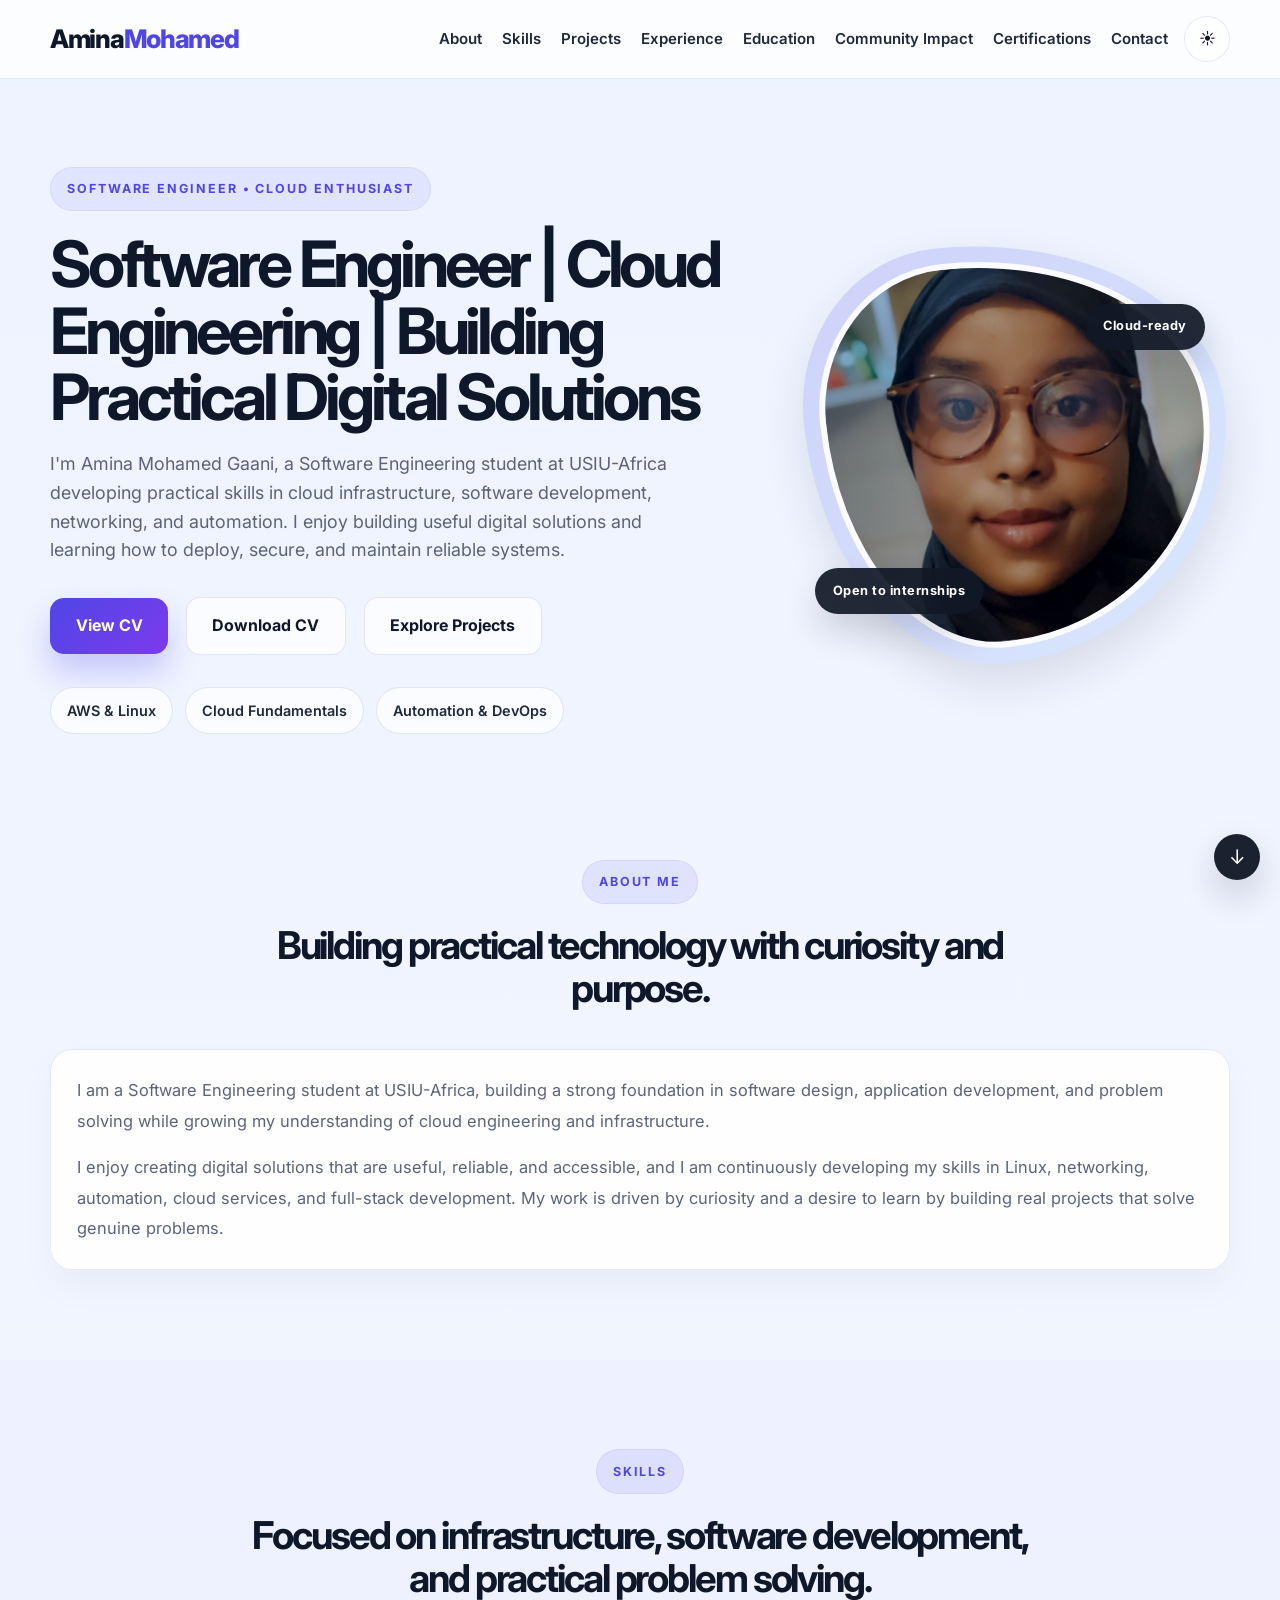
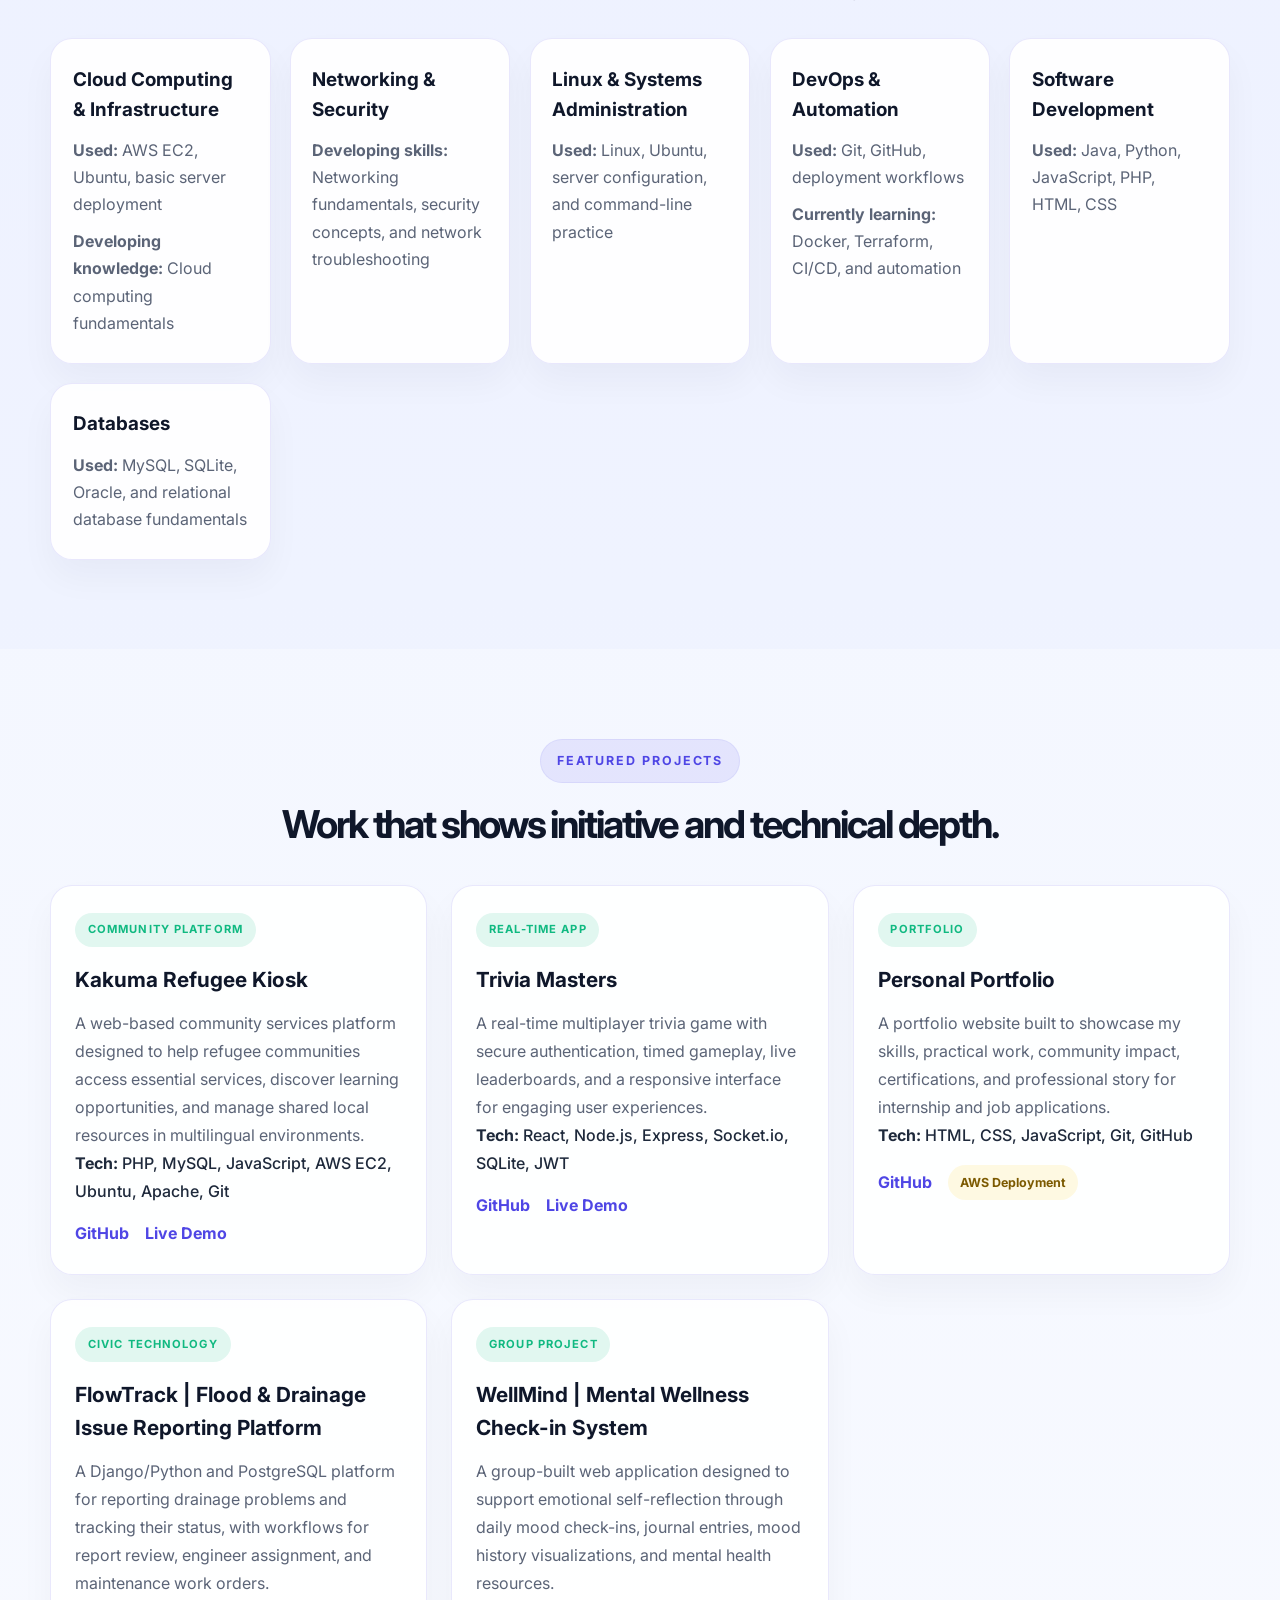
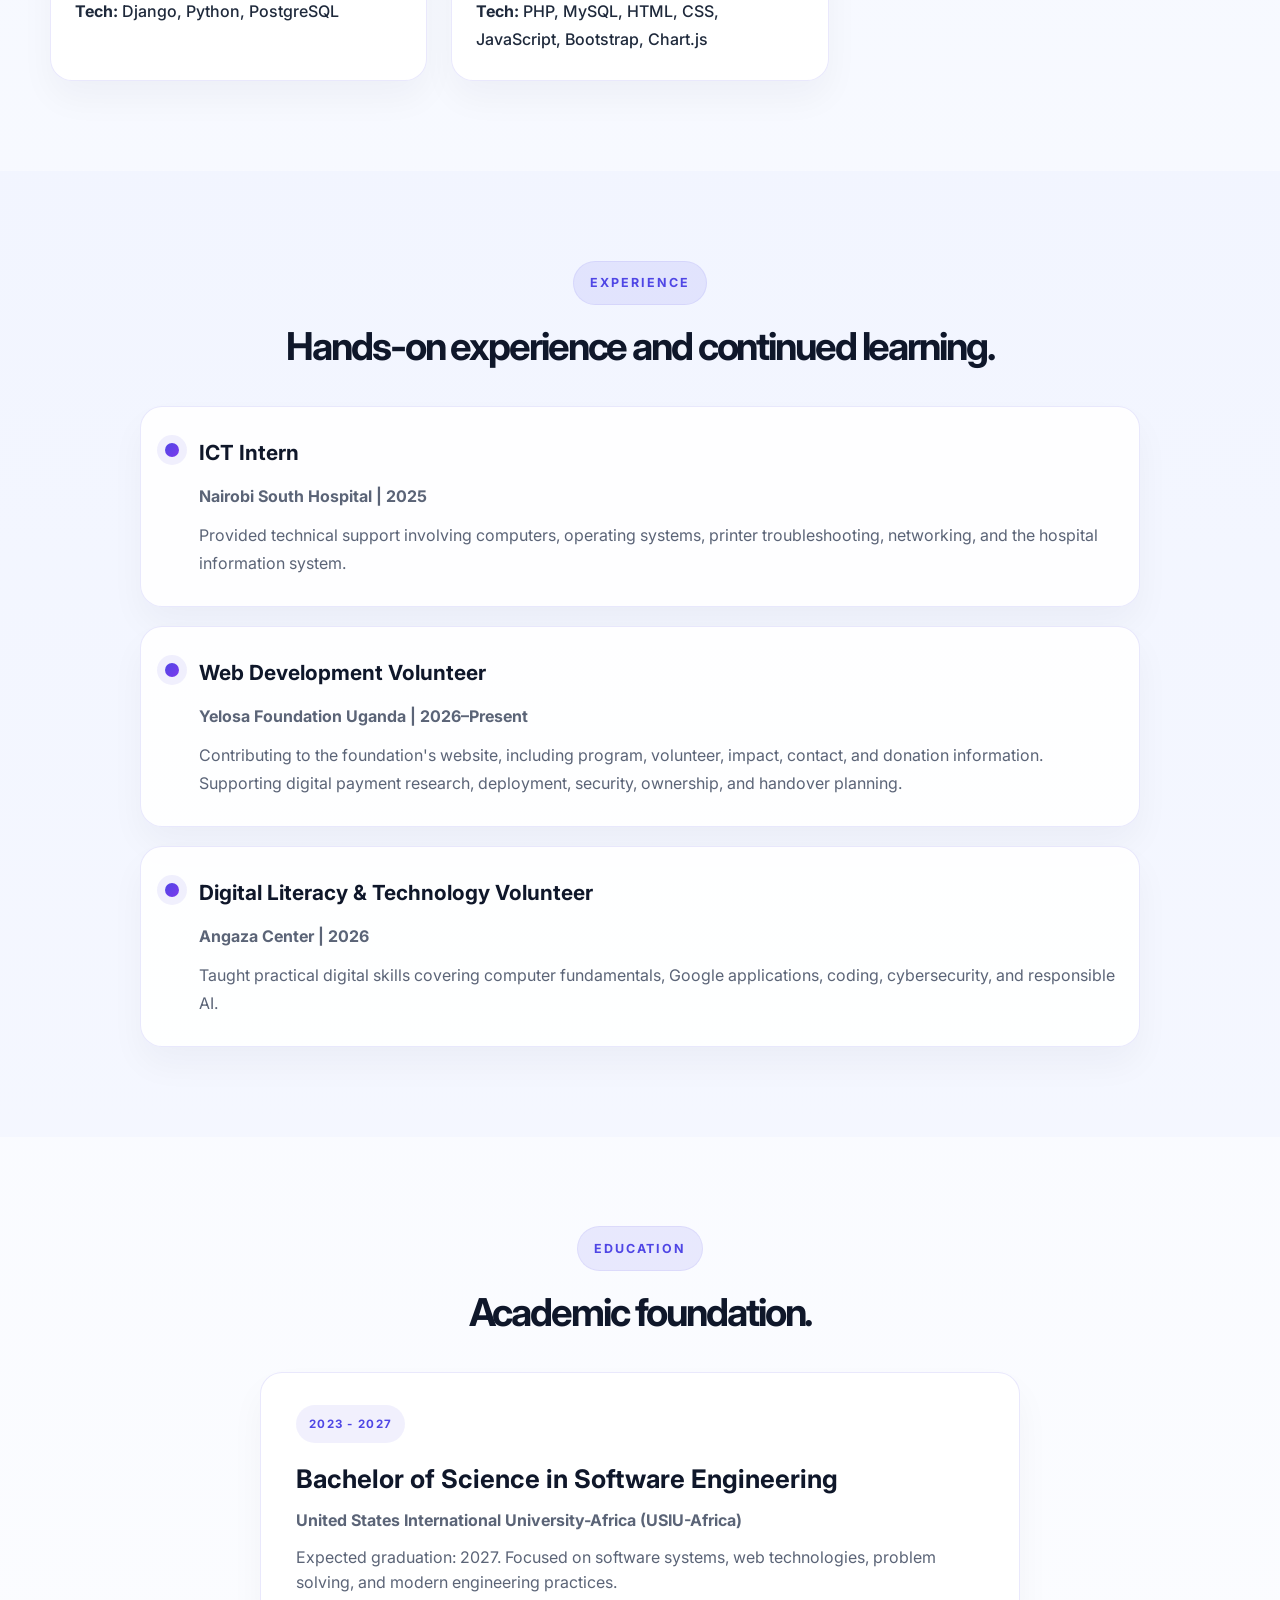
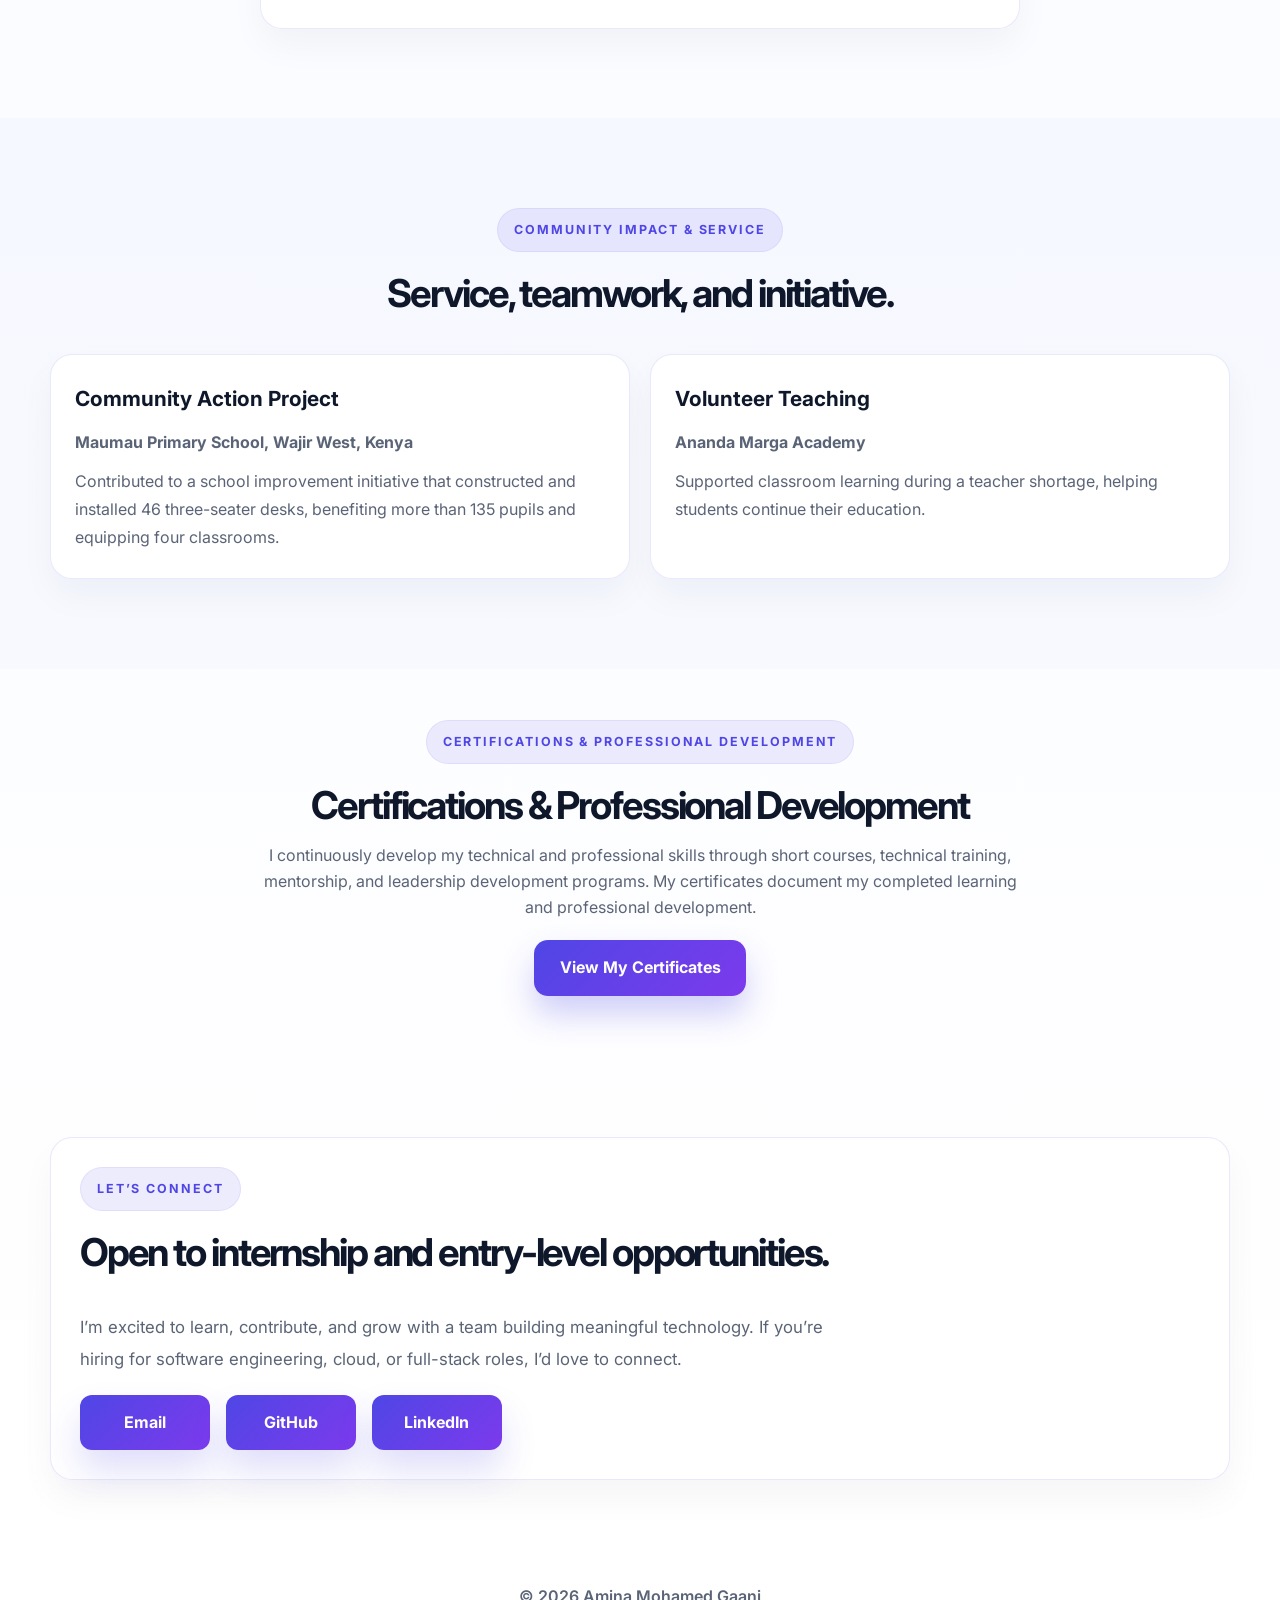
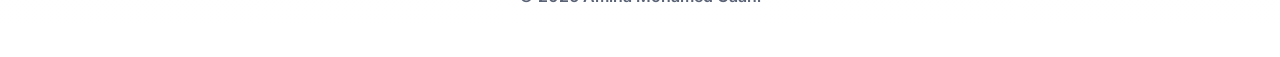
==== commit 167c57e5: "Improve portfolio content and responsive layout" ====
--- a/index.html
+++ b/index.html
@@ -29,7 +29,7 @@
                     <li><a href="#projects">Projects</a></li>
                     <li><a href="#experience">Experience</a></li>
                     <li><a href="#education">Education</a></li>
-                    <li><a href="#leadership">Leadership</a></li>
+                    <li><a href="#leadership">Community Impact</a></li>
                     <li><a href="#certifications">Certifications</a></li>
                     <li><a href="#contact">Contact</a></li>
                 </ul>
@@ -45,9 +45,9 @@
                     <p class="eyebrow">Software Engineer • Cloud Enthusiast</p>
                     <h1>Software Engineer | Cloud Engineering | Building Practical Digital Solutions</h1>
                     <p class="hero-text">
-                        I’m <strong>Amina Mohamed Gaani</strong>, a Software Engineering student at USIU-Africa
-                        developing practical skills in cloud engineering, software development, infrastructure,
-                        and automation through real projects and hands-on learning.
+                        I'm Amina Mohamed Gaani, a Software Engineering student at USIU-Africa developing practical skills
+                        in cloud infrastructure, software development, networking, and automation. I enjoy building useful
+                        digital solutions and learning how to deploy, secure, and maintain reliable systems.
                     </p>
 
                     <div class="hero-buttons">
@@ -72,23 +72,6 @@
                     </div>
                     <div class="floating-badge badge-top">Cloud-ready</div>
                     <div class="floating-badge badge-bottom">Open to internships</div>
-                </div>
-            </div>
-        </section>
-
-        <section class="stats-strip">
-            <div class="container stats-grid">
-                <div class="stat-box reveal">
-                    <span class="stat-number">3+</span>
-                    <span class="stat-label">Projects shipped</span>
-                </div>
-                <div class="stat-box reveal">
-                    <span class="stat-number">6</span>
-                    <span class="stat-label">Core skill areas</span>
-                </div>
-                <div class="stat-box reveal">
-                    <span class="stat-number">3</span>
-                    <span class="stat-label">Certifications</span>
                 </div>
             </div>
         </section>
@@ -123,39 +106,35 @@
 
                 <div class="skills-grid">
                     <div class="skill-card">
-                        <h3>Cloud Computing and Infrastructure</h3>
-                        <p><strong>Used:</strong> AWS EC2, Ubuntu, Apache, GitHub</p>
-                        <p><strong>Currently learning:</strong> AWS S3, IAM, networking, monitoring, and cost management</p>
-                    </div>
-
-                    <div class="skill-card">
-                        <h3>Linux and Systems Administration</h3>
-                        <p><strong>Used:</strong> Linux, Ubuntu, server setup, configuration tasks</p>
-                        <p><strong>Currently learning:</strong> Linux administration, shell scripting, and system operations</p>
-                    </div>
-
-                    <div class="skill-card">
-                        <h3>DevOps and Automation</h3>
+                        <h3>Cloud Computing &amp; Infrastructure</h3>
+                        <p><strong>Used:</strong> AWS EC2, Ubuntu, basic server deployment</p>
+                        <p><strong>Developing knowledge:</strong> Cloud computing fundamentals</p>
+                    </div>
+
+                    <div class="skill-card">
+                        <h3>Networking &amp; Security</h3>
+                        <p><strong>Developing skills:</strong> Networking fundamentals, security concepts, and network troubleshooting</p>
+                    </div>
+
+                    <div class="skill-card">
+                        <h3>Linux &amp; Systems Administration</h3>
+                        <p><strong>Used:</strong> Linux, Ubuntu, server configuration, and command-line practice</p>
+                    </div>
+
+                    <div class="skill-card">
+                        <h3>DevOps &amp; Automation</h3>
                         <p><strong>Used:</strong> Git, GitHub, deployment workflows</p>
-                        <p><strong>Currently learning:</strong> Docker, Terraform, CI/CD, and automation practice</p>
+                        <p><strong>Currently learning:</strong> Docker, Terraform, CI/CD, and automation</p>
                     </div>
 
                     <div class="skill-card">
                         <h3>Software Development</h3>
                         <p><strong>Used:</strong> Java, Python, JavaScript, PHP, HTML, CSS</p>
-                        <p><strong>Currently learning:</strong> backend architecture, API design, and scalable application patterns</p>
                     </div>
 
                     <div class="skill-card">
                         <h3>Databases</h3>
-                        <p><strong>Used:</strong> MySQL, SQLite, Oracle</p>
-                        <p><strong>Currently learning:</strong> database design, optimization, and cloud database fundamentals</p>
-                    </div>
-
-                    <div class="skill-card">
-                        <h3>Development Tools</h3>
-                        <p><strong>Used:</strong> VS Code, XAMPP, Git, GitHub</p>
-                        <p><strong>Currently learning:</strong> Docker, Terraform, and modern CI/CD tooling</p>
+                        <p><strong>Used:</strong> MySQL, SQLite, Oracle, and relational database fundamentals</p>
                     </div>
                 </div>
             </div>
@@ -201,7 +180,7 @@
                         <div class="project-tag">Portfolio</div>
                         <h3>Personal Portfolio</h3>
                         <p>
-                            A polished portfolio website built to showcase my skills, practical work, leadership, certifications,
+                            A portfolio website built to showcase my skills, practical work, community impact, certifications,
                             and professional story for internship and job applications.
                         </p>
                         <p class="project-tech"><strong>Tech:</strong> HTML, CSS, JavaScript, Git, GitHub</p>
@@ -209,6 +188,26 @@
                             <a href="https://github.com/Gaani4mishaa/portfolio-website" target="_blank" rel="noreferrer">GitHub</a>
                             <span class="status-pill">AWS Deployment</span>
                         </div>
+                    </article>
+
+                    <article class="project-card">
+                        <div class="project-tag">Civic Technology</div>
+                        <h3>FlowTrack | Flood &amp; Drainage Issue Reporting Platform</h3>
+                        <p>
+                            A Django/Python and PostgreSQL platform for reporting drainage problems and tracking their status,
+                            with workflows for report review, engineer assignment, and maintenance work orders.
+                        </p>
+                        <p class="project-tech"><strong>Tech:</strong> Django, Python, PostgreSQL</p>
+                    </article>
+
+                    <article class="project-card">
+                        <div class="project-tag">Group Project</div>
+                        <h3>WellMind | Mental Wellness Check-in System</h3>
+                        <p>
+                            A group-built web application designed to support emotional self-reflection through daily mood
+                            check-ins, journal entries, mood history visualizations, and mental health resources.
+                        </p>
+                        <p class="project-tech"><strong>Tech:</strong> PHP, MySQL, HTML, CSS, JavaScript, Bootstrap, Chart.js</p>
                     </article>
                 </div>
             </div>
@@ -228,8 +227,8 @@
                             <h3>ICT Intern</h3>
                             <p class="role">Nairobi South Hospital | 2025</p>
                             <p>
-                                Delivered technical support by configuring computers, troubleshooting printers, and helping users with
-                                hospital information systems and network-related tasks.
+                                Provided technical support involving computers, operating systems, printer troubleshooting,
+                                networking, and the hospital information system.
                             </p>
                         </div>
                     </div>
@@ -238,10 +237,22 @@
                         <div class="timeline-dot"></div>
                         <div class="experience-content">
                             <h3>Web Development Volunteer</h3>
-                            <p class="role">Yelosa Foundation</p>
+                            <p class="role">Yelosa Foundation Uganda | 2026–Present</p>
                             <p>
-                                Supported website improvements and researched digital donation solutions to help strengthen the foundation’s
-                                online presence and fundraising capabilities.
+                                Contributing to the foundation's website, including program, volunteer, impact, contact, and donation
+                                information. Supporting digital payment research, deployment, security, ownership, and handover planning.
+                            </p>
+                        </div>
+                    </div>
+
+                    <div class="experience-item">
+                        <div class="timeline-dot"></div>
+                        <div class="experience-content">
+                            <h3>Digital Literacy &amp; Technology Volunteer</h3>
+                            <p class="role">Angaza Center | 2026</p>
+                            <p>
+                                Taught practical digital skills covering computer fundamentals, Google applications, coding,
+                                cybersecurity, and responsible AI.
                             </p>
                         </div>
                     </div>
@@ -268,32 +279,25 @@
         <section id="leadership" class="section alt-bg">
             <div class="container">
                 <div class="section-heading">
-                    <p class="eyebrow accent">Leadership & Community Impact</p>
+                    <p class="eyebrow accent">Community Impact &amp; Service</p>
                     <h2>Service, teamwork, and initiative.</h2>
                 </div>
 
                 <div class="leadership-grid">
                     <div class="lead-card">
                         <h3>Community Action Project</h3>
-                        <p>
-                            Community Action Project at Maumau Primary School in Wajir West, Kenya, where I contributed to building
-                            and installing 46 three-seater desks, benefiting more than 135 pupils and equipping four classrooms.
+                        <p class="role">Maumau Primary School, Wajir West, Kenya</p>
+                        <p>
+                            Contributed to a school improvement initiative that constructed and installed 46 three-seater desks,
+                            benefiting more than 135 pupils and equipping four classrooms.
                         </p>
                     </div>
 
                     <div class="lead-card">
                         <h3>Volunteer Teaching</h3>
-                        <p>
-                            Supported students at Ananda Marga Academy during a teacher shortage by assisting with classroom learning
-                            activities and helping maintain continuity in instruction.
-                        </p>
-                    </div>
-
-                    <div class="lead-card">
-                        <h3>Technology Events and Hackathons</h3>
-                        <p>
-                            Participated in technology events and hackathons, including community-driven startup and innovation spaces
-                            that strengthened my interest in practical problem solving and collaborative engineering.
+                        <p class="role">Ananda Marga Academy</p>
+                        <p>
+                            Supported classroom learning during a teacher shortage, helping students continue their education.
                         </p>
                     </div>
                 </div>
@@ -301,39 +305,18 @@
         </section>
 
         <section id="certifications" class="section">
-            <div class="container">
-                <div class="section-heading">
-                    <p class="eyebrow accent">Certifications</p>
-                    <h2>Continuous learning and technical growth.</h2>
-                </div>
-
-                <div class="cert-grid">
-                    <div class="cert-card">
-                        <a href="certificates/aspire-leaders.jpg" target="_blank" rel="noreferrer">
-                            <img src="certificates/aspire-leaders.jpg" alt="Aspire Leaders Program certificate">
-                        </a>
-                        <h3>Aspire Leaders Program</h3>
-                        <p><strong>Organization:</strong> Aspire Institute</p>
-                        <p><strong>Issued:</strong> July 2026</p>
-                    </div>
-
-                    <div class="cert-card">
-                        <a href="certificates/cisco-network-technician.jpg" target="_blank" rel="noreferrer">
-                            <img src="certificates/cisco-network-technician.jpg" alt="Cisco Network Technician certificate">
-                        </a>
-                        <h3>Network Technician Career Path</h3>
-                        <p><strong>Organization:</strong> Cisco</p>
-                        <p><strong>Issued:</strong> December 2025</p>
-                    </div>
-
-                    <div class="cert-card">
-                        <a href="certificates/emobilis-web-development.jpg" target="_blank" rel="noreferrer">
-                            <img src="certificates/emobilis-web-development.jpg" alt="Website Development Boot Camp certificate">
-                        </a>
-                        <h3>Website Development Boot Camp</h3>
-                        <p><strong>Organization:</strong> eMobilis Technology Training Institute</p>
-                        <p><strong>Issued:</strong> August 2025</p>
-                    </div>
+            <div class="container certificates-summary">
+                <div class="section-heading">
+                    <p class="eyebrow accent">Certifications &amp; Professional Development</p>
+                    <h2>Certifications &amp; Professional Development</h2>
+                    <p class="certificates-summary-text">
+                        I continuously develop my technical and professional skills through short courses, technical training,
+                        mentorship, and leadership development programs. My certificates document my completed learning and
+                        professional development.
+                    </p>
+                </div>
+                <div class="certificates-summary-action">
+                    <a class="btn btn-primary" href="certificates.html">View My Certificates</a>
                 </div>
             </div>
         </section>
--- a/css/style.css
+++ b/css/style.css
@@ -52,6 +52,7 @@
 
 html {
     scroll-behavior: smooth;
+    overflow-x: clip;
 }
 
 body {
@@ -270,7 +271,7 @@
 .hero-buttons {
     display: flex;
     align-items: center;
-    gap: 1rem;
+    gap: 1rem 1.1rem;
     flex-wrap: wrap;
     margin-bottom: 2rem;
 }
@@ -539,7 +540,7 @@
 
 .projects-grid {
     display: grid;
-    grid-template-columns: repeat(auto-fit, minmax(290px, 1fr));
+    grid-template-columns: repeat(auto-fit, minmax(min(290px, 100%), 1fr));
     gap: 1.5rem;
 }
 
@@ -612,7 +613,7 @@
 .experience-list {
     display: grid;
     gap: 1.2rem;
-    max-width: 920px;
+    max-width: 1000px;
     margin: 0 auto;
 }
 
@@ -636,7 +637,7 @@
 
 .leadership-grid {
     display: grid;
-    grid-template-columns: repeat(auto-fit, minmax(220px, 1fr));
+    grid-template-columns: repeat(auto-fit, minmax(min(260px, 100%), 1fr));
     gap: 1.2rem;
 }
 
@@ -644,6 +645,73 @@
     display: grid;
     grid-template-columns: repeat(auto-fit, minmax(270px, 1fr));
     gap: 1.5rem;
+}
+
+.certificates-summary .section-heading {
+    margin-bottom: 1.25rem;
+}
+
+.section#certifications {
+    padding: clamp(2.75rem, 4vw, 4rem) 0;
+}
+
+.certificates-summary .section-heading h2 {
+    max-width: 900px;
+}
+
+.certificates-summary-text {
+    max-width: 760px;
+    margin: 1rem auto 0;
+    color: var(--muted);
+}
+
+.certificates-summary-action {
+    display: flex;
+    justify-content: center;
+}
+
+.certificates-page {
+    min-height: calc(100vh - 160px);
+}
+
+.certificates-page .section-heading > p:last-child {
+    max-width: 760px;
+    margin: 1rem auto 0;
+    color: var(--muted);
+}
+
+.certificates-page .section-heading h1 {
+    max-width: 900px;
+    margin: 0 auto;
+    color: var(--secondary);
+    font-size: clamp(2rem, 3vw, 3rem);
+    line-height: 1.12;
+    letter-spacing: -0.055em;
+}
+
+.certificate-card h2 {
+    color: var(--secondary);
+    margin-bottom: 0.8rem;
+    font-size: 1.3rem;
+}
+
+.certificate-image-link {
+    display: block;
+    margin-bottom: 1rem;
+}
+
+.certificate-image-link img {
+    width: 100%;
+    height: 190px;
+    object-fit: contain;
+    background: var(--panel-strong);
+    border-radius: 14px;
+    border: 1px solid var(--line);
+}
+
+.certificate-card .certificate-note {
+    margin-top: 0.6rem;
+    font-size: 0.9rem;
 }
 
 .cert-card a {
@@ -763,8 +831,10 @@
     }
 
     .nav-right {
-        width: 100%;
-        justify-content: space-between;
+        width: auto;
+        flex: 1;
+        justify-content: flex-end;
+        gap: 0.65rem;
     }
 
     .nav-toggle {
@@ -830,6 +900,10 @@
         padding-top: 3rem;
     }
 
+    .logo {
+        font-size: clamp(1.05rem, 5vw, 1.25rem);
+    }
+
     .stats-grid {
         grid-template-columns: 1fr;
     }
@@ -846,6 +920,11 @@
     .hero-buttons {
         flex-direction: column;
         align-items: stretch;
+        gap: 0.8rem;
+    }
+
+    .projects-grid {
+        grid-template-columns: 1fr;
     }
 
     .profile-frame {
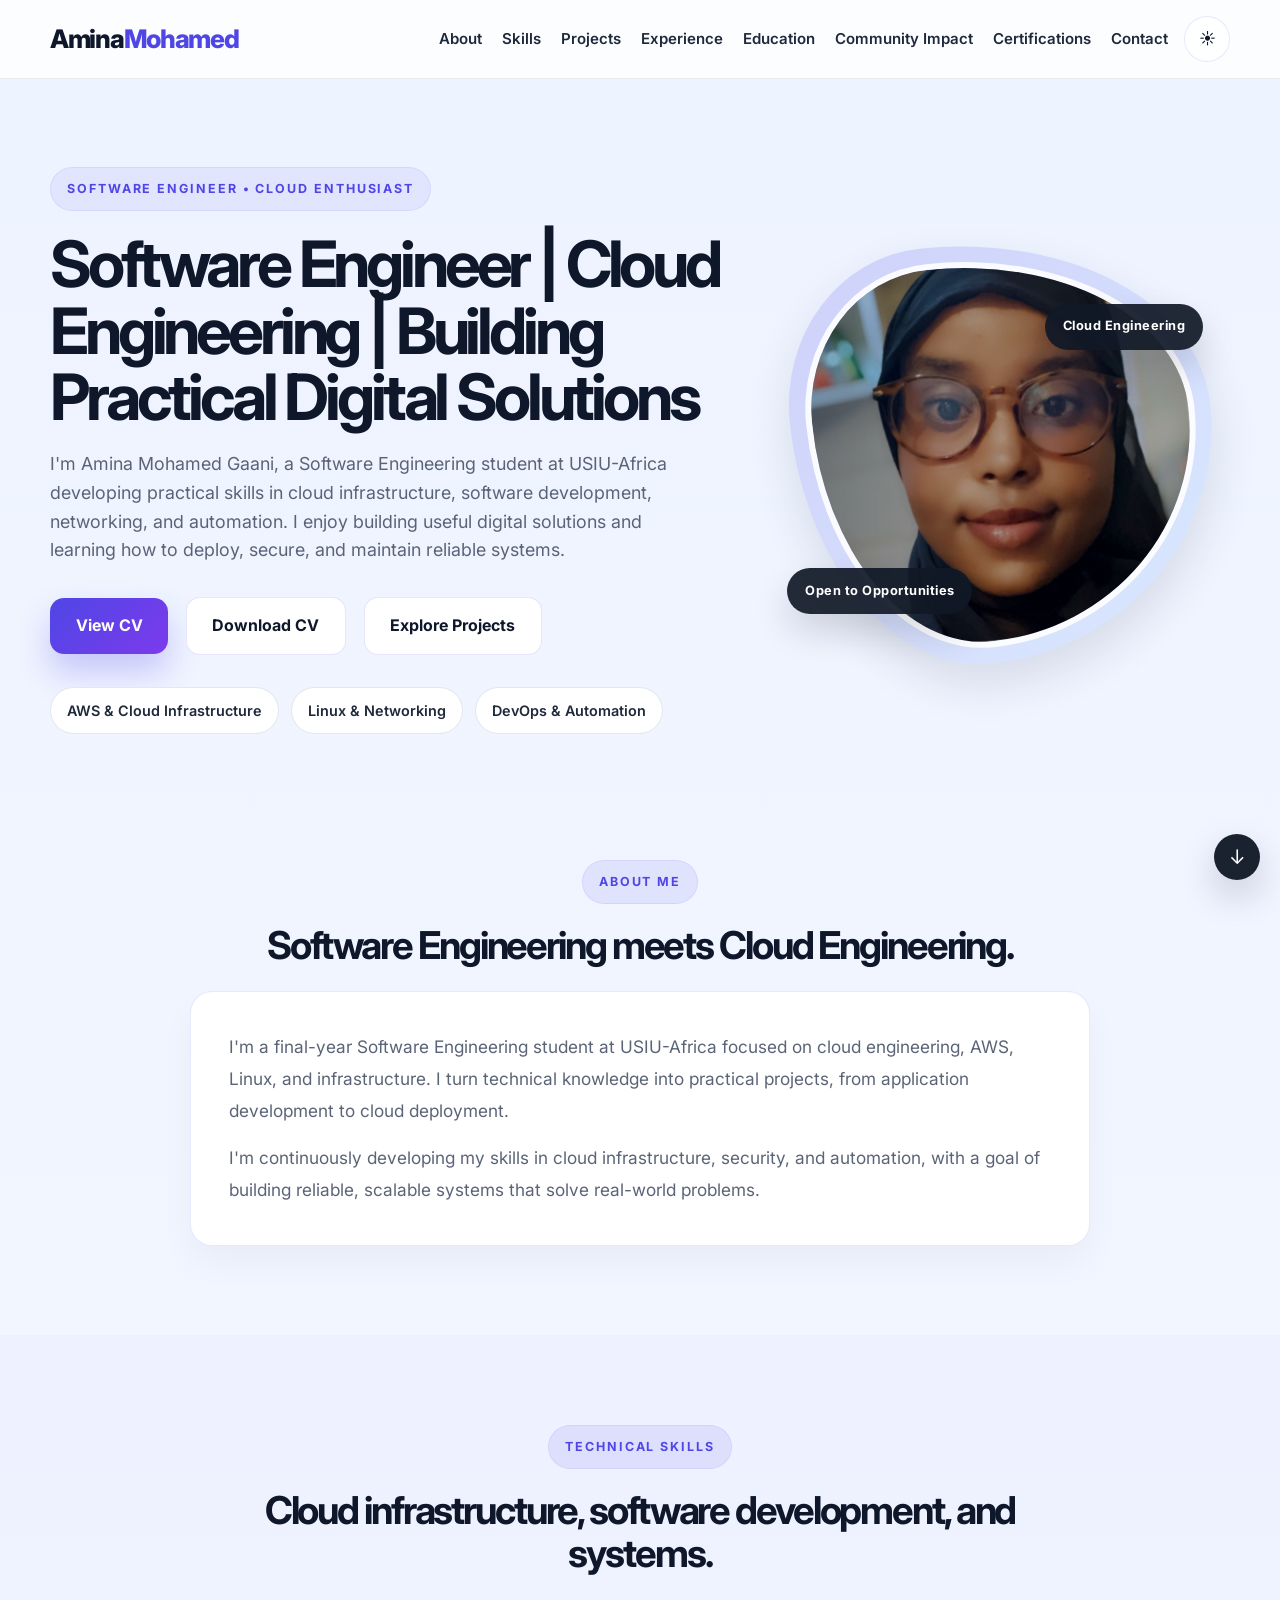
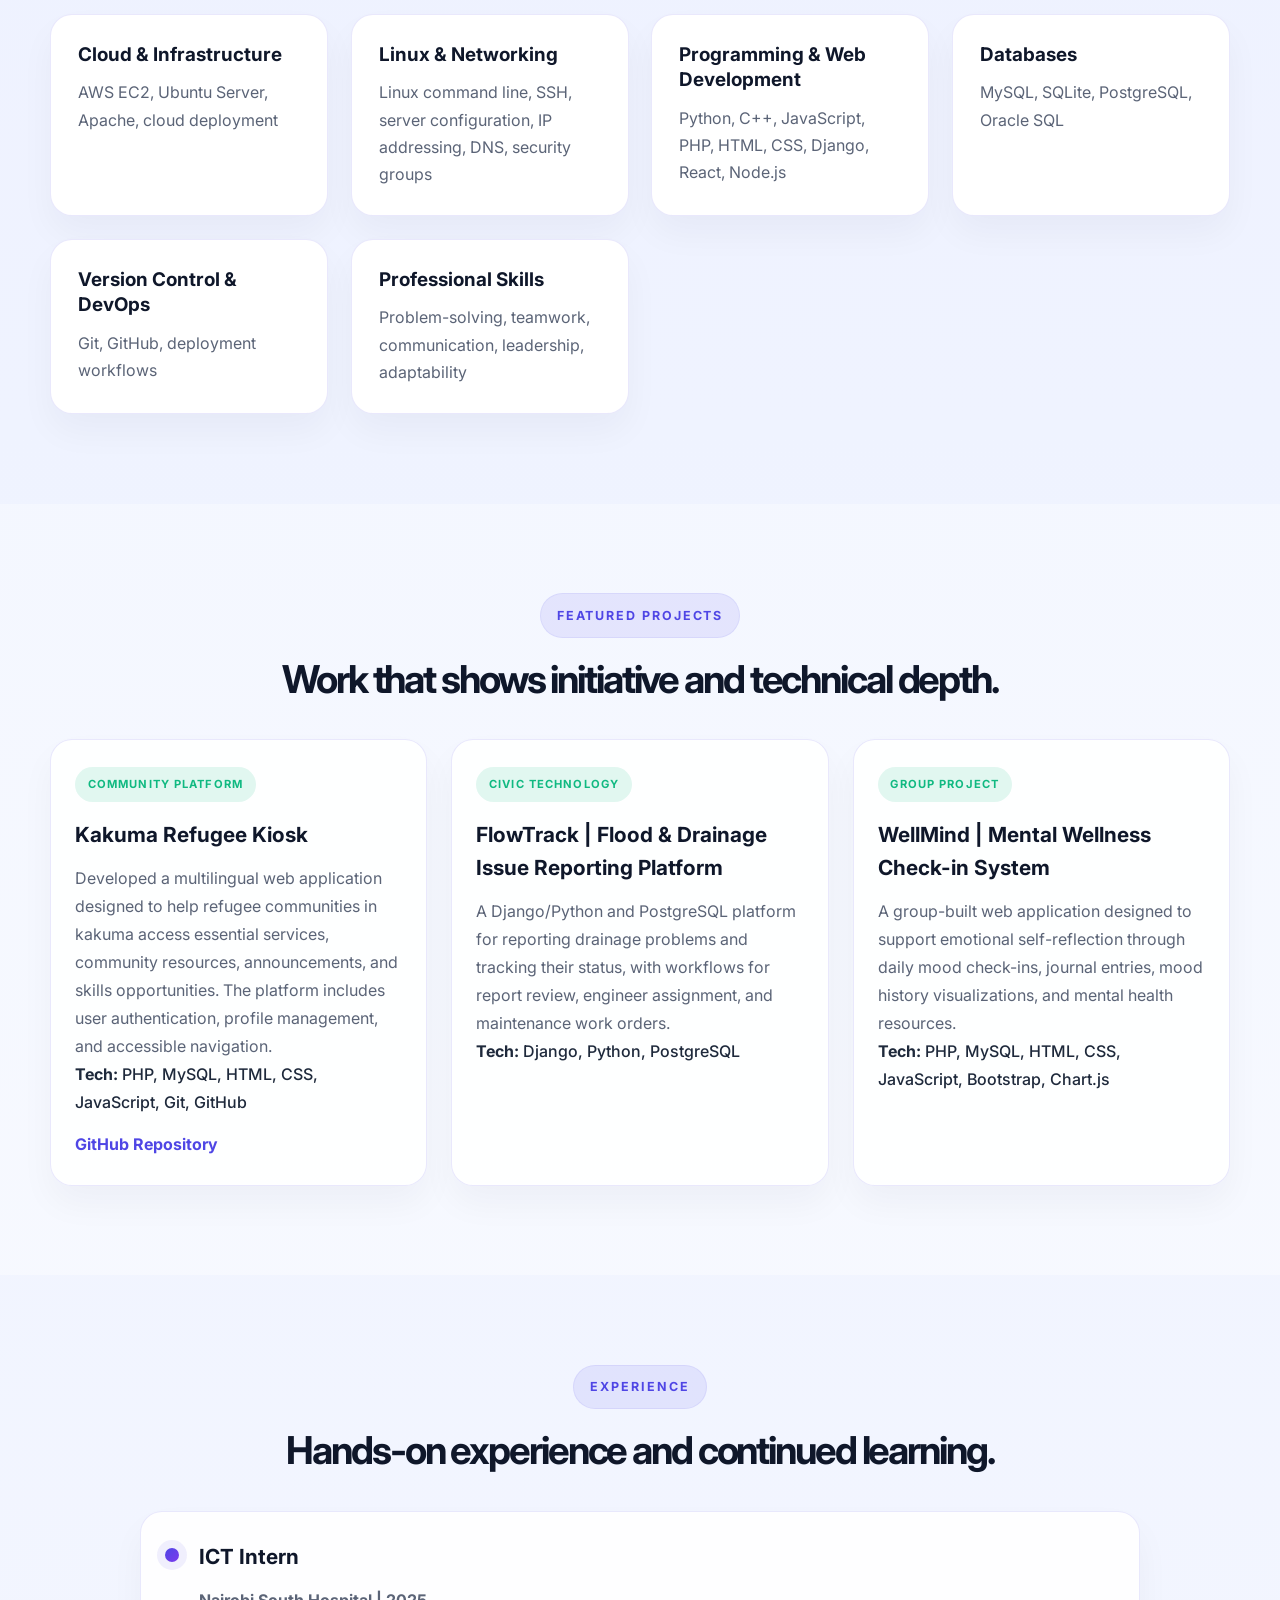
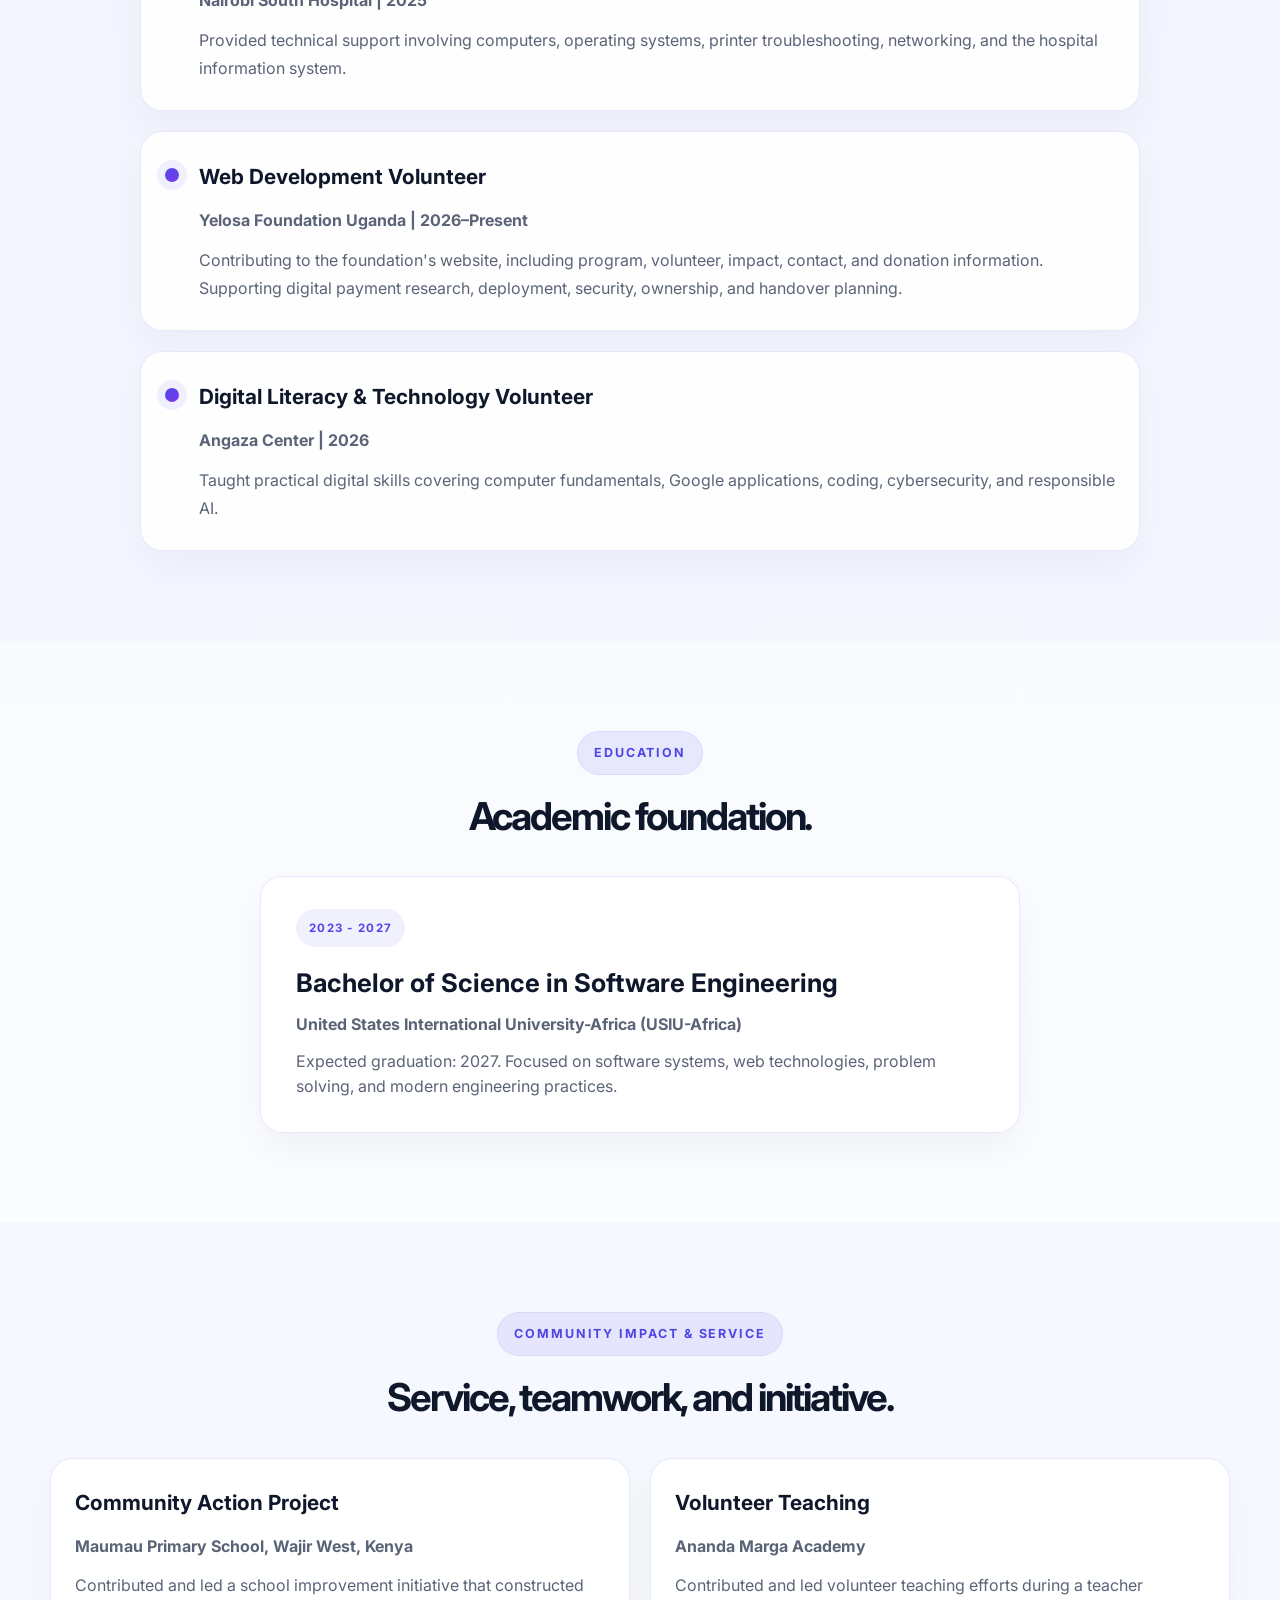
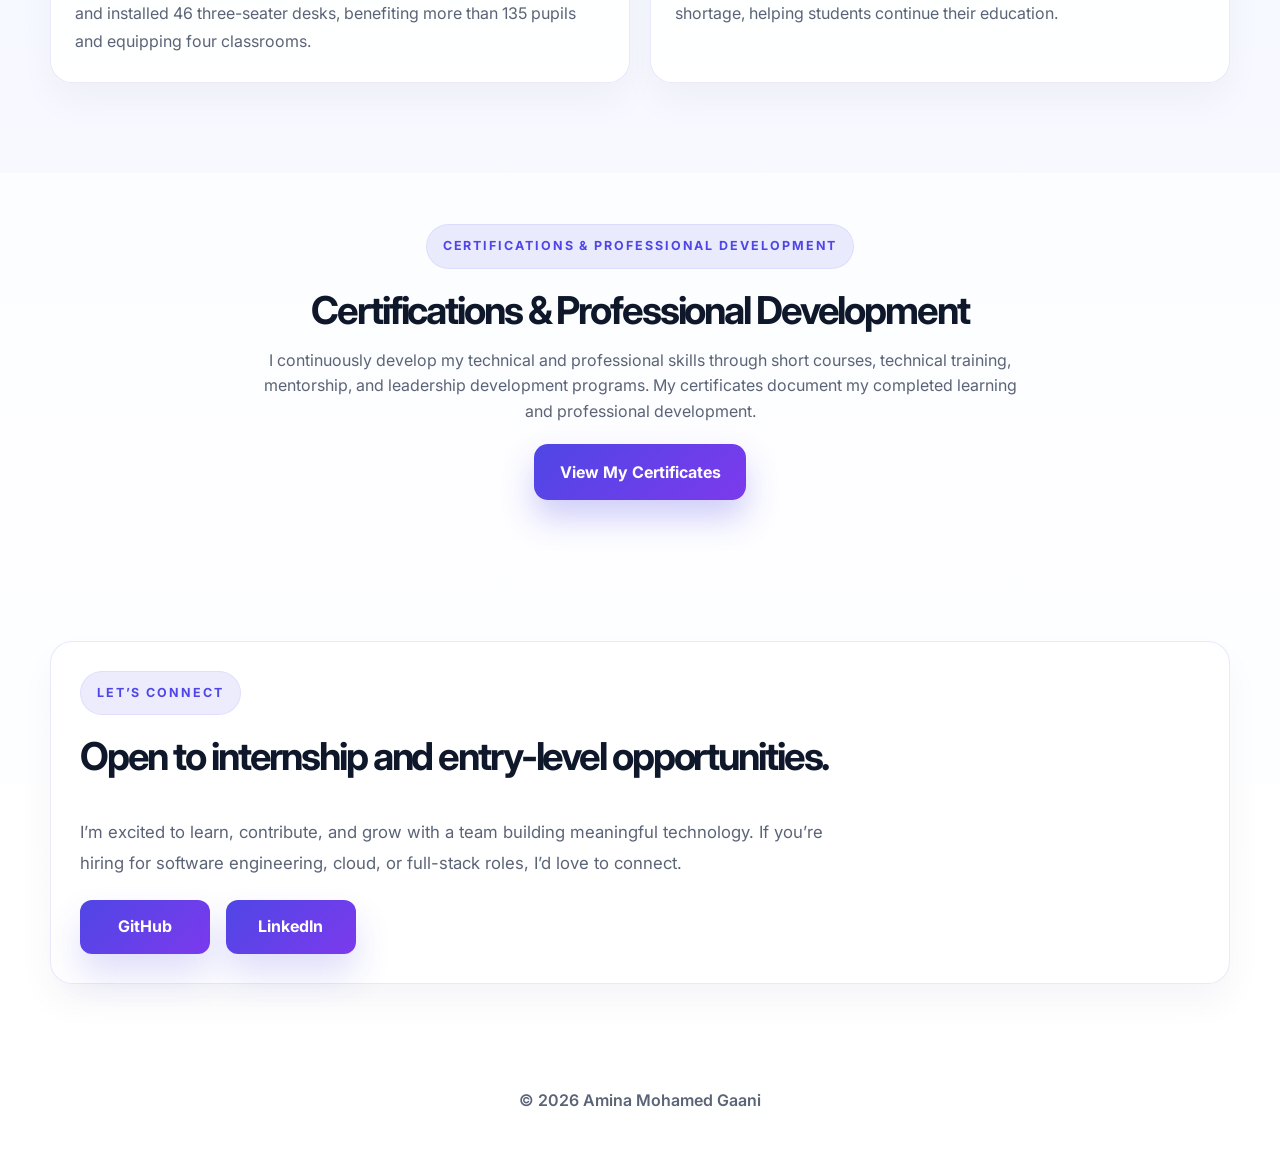
==== commit d3ec176a: "Improve portfolio content and styling" ====
--- a/index.html
+++ b/index.html
@@ -51,94 +51,93 @@
                     </p>
 
                     <div class="hero-buttons">
-                        <!-- Update the CV by replacing this PDF while keeping its filename and location. -->
                         <a class="btn btn-primary" href="assets/Amina-Mohamed-Gaani-CV.pdf" target="_blank" rel="noopener noreferrer">View CV</a>
                         <a class="btn btn-secondary" href="assets/Amina-Mohamed-Gaani-CV.pdf" download="Amina-Mohamed-Gaani-CV.pdf">Download CV</a>
                         <a class="btn btn-secondary" href="#projects">Explore Projects</a>
                     </div>
 
                     <ul class="hero-points">
-                        <li>AWS & Linux</li>
-                        <li>Cloud Fundamentals</li>
-                        <li>Automation & DevOps</li>
-                    </ul>
-                </div>
-
-                <div class="hero-visual reveal">
-                    <div class="profile-frame">
-                        <!-- Replace images/profile.jpg to use a different profile photograph. -->
-                        <img src="images/profile.jpg" alt="Portrait of Amina Mohamed Gaani">
-                        <div class="profile-placeholder" aria-hidden="true">AMG</div>
-                    </div>
-                    <div class="floating-badge badge-top">Cloud-ready</div>
-                    <div class="floating-badge badge-bottom">Open to internships</div>
-                </div>
-            </div>
-        </section>
-
-        <section id="about" class="section">
-            <div class="container">
-                <div class="section-heading">
-                    <p class="eyebrow accent">About Me</p>
-                    <h2>Building practical technology with curiosity and purpose.</h2>
-                </div>
-
-                <div class="about-panel">
-                    <p>
-                        I am a Software Engineering student at USIU-Africa, building a strong foundation in software design,
-                        application development, and problem solving while growing my understanding of cloud engineering and infrastructure.
-                    </p>
-                    <p>
-                        I enjoy creating digital solutions that are useful, reliable, and accessible, and I am continuously
-                        developing my skills in Linux, networking, automation, cloud services, and full-stack development.
-                        My work is driven by curiosity and a desire to learn by building real projects that solve genuine problems.
-                    </p>
-                </div>
-            </div>
-        </section>
+    <li>AWS & Cloud Infrastructure</li>
+    <li>Linux & Networking</li>
+    <li>DevOps & Automation</li>
+</ul>
+                </div>
+<div class="hero-visual reveal">
+    <div class="profile-frame">
+        <img src="images/profile.jpg" alt="Portrait of Amina Mohamed Gaani">
+        <div class="profile-placeholder" aria-hidden="true">AMG</div>
+    </div>
+
+    <div class="floating-badge badge-top">Cloud Engineering</div>
+    <div class="floating-badge badge-bottom">Open to Opportunities</div>
+</div>
+            </div>
+
+        </section>
+<section id="about" class="section">
+    <div class="container">
+        <div class="section-heading">
+            <p class="eyebrow accent">About Me</p>
+            <h2>Software Engineering meets Cloud Engineering.</h2>
+        </div>
+
+        <div class="about-panel">
+            <p>
+                I'm a final-year Software Engineering student at USIU-Africa
+                focused on cloud engineering, AWS, Linux, and infrastructure.
+                I turn technical knowledge into practical projects, from
+                application development to cloud deployment.
+            </p>
+
+            <p>
+                I'm continuously developing my skills in cloud infrastructure,
+                security, and automation, with a goal of building reliable,
+                scalable systems that solve real-world problems.
+            </p>
+        </div>
+    </div>
+</section>
 
         <section id="skills" class="section alt-bg">
-            <div class="container">
-                <div class="section-heading">
-                    <p class="eyebrow accent">Skills</p>
-                    <h2>Focused on infrastructure, software development, and practical problem solving.</h2>
-                </div>
-
-                <div class="skills-grid">
-                    <div class="skill-card">
-                        <h3>Cloud Computing &amp; Infrastructure</h3>
-                        <p><strong>Used:</strong> AWS EC2, Ubuntu, basic server deployment</p>
-                        <p><strong>Developing knowledge:</strong> Cloud computing fundamentals</p>
-                    </div>
-
-                    <div class="skill-card">
-                        <h3>Networking &amp; Security</h3>
-                        <p><strong>Developing skills:</strong> Networking fundamentals, security concepts, and network troubleshooting</p>
-                    </div>
-
-                    <div class="skill-card">
-                        <h3>Linux &amp; Systems Administration</h3>
-                        <p><strong>Used:</strong> Linux, Ubuntu, server configuration, and command-line practice</p>
-                    </div>
-
-                    <div class="skill-card">
-                        <h3>DevOps &amp; Automation</h3>
-                        <p><strong>Used:</strong> Git, GitHub, deployment workflows</p>
-                        <p><strong>Currently learning:</strong> Docker, Terraform, CI/CD, and automation</p>
-                    </div>
-
-                    <div class="skill-card">
-                        <h3>Software Development</h3>
-                        <p><strong>Used:</strong> Java, Python, JavaScript, PHP, HTML, CSS</p>
-                    </div>
-
-                    <div class="skill-card">
-                        <h3>Databases</h3>
-                        <p><strong>Used:</strong> MySQL, SQLite, Oracle, and relational database fundamentals</p>
-                    </div>
-                </div>
-            </div>
-        </section>
+    <div class="container">
+        <div class="section-heading">
+            <p class="eyebrow accent">Technical Skills</p>
+            <h2>Cloud infrastructure, software development, and systems.</h2>
+        </div>
+
+        <div class="skills-grid">
+            <div class="skill-card">
+                <h3>Cloud & Infrastructure</h3>
+                <p>AWS EC2, Ubuntu Server, Apache, cloud deployment</p>
+            </div>
+
+            <div class="skill-card">
+                <h3>Linux & Networking</h3>
+                <p>Linux command line, SSH, server configuration, IP addressing, DNS, security groups</p>
+            </div>
+
+            <div class="skill-card">
+                <h3>Programming & Web Development</h3>
+                <p>Python, C++, JavaScript, PHP, HTML, CSS, Django, React, Node.js</p>
+            </div>
+
+            <div class="skill-card">
+                <h3>Databases</h3>
+                <p>MySQL, SQLite, PostgreSQL, Oracle SQL</p>
+            </div>
+
+            <div class="skill-card">
+                <h3>Version Control & DevOps</h3>
+                <p>Git, GitHub, deployment workflows</p>
+            </div>
+
+            <div class="skill-card">
+                <h3>Professional Skills</h3>
+                <p>Problem-solving, teamwork, communication, leadership, adaptability</p>
+            </div>
+        </div>
+    </div>
+</section>
 
         <section id="projects" class="section">
             <div class="container">
@@ -148,49 +147,30 @@
                 </div>
 
                 <div class="projects-grid">
-                    <article class="project-card">
-                        <div class="project-tag">Community Platform</div>
-                        <h3>Kakuma Refugee Kiosk</h3>
-                        <p>
-                            A web-based community services platform designed to help refugee communities access essential services,
-                            discover learning opportunities, and manage shared local resources in multilingual environments.
-                        </p>
-                        <p class="project-tech"><strong>Tech:</strong> PHP, MySQL, JavaScript, AWS EC2, Ubuntu, Apache, Git</p>
-                        <div class="project-links">
-                            <a href="https://github.com/Gaani4mishaa/kakuma-refugee-kiosk" target="_blank" rel="noreferrer">GitHub</a>
-                            <a href="http://63.180.17.7/kakuma-refugee-kiosk/" target="_blank" rel="noreferrer">Live Demo</a>
-                        </div>
-                    </article>
-
-                    <article class="project-card">
-                        <div class="project-tag">Real-time App</div>
-                        <h3>Trivia Masters</h3>
-                        <p>
-                            A real-time multiplayer trivia game with secure authentication, timed gameplay, live leaderboards,
-                            and a responsive interface for engaging user experiences.
-                        </p>
-                        <p class="project-tech"><strong>Tech:</strong> React, Node.js, Express, Socket.io, SQLite, JWT</p>
-                        <div class="project-links">
-                            <a href="https://github.com/Gaani4mishaa/trivia-multiplayer-game" target="_blank" rel="noreferrer">GitHub</a>
-                            <a href="https://client-ecru-two-47.vercel.app" target="_blank" rel="noreferrer">Live Demo</a>
-                        </div>
-                    </article>
-
-                    <article class="project-card">
-                        <div class="project-tag">Portfolio</div>
-                        <h3>Personal Portfolio</h3>
-                        <p>
-                            A portfolio website built to showcase my skills, practical work, community impact, certifications,
-                            and professional story for internship and job applications.
-                        </p>
-                        <p class="project-tech"><strong>Tech:</strong> HTML, CSS, JavaScript, Git, GitHub</p>
-                        <div class="project-links">
-                            <a href="https://github.com/Gaani4mishaa/portfolio-website" target="_blank" rel="noreferrer">GitHub</a>
-                            <span class="status-pill">AWS Deployment</span>
-                        </div>
-                    </article>
-
-                    <article class="project-card">
+                <article class="project-card">
+    <div class="project-tag">Community Platform</div>
+
+    <h3>Kakuma Refugee Kiosk</h3>
+
+    <p>
+        Developed a multilingual web application designed to help refugee
+        communities in kakuma access essential services, community resources,
+        announcements, and skills opportunities. The platform includes
+        user authentication, profile management, and accessible navigation.
+    </p>
+
+    <p class="project-tech">
+        <strong>Tech:</strong> PHP, MySQL, HTML, CSS, JavaScript, Git, GitHub
+    </p>
+
+    <div class="project-links">
+        <a href="https://github.com/Gaani4mishaa/kakuma-refugee-kiosk"
+           target="_blank"
+           rel="noreferrer">GitHub Repository</a>
+    </div>
+</article>
+
+<article class="project-card">
                         <div class="project-tag">Civic Technology</div>
                         <h3>FlowTrack | Flood &amp; Drainage Issue Reporting Platform</h3>
                         <p>
@@ -288,7 +268,7 @@
                         <h3>Community Action Project</h3>
                         <p class="role">Maumau Primary School, Wajir West, Kenya</p>
                         <p>
-                            Contributed to a school improvement initiative that constructed and installed 46 three-seater desks,
+                            Contributed and led a school improvement initiative that constructed and installed 46 three-seater desks,
                             benefiting more than 135 pupils and equipping four classrooms.
                         </p>
                     </div>
@@ -297,7 +277,7 @@
                         <h3>Volunteer Teaching</h3>
                         <p class="role">Ananda Marga Academy</p>
                         <p>
-                            Supported classroom learning during a teacher shortage, helping students continue their education.
+                            Contributed and led volunteer teaching efforts during a teacher shortage, helping students continue their education.
                         </p>
                     </div>
                 </div>
@@ -334,7 +314,6 @@
                 </p>
 
                 <div class="contact-links">
-                    <a href="mailto:amishmohamedd@gmail.com">Email</a>
                     <a href="https://github.com/Gaani4mishaa" target="_blank" rel="noreferrer">GitHub</a>
                     <a href="https://www.linkedin.com/in/amina-mohamed-47794b297" target="_blank" rel="noreferrer">LinkedIn</a>
                 </div>
--- a/css/style.css
+++ b/css/style.css
@@ -229,9 +229,13 @@
 
 .hero-inner {
     display: grid;
-    grid-template-columns: minmax(0, 1.25fr) minmax(260px, 0.75fr);
+    grid-template-columns: minmax(0, 1.2fr) minmax(260px, 0.8fr);
     align-items: center;
     gap: clamp(2rem, 4vw, 4rem);
+}
+
+.hero-content {
+    min-width: 0;
 }
 
 .eyebrow {
@@ -258,7 +262,8 @@
     letter-spacing: -0.065em;
     margin-bottom: 1.2rem;
     color: var(--secondary);
-    max-width: 690px;
+    max-width: 760px;
+    overflow-wrap: anywhere;
 }
 
 .hero-text {
@@ -297,7 +302,7 @@
 }
 
 .btn-secondary {
-    background: rgba(255, 255, 255, 0.75);
+    background: var(--panel);
     border: 1px solid rgba(79, 70, 229, 0.14);
     color: var(--secondary);
 }
@@ -312,7 +317,7 @@
 .hero-points li {
     padding: 0.7rem 1rem;
     border-radius: 999px;
-    background: rgba(255, 255, 255, 0.7);
+    background: var(--panel);
     border: 1px solid rgba(148, 163, 184, 0.25);
     color: var(--secondary-soft);
     font-size: 0.9rem;
@@ -463,12 +468,20 @@
 }
 
 .about-panel {
-    padding: clamp(1.6rem, 2vw, 2.7rem);
+    max-width: 900px;
+    margin: 1.5rem auto 0;
+    padding: clamp(1.4rem, 3vw, 2.5rem);
+    background: var(--panel);
+    text-align: left;
+}
+
+#about .section-heading {
+    margin-bottom: 0;
 }
 
 .about-panel p {
     color: var(--muted);
-    font-size: 1.03rem;
+    font-size: clamp(1rem, 1.5vw, 1.08rem);
     line-height: 1.85;
     margin-bottom: 1rem;
 }
@@ -479,24 +492,31 @@
 
 .skills-grid {
     display: grid;
-    grid-template-columns: repeat(auto-fit, minmax(220px, 1fr));
-    gap: 1.2rem;
+    grid-template-columns: repeat(auto-fit, minmax(min(245px, 100%), 1fr));
+    align-items: stretch;
+    gap: clamp(1rem, 2vw, 1.4rem);
 }
 
 .skill-card {
-    padding: 1.6rem 1.35rem;
+    min-width: 0;
+    height: 100%;
+    padding: clamp(1.25rem, 2.5vw, 1.7rem);
+    background: var(--panel);
 }
 
 .skill-card h3 {
     color: var(--secondary);
     margin-bottom: 0.75rem;
     font-size: 1.18rem;
+    line-height: 1.35;
+    overflow-wrap: anywhere;
 }
 
 .skill-card p {
     color: var(--muted);
     line-height: 1.7;
     margin-bottom: 0.6rem;
+    overflow-wrap: anywhere;
 }
 
 .skill-card p:last-child {
@@ -873,6 +893,7 @@
     .hero-inner {
         grid-template-columns: 1fr;
         text-align: center;
+        gap: 2rem;
     }
 
     .hero-text {
@@ -889,11 +910,15 @@
     .stats-grid {
         grid-template-columns: repeat(2, minmax(0, 1fr));
     }
+
+    .hero-visual {
+        min-height: clamp(280px, 55vw, 400px);
+    }
 }
 
 @media (max-width: 560px) {
     .section {
-        padding: 80px 0;
+        padding: clamp(3.5rem, 14vw, 5rem) 0;
     }
 
     .hero {
@@ -909,7 +934,7 @@
     }
 
     .hero h1 {
-        font-size: 2.5rem;
+        font-size: clamp(2.15rem, 10vw, 2.5rem);
     }
 
     .btn,
@@ -923,6 +948,10 @@
         gap: 0.8rem;
     }
 
+    .skills-grid {
+        grid-template-columns: 1fr;
+    }
+
     .projects-grid {
         grid-template-columns: 1fr;
     }
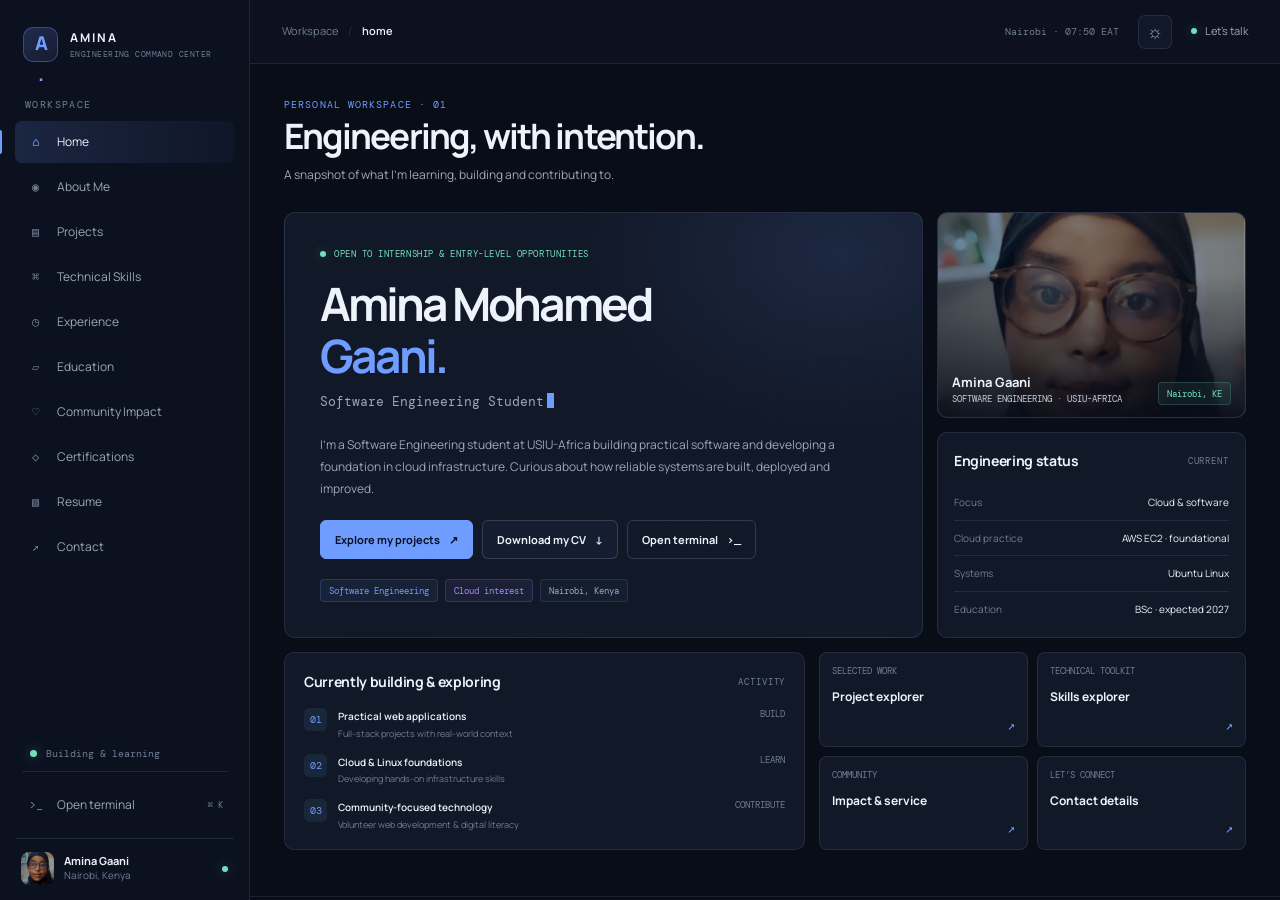
==== commit bfed4534: "Redesign portfolio website" ====
--- a/index.html
+++ b/index.html
@@ -1,336 +1,74 @@
 <!DOCTYPE html>
-<html lang="en">
-
+<html lang="en" data-theme="dark">
 <head>
     <meta charset="UTF-8">
-    <meta name="viewport" content="width=device-width, initial-scale=1.0">
-    <meta name="description" content="Amina Mohamed Gaani's software engineering portfolio">
-    <title>Amina Mohamed | Portfolio</title>
+    <meta name="viewport" content="width=device-width, initial-scale=1">
+    <meta name="description" content="Amina Mohamed Gaani — software engineering student and aspiring cloud engineer.">
+    <meta name="theme-color" content="#0b1020">
+    <title>Amina | Engineering Command Center</title>
     <link rel="preconnect" href="https://fonts.googleapis.com">
     <link rel="preconnect" href="https://fonts.gstatic.com" crossorigin>
-    <link href="https://fonts.googleapis.com/css2?family=Inter:wght@400;500;600;700;800;900&display=swap" rel="stylesheet">
+    <link href="https://fonts.googleapis.com/css2?family=DM+Mono:wght@400;500&family=Manrope:wght@400;500;600;700;800&display=swap" rel="stylesheet">
     <link rel="stylesheet" href="css/style.css">
 </head>
+<body>
+    <div class="app-shell">
+        <aside class="sidebar" id="sidebar" aria-label="Main navigation">
+            <a class="brand" href="#home" aria-label="Amina Engineering Command Center home">
+                <span class="brand-mark">A<span>.</span></span>
+                <span class="brand-copy"><strong>AMINA</strong><small>ENGINEERING COMMAND CENTER</small></span>
+            </a>
+            <div class="sidebar-label">WORKSPACE</div>
+            <nav class="primary-nav" id="primaryNav"></nav>
+            <div class="sidebar-bottom">
+                <div class="sidebar-status"><span class="status-light"></span><span>Building &amp; learning</span></div>
+                <button class="nav-link terminal-launch" id="terminalLaunch" type="button"><span class="nav-icon">&gt;_</span><span>Open terminal</span><kbd>⌘ K</kbd></button>
+                <div class="sidebar-profile">
+                    <img src="images/profile.jpg" alt="" class="avatar" onerror="this.hidden=true">
+                    <div><strong>Amina Gaani</strong><small>Nairobi, Kenya</small></div>
+                    <span class="online-dot" aria-label="Available"></span>
+                </div>
+            </div>
+        </aside>
 
-<body>
-    <header class="site-header">
-        <nav class="nav container">
-            <a href="#top" class="logo">Amina<span>Mohamed</span></a>
-
-            <div class="nav-right">
-                <button class="nav-toggle" id="navToggle" aria-label="Toggle navigation" aria-expanded="false">
-                    <span></span>
-                    <span></span>
-                    <span></span>
-                </button>
-                <ul class="nav-links" id="navLinks">
-                    <li><a href="#about">About</a></li>
-                    <li><a href="#skills">Skills</a></li>
-                    <li><a href="#projects">Projects</a></li>
-                    <li><a href="#experience">Experience</a></li>
-                    <li><a href="#education">Education</a></li>
-                    <li><a href="#leadership">Community Impact</a></li>
-                    <li><a href="#certifications">Certifications</a></li>
-                    <li><a href="#contact">Contact</a></li>
-                </ul>
-                <button class="theme-toggle" id="themeToggle" aria-label="Toggle dark mode">☀️</button>
-            </div>
-        </nav>
-    </header>
-
-    <main id="top">
-        <section class="hero">
-            <div class="container hero-inner">
-                <div class="hero-content reveal">
-                    <p class="eyebrow">Software Engineer • Cloud Enthusiast</p>
-                    <h1>Software Engineer | Cloud Engineering | Building Practical Digital Solutions</h1>
-                    <p class="hero-text">
-                        I'm Amina Mohamed Gaani, a Software Engineering student at USIU-Africa developing practical skills
-                        in cloud infrastructure, software development, networking, and automation. I enjoy building useful
-                        digital solutions and learning how to deploy, secure, and maintain reliable systems.
-                    </p>
-
-                    <div class="hero-buttons">
-                        <a class="btn btn-primary" href="assets/Amina-Mohamed-Gaani-CV.pdf" target="_blank" rel="noopener noreferrer">View CV</a>
-                        <a class="btn btn-secondary" href="assets/Amina-Mohamed-Gaani-CV.pdf" download="Amina-Mohamed-Gaani-CV.pdf">Download CV</a>
-                        <a class="btn btn-secondary" href="#projects">Explore Projects</a>
-                    </div>
-
-                    <ul class="hero-points">
-    <li>AWS & Cloud Infrastructure</li>
-    <li>Linux & Networking</li>
-    <li>DevOps & Automation</li>
-</ul>
+        <div class="workspace">
+            <header class="topbar">
+                <div class="topbar-leading">
+                    <button class="icon-button mobile-menu" id="menuToggle" aria-label="Open navigation" aria-expanded="false">☰</button>
+                    <div class="breadcrumbs"><span>Workspace</span><span class="crumb-slash">/</span><strong id="currentPageLabel">Overview</strong></div>
                 </div>
-<div class="hero-visual reveal">
-    <div class="profile-frame">
-        <img src="images/profile.jpg" alt="Portrait of Amina Mohamed Gaani">
-        <div class="profile-placeholder" aria-hidden="true">AMG</div>
+                <div class="topbar-actions">
+                    <span class="local-time" id="localTime">Nairobi · EAT</span>
+                    <button class="icon-button" id="themeToggle" aria-label="Switch to light theme" title="Toggle theme">☼</button>
+                    <a class="topbar-contact" href="mailto:amishmohamedd@gmail.com"><span class="status-light"></span>Let’s talk</a>
+                </div>
+            </header>
+            <main class="view-scroll" id="viewScroll">
+                <div id="viewRoot" class="view-root" tabindex="-1"></div>
+                <footer class="app-footer"><span>AMINA / ENGINEERING COMMAND CENTER</span><span>Designed &amp; built with care <b>·</b> Nairobi, KE</span></footer>
+            </main>
+        </div>
     </div>
 
-    <div class="floating-badge badge-top">Cloud Engineering</div>
-    <div class="floating-badge badge-bottom">Open to Opportunities</div>
-</div>
-            </div>
-
-        </section>
-<section id="about" class="section">
-    <div class="container">
-        <div class="section-heading">
-            <p class="eyebrow accent">About Me</p>
-            <h2>Software Engineering meets Cloud Engineering.</h2>
-        </div>
-
-        <div class="about-panel">
-            <p>
-                I'm a final-year Software Engineering student at USIU-Africa
-                focused on cloud engineering, AWS, Linux, and infrastructure.
-                I turn technical knowledge into practical projects, from
-                application development to cloud deployment.
-            </p>
-
-            <p>
-                I'm continuously developing my skills in cloud infrastructure,
-                security, and automation, with a goal of building reliable,
-                scalable systems that solve real-world problems.
-            </p>
-        </div>
-    </div>
-</section>
-
-        <section id="skills" class="section alt-bg">
-    <div class="container">
-        <div class="section-heading">
-            <p class="eyebrow accent">Technical Skills</p>
-            <h2>Cloud infrastructure, software development, and systems.</h2>
-        </div>
-
-        <div class="skills-grid">
-            <div class="skill-card">
-                <h3>Cloud & Infrastructure</h3>
-                <p>AWS EC2, Ubuntu Server, Apache, cloud deployment</p>
-            </div>
-
-            <div class="skill-card">
-                <h3>Linux & Networking</h3>
-                <p>Linux command line, SSH, server configuration, IP addressing, DNS, security groups</p>
-            </div>
-
-            <div class="skill-card">
-                <h3>Programming & Web Development</h3>
-                <p>Python, C++, JavaScript, PHP, HTML, CSS, Django, React, Node.js</p>
-            </div>
-
-            <div class="skill-card">
-                <h3>Databases</h3>
-                <p>MySQL, SQLite, PostgreSQL, Oracle SQL</p>
-            </div>
-
-            <div class="skill-card">
-                <h3>Version Control & DevOps</h3>
-                <p>Git, GitHub, deployment workflows</p>
-            </div>
-
-            <div class="skill-card">
-                <h3>Professional Skills</h3>
-                <p>Problem-solving, teamwork, communication, leadership, adaptability</p>
+    <div class="mobile-scrim" id="mobileScrim"></div>
+    <dialog class="app-dialog" id="appDialog" aria-labelledby="dialogTitle">
+        <div class="dialog-top"><span class="dialog-kicker">ENGINEERING WORKSPACE</span><button class="icon-button dialog-close" type="button" aria-label="Close dialog">×</button></div>
+        <div id="dialogContent"></div>
+    </dialog>
+    <dialog class="terminal-dialog" id="terminalDialog" aria-labelledby="terminalTitle">
+        <div class="terminal-window">
+            <div class="terminal-bar"><div class="window-dots"><i></i><i></i><i></i></div><strong id="terminalTitle">amina@workspace: ~</strong><button class="icon-button terminal-close" aria-label="Close terminal">×</button></div>
+            <div class="terminal-body">
+                <p class="terminal-welcome">Amina's portfolio terminal. Type <code>help</code> to explore available commands.</p>
+                <div class="terminal-output" id="terminalOutput" aria-live="polite"></div>
+                <form id="terminalForm" autocomplete="off">
+                    <label class="terminal-prompt" for="terminalInput"><span>amina@portfolio</span><b>:</b><span>~</span><i>$</i></label>
+                    <input id="terminalInput" name="command" aria-label="Terminal command" spellcheck="false" autocapitalize="off">
+                    <span class="terminal-cursor" aria-hidden="true"></span>
+                </form>
             </div>
         </div>
-    </div>
-</section>
-
-        <section id="projects" class="section">
-            <div class="container">
-                <div class="section-heading">
-                    <p class="eyebrow accent">Featured Projects</p>
-                    <h2>Work that shows initiative and technical depth.</h2>
-                </div>
-
-                <div class="projects-grid">
-                <article class="project-card">
-    <div class="project-tag">Community Platform</div>
-
-    <h3>Kakuma Refugee Kiosk</h3>
-
-    <p>
-        Developed a multilingual web application designed to help refugee
-        communities in kakuma access essential services, community resources,
-        announcements, and skills opportunities. The platform includes
-        user authentication, profile management, and accessible navigation.
-    </p>
-
-    <p class="project-tech">
-        <strong>Tech:</strong> PHP, MySQL, HTML, CSS, JavaScript, Git, GitHub
-    </p>
-
-    <div class="project-links">
-        <a href="https://github.com/Gaani4mishaa/kakuma-refugee-kiosk"
-           target="_blank"
-           rel="noreferrer">GitHub Repository</a>
-    </div>
-</article>
-
-<article class="project-card">
-                        <div class="project-tag">Civic Technology</div>
-                        <h3>FlowTrack | Flood &amp; Drainage Issue Reporting Platform</h3>
-                        <p>
-                            A Django/Python and PostgreSQL platform for reporting drainage problems and tracking their status,
-                            with workflows for report review, engineer assignment, and maintenance work orders.
-                        </p>
-                        <p class="project-tech"><strong>Tech:</strong> Django, Python, PostgreSQL</p>
-                    </article>
-
-                    <article class="project-card">
-                        <div class="project-tag">Group Project</div>
-                        <h3>WellMind | Mental Wellness Check-in System</h3>
-                        <p>
-                            A group-built web application designed to support emotional self-reflection through daily mood
-                            check-ins, journal entries, mood history visualizations, and mental health resources.
-                        </p>
-                        <p class="project-tech"><strong>Tech:</strong> PHP, MySQL, HTML, CSS, JavaScript, Bootstrap, Chart.js</p>
-                    </article>
-                </div>
-            </div>
-        </section>
-
-        <section id="experience" class="section alt-bg">
-            <div class="container">
-                <div class="section-heading">
-                    <p class="eyebrow accent">Experience</p>
-                    <h2>Hands-on experience and continued learning.</h2>
-                </div>
-
-                <div class="experience-list">
-                    <div class="experience-item">
-                        <div class="timeline-dot"></div>
-                        <div class="experience-content">
-                            <h3>ICT Intern</h3>
-                            <p class="role">Nairobi South Hospital | 2025</p>
-                            <p>
-                                Provided technical support involving computers, operating systems, printer troubleshooting,
-                                networking, and the hospital information system.
-                            </p>
-                        </div>
-                    </div>
-
-                    <div class="experience-item">
-                        <div class="timeline-dot"></div>
-                        <div class="experience-content">
-                            <h3>Web Development Volunteer</h3>
-                            <p class="role">Yelosa Foundation Uganda | 2026–Present</p>
-                            <p>
-                                Contributing to the foundation's website, including program, volunteer, impact, contact, and donation
-                                information. Supporting digital payment research, deployment, security, ownership, and handover planning.
-                            </p>
-                        </div>
-                    </div>
-
-                    <div class="experience-item">
-                        <div class="timeline-dot"></div>
-                        <div class="experience-content">
-                            <h3>Digital Literacy &amp; Technology Volunteer</h3>
-                            <p class="role">Angaza Center | 2026</p>
-                            <p>
-                                Taught practical digital skills covering computer fundamentals, Google applications, coding,
-                                cybersecurity, and responsible AI.
-                            </p>
-                        </div>
-                    </div>
-                </div>
-            </div>
-        </section>
-
-        <section id="education" class="section">
-            <div class="container">
-                <div class="section-heading">
-                    <p class="eyebrow accent">Education</p>
-                    <h2>Academic foundation.</h2>
-                </div>
-
-                <div class="education-item">
-                    <div class="education-badge">2023 - 2027</div>
-                    <h3>Bachelor of Science in Software Engineering</h3>
-                    <p class="role">United States International University-Africa (USIU-Africa)</p>
-                    <p>Expected graduation: 2027. Focused on software systems, web technologies, problem solving, and modern engineering practices.</p>
-                </div>
-            </div>
-        </section>
-
-        <section id="leadership" class="section alt-bg">
-            <div class="container">
-                <div class="section-heading">
-                    <p class="eyebrow accent">Community Impact &amp; Service</p>
-                    <h2>Service, teamwork, and initiative.</h2>
-                </div>
-
-                <div class="leadership-grid">
-                    <div class="lead-card">
-                        <h3>Community Action Project</h3>
-                        <p class="role">Maumau Primary School, Wajir West, Kenya</p>
-                        <p>
-                            Contributed and led a school improvement initiative that constructed and installed 46 three-seater desks,
-                            benefiting more than 135 pupils and equipping four classrooms.
-                        </p>
-                    </div>
-
-                    <div class="lead-card">
-                        <h3>Volunteer Teaching</h3>
-                        <p class="role">Ananda Marga Academy</p>
-                        <p>
-                            Contributed and led volunteer teaching efforts during a teacher shortage, helping students continue their education.
-                        </p>
-                    </div>
-                </div>
-            </div>
-        </section>
-
-        <section id="certifications" class="section">
-            <div class="container certificates-summary">
-                <div class="section-heading">
-                    <p class="eyebrow accent">Certifications &amp; Professional Development</p>
-                    <h2>Certifications &amp; Professional Development</h2>
-                    <p class="certificates-summary-text">
-                        I continuously develop my technical and professional skills through short courses, technical training,
-                        mentorship, and leadership development programs. My certificates document my completed learning and
-                        professional development.
-                    </p>
-                </div>
-                <div class="certificates-summary-action">
-                    <a class="btn btn-primary" href="certificates.html">View My Certificates</a>
-                </div>
-            </div>
-        </section>
-
-        <section id="contact" class="section contact-section">
-            <div class="container contact-box">
-                <div class="section-heading left-align">
-                    <p class="eyebrow accent">Let’s Connect</p>
-                    <h2>Open to internship and entry-level opportunities.</h2>
-                </div>
-
-                <p class="contact-copy">
-                    I’m excited to learn, contribute, and grow with a team building meaningful technology.
-                    If you’re hiring for software engineering, cloud, or full-stack roles, I’d love to connect.
-                </p>
-
-                <div class="contact-links">
-                    <a href="https://github.com/Gaani4mishaa" target="_blank" rel="noreferrer">GitHub</a>
-                    <a href="https://www.linkedin.com/in/amina-mohamed-47794b297" target="_blank" rel="noreferrer">LinkedIn</a>
-                </div>
-            </div>
-        </section>
-    </main>
-
-    <footer class="site-footer">
-        <p>© 2026 Amina Mohamed Gaani</p>
-    </footer>
-
-    <div class="scroll-buttons">
-        <button id="scrollTop" aria-label="Scroll to top">↑</button>
-        <button id="scrollBottom" aria-label="Scroll to bottom">↓</button>
-    </div>
-
+    </dialog>
     <script src="js/script.js"></script>
 </body>
-
 </html>
--- a/css/style.css
+++ b/css/style.css
@@ -1,989 +1,439 @@
 :root {
-    --bg: #f4f7ff;
-    --bg-soft: #edf3ff;
-    --panel: #ffffff;
-    --panel-strong: #f8faff;
-    --primary: #4f46e5;
-    --primary-strong: #3b38c4;
-    --primary-dark: #312e81;
-    --secondary: #0f172a;
-    --secondary-soft: #1e293b;
-    --text: #111827;
-    --muted: #5b6477;
-    --line: rgba(79, 70, 229, 0.12);
-    --shadow: 0 20px 45px rgba(31, 41, 55, 0.12);
-    --yellow: #facc15;
-    --success: #10b981;
-    --radius: 22px;
-    --container: 1180px;
-    --header-bg: rgba(255, 255, 255, 0.82);
-    --button-text: #ffffff;
-    --navy: #0f172a;
-    --purple: #5b4ae8;
-    --sky: #dfeeff;
-    --white: #ffffff;
-}
-
-body[data-theme="dark"] {
-    --bg: #07111f;
-    --bg-soft: #0d1a2a;
-    --panel: #0f172a;
-    --panel-strong: #101b2a;
-    --primary: #8b5cf6;
-    --primary-strong: #a78bfa;
-    --primary-dark: #c4b5fd;
-    --secondary: #f8fafc;
-    --secondary-soft: #dfe7f3;
-    --text: #e2e8f0;
-    --muted: #b4c0d4;
-    --line: rgba(148, 163, 184, 0.18);
-    --shadow: 0 25px 60px rgba(15, 23, 42, 0.45);
-    --success: #34d399;
-    --header-bg: rgba(15, 23, 42, 0.82);
-    --button-text: #f8fafc;
-    --sky: rgba(147, 197, 253, 0.08);
-}
-
-* {
+    color-scheme: dark;
+    --page: #090d18;
+    --shell: #0c1120;
+    --surface: #111827;
+    --surface-2: #151e30;
+    --surface-3: #1a2639;
+    --ink: #edf2fb;
+    --muted: #9aa8bb;
+    --quiet: #6f7e93;
+    --line: rgba(159, 177, 204, .13);
+    --line-strong: rgba(159, 177, 204, .23);
+    --accent: #6f9cff;
+    --accent-2: #a48aff;
+    --mint: #72dfbd;
+    --amber: #eabe77;
+    --danger: #ed8a9b;
+    --mono: "DM Mono", Consolas, monospace;
+    --sans: "Manrope", "Segoe UI", sans-serif;
+    --sidebar: 250px;
+    --topbar: 64px;
+}
+
+html[data-theme="light"] {
+    color-scheme: light;
+    --page: #eef2f8;
+    --shell: #f8faff;
+    --surface: #fff;
+    --surface-2: #f0f4fa;
+    --surface-3: #e7edf6;
+    --ink: #172235;
+    --muted: #58677c;
+    --quiet: #78879b;
+    --line: rgba(38, 57, 84, .1);
+    --line-strong: rgba(38, 57, 84, .19);
+    --accent: #376fe0;
+    --accent-2: #7855d6;
+    --mint: #158b6c;
+    --amber: #9b6718;
+    --danger: #bd4d65;
+}
+
+* { box-sizing: border-box; }
+html, body { min-height: 100%; }
+body {
     margin: 0;
-    padding: 0;
-    box-sizing: border-box;
-}
-
-html {
-    scroll-behavior: smooth;
-    overflow-x: clip;
-}
-
-body {
-    font-family: 'Inter', Arial, sans-serif;
-    background: linear-gradient(180deg, var(--bg-soft) 0%, var(--bg) 34%, #ffffff 100%);
-    color: var(--text);
-    line-height: 1.6;
-    transition: background 0.3s ease, color 0.3s ease;
-    overflow-x: hidden;
-}
-
-body[data-theme="dark"] {
-    background: linear-gradient(180deg, #07111f 0%, #0c1729 32%, #111827 100%);
-}
-
-img {
-    display: block;
-    max-width: 100%;
-}
-
-a {
-    text-decoration: none;
-    color: inherit;
-}
-
-button {
-    font: inherit;
-}
-
-button,
-a {
-    transition: transform 0.25s ease, box-shadow 0.25s ease, color 0.25s ease, background 0.25s ease;
-}
-
-.container {
-    width: min(var(--container), calc(100% - 2rem));
-    margin: 0 auto;
-}
-
-.section {
-    padding: clamp(4.5rem, 7vw, 6.5rem) 0;
-}
-
-.alt-bg {
-    background: rgba(128, 148, 255, 0.04);
-}
-
-body[data-theme="dark"] .alt-bg {
-    background: rgba(139, 92, 246, 0.06);
-}
-
-.site-header {
-    position: sticky;
-    top: 0;
-    z-index: 50;
-    background: var(--header-bg);
-    border-bottom: 1px solid rgba(148, 163, 184, 0.2);
-    backdrop-filter: blur(14px);
-    -webkit-backdrop-filter: blur(14px);
-}
-
-.nav {
-    display: flex;
-    align-items: center;
-    justify-content: space-between;
-    min-height: 78px;
-    gap: 1rem;
-}
-
-.nav-right {
-    display: flex;
-    align-items: center;
-    gap: 1rem;
-    position: relative;
-}
-
-.logo {
-    font-size: clamp(1.25rem, 2vw, 1.7rem);
-    font-weight: 800;
-    letter-spacing: -0.05em;
-    color: var(--secondary);
-}
-
-.logo span {
-    color: var(--primary);
-}
-
-.nav-links {
-    display: flex;
-    align-items: center;
-    gap: 1.25rem;
-    list-style: none;
-    flex-wrap: wrap;
-}
-
-.nav-links a {
-    color: var(--secondary-soft);
-    font-size: 0.94rem;
-    font-weight: 600;
-    transition: color 0.25s ease;
-    position: relative;
-    padding: 0.25rem 0;
-}
-
-.nav-links a::after {
-    content: "";
-    position: absolute;
-    left: 0;
-    bottom: -7px;
-    width: 100%;
-    height: 2px;
-    background: var(--primary);
-    transform: scaleX(0);
-    transform-origin: center;
-    transition: transform 0.25s ease;
-}
-
-.nav-links a:hover,
-.nav-links a:focus-visible {
-    color: var(--primary);
-}
-
-.nav-links a:hover::after,
-.nav-links a:focus-visible::after {
-    transform: scaleX(1);
-}
-
-.nav-toggle {
-    display: none;
-    flex-direction: column;
-    gap: 0.28rem;
-    width: 44px;
-    height: 44px;
-    border-radius: 12px;
-    border: 1px solid var(--line);
-    background: rgba(255, 255, 255, 0.8);
-    justify-content: center;
-    align-items: center;
-    padding: 0.6rem;
-}
-
-.nav-toggle span {
-    display: block;
-    width: 18px;
-    height: 2px;
-    border-radius: 2px;
-    background: var(--secondary);
-}
-
-.theme-toggle {
-    width: 46px;
-    height: 46px;
-    border-radius: 50%;
-    border: 1px solid var(--line);
-    background: rgba(255, 255, 255, 0.7);
-    color: var(--secondary);
-    cursor: pointer;
-}
-
-body[data-theme="dark"] .theme-toggle {
-    background: rgba(15, 23, 42, 0.8);
-    color: #facc15;
-}
-
-.theme-toggle:hover,
-.theme-toggle:focus-visible {
-    transform: rotate(180deg) scale(1.04);
-    box-shadow: 0 18px 30px rgba(79, 70, 229, 0.18);
-}
-
-.hero {
-    padding: clamp(3.5rem, 7vw, 5.5rem) 0 2.25rem;
-}
-
-.hero-inner {
-    display: grid;
-    grid-template-columns: minmax(0, 1.2fr) minmax(260px, 0.8fr);
-    align-items: center;
-    gap: clamp(2rem, 4vw, 4rem);
-}
-
-.hero-content {
-    min-width: 0;
-}
-
-.eyebrow {
-    display: inline-block;
-    font-size: 0.78rem;
-    letter-spacing: 0.12rem;
-    text-transform: uppercase;
-    font-weight: 700;
-    color: var(--primary);
-    background: rgba(79, 70, 229, 0.08);
-    border: 1px solid rgba(79, 70, 229, 0.08);
-    padding: 0.7rem 1rem;
-    border-radius: 999px;
-    margin-bottom: 1.25rem;
-}
-
-.eyebrow.accent {
-    background: rgba(79, 70, 229, 0.1);
-}
-
-.hero h1 {
-    font-size: clamp(2.5rem, 5vw, 5rem);
-    line-height: 1.04;
-    letter-spacing: -0.065em;
-    margin-bottom: 1.2rem;
-    color: var(--secondary);
-    max-width: 760px;
-    overflow-wrap: anywhere;
-}
-
-.hero-text {
-    max-width: 620px;
-    font-size: clamp(1.02rem, 1.8vw, 1.12rem);
-    color: var(--muted);
-    margin-bottom: 2rem;
-}
-
-.hero-buttons {
-    display: flex;
-    align-items: center;
-    gap: 1rem 1.1rem;
-    flex-wrap: wrap;
-    margin-bottom: 2rem;
-}
-
-.btn {
-    display: inline-flex;
-    align-items: center;
-    justify-content: center;
-    padding: 0.95rem 1.6rem;
-    border-radius: 14px;
-    font-weight: 700;
-}
-
-.btn:hover,
-.btn:focus-visible {
-    transform: translateY(-2px);
-}
-
-.btn-primary {
-    background: linear-gradient(135deg, var(--primary), #7c3aed);
-    color: #fff;
-    box-shadow: 0 18px 32px rgba(79, 70, 229, 0.26);
-}
-
-.btn-secondary {
-    background: var(--panel);
-    border: 1px solid rgba(79, 70, 229, 0.14);
-    color: var(--secondary);
-}
-
-.hero-points {
-    display: flex;
-    flex-wrap: wrap;
-    gap: 0.75rem;
-    list-style: none;
-}
-
-.hero-points li {
-    padding: 0.7rem 1rem;
-    border-radius: 999px;
-    background: var(--panel);
-    border: 1px solid rgba(148, 163, 184, 0.25);
-    color: var(--secondary-soft);
-    font-size: 0.9rem;
-    font-weight: 600;
-}
-
-.hero-visual {
-    position: relative;
-    display: flex;
-    justify-content: center;
-    align-items: center;
-    min-height: 420px;
-}
-
-.profile-frame {
-    position: relative;
-    width: min(100%, 420px);
-    aspect-ratio: 1;
-    border-radius: 35% 65% 58% 42% / 38% 44% 56% 62%;
-    background: linear-gradient(135deg, rgba(79, 70, 229, 0.2), rgba(96, 165, 250, 0.15));
-    padding: 1rem;
-    box-shadow: var(--shadow);
-    transform: rotate(-6deg);
-}
-
-.profile-frame img {
-    position: relative;
-    z-index: 1;
-    width: 100%;
-    height: 100%;
-    object-fit: cover;
-    object-position: center 35%;
-    border-radius: 35% 65% 58% 42% / 38% 44% 56% 62%;
-    border: 6px solid rgba(255, 255, 255, 0.9);
-    visibility: hidden;
-}
-
-.profile-frame.has-image img {
-    visibility: visible;
-}
-
-.profile-placeholder {
-    position: absolute;
-    inset: 1rem;
-    display: grid;
-    place-items: center;
-    border-radius: 35% 65% 58% 42% / 38% 44% 56% 62%;
-    background: linear-gradient(135deg, var(--navy), var(--purple));
-    color: #ffffff;
-    font-size: clamp(3rem, 8vw, 5rem);
-    font-weight: 800;
-    letter-spacing: 0.08em;
-}
-
-.profile-frame.has-image .profile-placeholder {
-    display: none;
-}
-
-.floating-badge {
-    position: absolute;
-    background: rgba(17, 24, 39, 0.92);
-    color: #fff;
-    padding: 0.8rem 1.1rem;
-    border-radius: 999px;
-    font-size: 0.8rem;
-    font-weight: 700;
-    letter-spacing: 0.04em;
-    box-shadow: 0 18px 35px rgba(17, 24, 39, 0.15);
-}
-
-.badge-top {
-    top: 15%;
-    right: 6%;
-}
-
-.badge-bottom {
-    bottom: 11%;
-    left: 2%;
-}
-
-.stats-strip {
-    padding: 0.5rem 0 0;
-}
-
-.stats-grid {
-    display: grid;
-    grid-template-columns: repeat(3, minmax(0, 1fr));
-    gap: 1rem;
-}
-
-.stat-box {
-    background: rgba(255, 255, 255, 0.8);
-    border: 1px solid var(--line);
-    border-radius: 18px;
-    padding: 1.4rem 1rem;
-    text-align: center;
-    box-shadow: 0 12px 30px rgba(15, 23, 42, 0.04);
-}
-
-.stat-number {
-    display: block;
-    font-size: clamp(1.5rem, 2vw, 2.2rem);
-    font-weight: 800;
-    color: var(--primary);
-    margin-bottom: 0.35rem;
-}
-
-.stat-label {
-    color: var(--muted);
-    font-size: 0.92rem;
-    font-weight: 600;
-}
-
-.section-heading {
-    text-align: center;
-    margin-bottom: clamp(1.8rem, 3vw, 3rem);
-}
-
-.section-heading h2 {
-    font-size: clamp(2rem, 3vw, 3rem);
-    line-height: 1.12;
-    letter-spacing: -0.055em;
-    max-width: 780px;
-    margin: 0 auto;
-    color: var(--secondary);
-}
-
-.left-align {
-    text-align: left;
-}
-
-.left-align h2 {
-    margin-left: 0;
-}
-
-.about-panel,
-.contact-box,
-.education-item,
-.skill-card,
-.project-card,
-.lead-card,
-.cert-card,
-.experience-item {
-    background: rgba(255, 255, 255, 0.9);
-    border: 1px solid var(--line);
-    border-radius: var(--radius);
-    box-shadow: 0 18px 35px rgba(15, 23, 42, 0.04);
-}
-
-.about-panel {
-    max-width: 900px;
-    margin: 1.5rem auto 0;
-    padding: clamp(1.4rem, 3vw, 2.5rem);
-    background: var(--panel);
-    text-align: left;
-}
-
-#about .section-heading {
-    margin-bottom: 0;
-}
-
-.about-panel p {
-    color: var(--muted);
-    font-size: clamp(1rem, 1.5vw, 1.08rem);
-    line-height: 1.85;
-    margin-bottom: 1rem;
-}
-
-.about-panel p:last-child {
-    margin-bottom: 0;
-}
-
-.skills-grid {
-    display: grid;
-    grid-template-columns: repeat(auto-fit, minmax(min(245px, 100%), 1fr));
-    align-items: stretch;
-    gap: clamp(1rem, 2vw, 1.4rem);
-}
-
-.skill-card {
-    min-width: 0;
-    height: 100%;
-    padding: clamp(1.25rem, 2.5vw, 1.7rem);
-    background: var(--panel);
-}
-
-.skill-card h3 {
-    color: var(--secondary);
-    margin-bottom: 0.75rem;
-    font-size: 1.18rem;
-    line-height: 1.35;
-    overflow-wrap: anywhere;
-}
-
-.skill-card p {
-    color: var(--muted);
-    line-height: 1.7;
-    margin-bottom: 0.6rem;
-    overflow-wrap: anywhere;
-}
-
-.skill-card p:last-child {
-    margin-bottom: 0;
-}
-
-.education-item {
-    max-width: 760px;
-    margin: 0 auto;
-    padding: 2rem 2.2rem;
-}
-
-.education-badge {
-    display: inline-block;
-    font-size: 0.72rem;
-    letter-spacing: 0.08rem;
-    text-transform: uppercase;
-    font-weight: 700;
-    color: var(--primary);
-    background: rgba(79, 70, 229, 0.08);
-    border-radius: 999px;
-    padding: 0.6rem 0.8rem;
-    margin-bottom: 1rem;
-}
-
-.education-item h3 {
-    font-size: clamp(1.5rem, 2vw, 2.1rem);
-    color: var(--secondary);
-    margin-bottom: 0.5rem;
-}
-
-.role {
-    color: var(--primary-dark);
-    font-weight: 700;
-    margin-bottom: 0.7rem;
-}
-
-.education-item p {
-    color: var(--muted);
-}
-
-.projects-grid {
-    display: grid;
-    grid-template-columns: repeat(auto-fit, minmax(min(290px, 100%), 1fr));
-    gap: 1.5rem;
-}
-
-.project-card,
-.lead-card,
-.cert-card {
-    padding: 1.7rem 1.5rem;
-}
-
-.project-tag {
-    display: inline-block;
-    font-size: 0.7rem;
-    letter-spacing: 0.07rem;
-    text-transform: uppercase;
-    font-weight: 700;
-    background: rgba(16, 185, 129, 0.12);
-    color: var(--success);
-    border-radius: 999px;
-    padding: 0.52rem 0.8rem;
-    margin-bottom: 1rem;
-}
-
-.project-card h3,
-.lead-card h3,
-.cert-card h3,
-.experience-content h3 {
-    color: var(--secondary);
-    margin-bottom: 0.8rem;
-    font-size: 1.3rem;
-}
-
-.project-card p,
-.lead-card p,
-.cert-card p,
-.experience-content p {
-    color: var(--muted);
-    line-height: 1.75;
-}
-
-.project-tech {
-    color: var(--secondary-soft) !important;
-    font-weight: 500;
-}
-
-.project-links {
-    display: flex;
-    align-items: center;
-    justify-content: flex-start;
-    gap: 1rem;
-    flex-wrap: wrap;
-    margin-top: 1rem;
-}
-
-.project-links a {
-    color: var(--primary);
-    font-weight: 700;
-}
-
-.status-pill {
-    display: inline-flex;
-    align-items: center;
-    padding: 0.45rem 0.75rem;
-    border-radius: 999px;
-    background: rgba(250, 204, 21, 0.12);
-    color: #7c5a00;
-    font-weight: 700;
-    font-size: 0.78rem;
-}
-
-.experience-list {
-    display: grid;
-    gap: 1.2rem;
-    max-width: 1000px;
-    margin: 0 auto;
-}
-
-.experience-item {
-    display: grid;
-    grid-template-columns: 18px 1fr;
-    gap: 1rem;
-    align-items: start;
-    padding: 1.8rem 1.5rem;
-}
-
-.timeline-dot {
-    width: 14px;
-    height: 14px;
-    border-radius: 50%;
-    background: linear-gradient(135deg, var(--primary), #7c3aed);
-    margin-top: 0.45rem;
-    position: relative;
-    box-shadow: 0 0 0 8px rgba(79, 70, 229, 0.08);
-}
-
-.leadership-grid {
-    display: grid;
-    grid-template-columns: repeat(auto-fit, minmax(min(260px, 100%), 1fr));
-    gap: 1.2rem;
-}
-
-.cert-grid {
-    display: grid;
-    grid-template-columns: repeat(auto-fit, minmax(270px, 1fr));
-    gap: 1.5rem;
-}
-
-.certificates-summary .section-heading {
-    margin-bottom: 1.25rem;
-}
-
-.section#certifications {
-    padding: clamp(2.75rem, 4vw, 4rem) 0;
-}
-
-.certificates-summary .section-heading h2 {
-    max-width: 900px;
-}
-
-.certificates-summary-text {
-    max-width: 760px;
-    margin: 1rem auto 0;
-    color: var(--muted);
-}
-
-.certificates-summary-action {
-    display: flex;
-    justify-content: center;
-}
-
-.certificates-page {
-    min-height: calc(100vh - 160px);
-}
-
-.certificates-page .section-heading > p:last-child {
-    max-width: 760px;
-    margin: 1rem auto 0;
-    color: var(--muted);
-}
-
-.certificates-page .section-heading h1 {
-    max-width: 900px;
-    margin: 0 auto;
-    color: var(--secondary);
-    font-size: clamp(2rem, 3vw, 3rem);
-    line-height: 1.12;
-    letter-spacing: -0.055em;
-}
-
-.certificate-card h2 {
-    color: var(--secondary);
-    margin-bottom: 0.8rem;
-    font-size: 1.3rem;
-}
-
-.certificate-image-link {
-    display: block;
-    margin-bottom: 1rem;
-}
-
-.certificate-image-link img {
-    width: 100%;
-    height: 190px;
-    object-fit: contain;
-    background: var(--panel-strong);
-    border-radius: 14px;
-    border: 1px solid var(--line);
-}
-
-.certificate-card .certificate-note {
-    margin-top: 0.6rem;
-    font-size: 0.9rem;
-}
-
-.cert-card a {
-    display: block;
-    margin-bottom: 1rem;
-}
-
-.cert-card img {
-    width: 100%;
-    height: 220px;
-    object-fit: cover;
-    border-radius: 16px;
-    border: 1px solid rgba(148, 163, 184, 0.2);
-}
-
-.contact-section {
-    padding-bottom: 80px;
-}
-
-.contact-box {
-    padding: clamp(1.8rem, 2vw, 2.6rem);
-}
-
-.contact-copy {
-    color: var(--muted);
-    font-size: 1.05rem;
-    max-width: 760px;
-    line-height: 1.85;
-    margin-bottom: 1.3rem;
-}
-
-.contact-links {
-    display: flex;
-    flex-wrap: wrap;
-    gap: 1rem;
-}
-
-.contact-links a {
-    display: inline-flex;
-    align-items: center;
-    justify-content: center;
-    min-width: 130px;
-    padding: 0.9rem 1.4rem;
-    border-radius: 12px;
-    background: linear-gradient(135deg, var(--primary), #7c3aed);
-    color: var(--button-text);
-    font-weight: 700;
-    box-shadow: 0 20px 35px rgba(79, 70, 229, 0.18);
-}
-
-.contact-links a:hover,
-.contact-links a:focus-visible {
-    transform: translateY(-3px);
-    box-shadow: 0 25px 40px rgba(79, 70, 229, 0.2);
-}
-
-.reveal {
-    opacity: 0;
-    transform: translateY(30px);
-    transition: opacity 0.7s ease, transform 0.7s ease;
-}
-
-.reveal.is-visible {
-    opacity: 1;
-    transform: translateY(0);
-}
-
-.site-footer {
-    padding: 1.5rem 0 3rem;
-    text-align: center;
-    color: var(--muted);
-    font-weight: 600;
-}
-
-.scroll-buttons {
-    position: fixed;
-    bottom: 20px;
-    right: 20px;
+    background: var(--page);
+    color: var(--ink);
+    font: 14px/1.65 var(--sans);
+    transition: background .25s ease, color .25s ease;
+}
+button, input { font: inherit; }
+button, a { -webkit-tap-highlight-color: transparent; }
+button { color: inherit; }
+a { color: inherit; text-decoration: none; }
+button:focus-visible, a:focus-visible, input:focus-visible { outline: 2px solid var(--accent); outline-offset: 3px; }
+::selection { color: #fff; background: #527ee4; }
+.app-shell { display: grid; grid-template-columns: var(--sidebar) minmax(0, 1fr); min-height: 100vh; }
+
+.sidebar {
     display: flex;
     flex-direction: column;
-    gap: 0.65rem;
-    z-index: 100;
-}
-
-.scroll-buttons button {
-    width: 46px;
-    height: 46px;
-    border: none;
-    border-radius: 50%;
-    background: rgba(17, 24, 39, 0.96);
-    color: white;
-    font-size: 1.25rem;
-    cursor: pointer;
-    box-shadow: 0 16px 36px rgba(15, 23, 42, 0.18);
-}
-
-.scroll-buttons button:hover,
-.scroll-buttons button:focus-visible {
-    transform: translateY(-2px);
-    opacity: 0.9;
-}
-
-.nav-toggle:focus-visible,
-.theme-toggle:focus-visible,
-.btn:focus-visible,
-.contact-links a:focus-visible,
-.project-links a:focus-visible,
-.nav-links a:focus-visible {
-    outline: 3px solid rgba(79, 70, 229, 0.3);
-    outline-offset: 3px;
-}
-
-@media (max-width: 900px) {
-    .nav {
-        position: relative;
-        min-height: 74px;
-    }
-
-    .nav-right {
-        width: auto;
-        flex: 1;
-        justify-content: flex-end;
-        gap: 0.65rem;
-    }
-
-    .nav-toggle {
-        display: inline-flex;
-    }
-
-    .nav-links {
-        position: absolute;
-        top: calc(100% + 0.7rem);
-        right: 0;
-        display: none;
-        flex-direction: column;
-        align-items: flex-start;
-        width: min(240px, 80vw);
-        background: rgba(255, 255, 255, 0.98);
-        border: 1px solid var(--line);
-        border-radius: 18px;
-        box-shadow: var(--shadow);
-        padding: 0.85rem;
-        z-index: 20;
-    }
-
-    body[data-theme="dark"] .nav-links {
-        background: rgba(15, 23, 42, 0.96);
-    }
-
-    .nav-links.open {
-        display: flex;
-    }
-
-    .nav-links a {
-        width: 100%;
-        padding: 0.45rem 0.3rem;
-    }
-
-    .hero-inner {
-        grid-template-columns: 1fr;
-        text-align: center;
-        gap: 2rem;
-    }
-
-    .hero-text {
-        margin-left: auto;
-        margin-right: auto;
-    }
-
-    .hero-buttons,
-    .hero-points,
-    .contact-links {
-        justify-content: center;
-    }
-
-    .stats-grid {
-        grid-template-columns: repeat(2, minmax(0, 1fr));
-    }
-
-    .hero-visual {
-        min-height: clamp(280px, 55vw, 400px);
-    }
-}
-
+    position: relative;
+    z-index: 20;
+    min-height: 100vh;
+    padding: 23px 15px 14px;
+    background: var(--shell);
+    border-right: 1px solid var(--line);
+}
+.brand { display: flex; align-items: center; gap: 12px; padding: 0 8px; min-height: 42px; }
+.brand-mark { display: grid; place-items: center; width: 35px; height: 35px; border: 1px solid rgba(111,156,255,.35); background: linear-gradient(145deg, rgba(111,156,255,.2), rgba(164,138,255,.08)); color: var(--accent); border-radius: 10px; font-size: 19px; font-weight: 800; letter-spacing: -.08em; }
+.brand-mark span { color: var(--accent-2); }
+.brand-copy { display: grid; line-height: 1.25; }
+.brand-copy strong { font-size: 12px; letter-spacing: .16em; }
+.brand-copy small { margin-top: 4px; color: var(--quiet); font: 8px var(--mono); letter-spacing: .055em; }
+.sidebar-label { padding: 33px 10px 10px; color: var(--quiet); font: 10px var(--mono); letter-spacing: .14em; }
+.primary-nav { display: grid; gap: 3px; }
+.nav-link { position: relative; display: flex; align-items: center; gap: 12px; min-height: 42px; width: 100%; padding: 0 11px; color: var(--muted); border: 0; border-radius: 7px; background: transparent; font-size: 12px; text-align: left; cursor: pointer; transition: background .2s, color .2s; }
+.nav-link:hover { color: var(--ink); background: var(--surface-2); }
+.nav-link.active { color: var(--ink); background: linear-gradient(90deg, rgba(111,156,255,.15), rgba(111,156,255,.035)); }
+.nav-link.active::before { content: ""; position: absolute; left: -15px; top: 9px; bottom: 9px; width: 2px; background: var(--accent); border-radius: 0 3px 3px 0; }
+.nav-icon { display: grid; place-items: center; width: 19px; color: var(--quiet); font: 12px var(--mono); }
+.active .nav-icon { color: var(--accent); }
+.sidebar-bottom { margin-top: auto; }
+.sidebar-status { display: flex; gap: 9px; align-items: center; margin: 0 7px 12px; padding: 11px 8px; color: var(--quiet); border-bottom: 1px solid var(--line); font: 10px var(--mono); }
+.status-light, .online-dot { width: 7px; height: 7px; flex: 0 0 auto; border-radius: 50%; background: var(--mint); box-shadow: 0 0 12px rgba(114,223,189,.4); }
+.terminal-launch { margin-bottom: 12px; }
+.terminal-launch kbd { margin-left: auto; color: var(--quiet); font: 9px var(--mono); }
+.sidebar-profile { display: flex; align-items: center; gap: 10px; border-top: 1px solid var(--line); padding: 13px 6px 1px; }
+.avatar { width: 33px; height: 33px; border-radius: 8px; object-fit: cover; background: var(--surface-3); }
+.sidebar-profile div { display: grid; line-height: 1.35; }
+.sidebar-profile strong { font-size: 11px; font-weight: 700; }
+.sidebar-profile small { color: var(--quiet); font-size: 10px; }
+.online-dot { width: 6px; height: 6px; margin-left: auto; }
+
+.workspace { display: flex; min-width: 0; height: 100vh; flex-direction: column; }
+.topbar { display: flex; align-items: center; justify-content: space-between; height: var(--topbar); flex: 0 0 var(--topbar); padding: 0 32px; border-bottom: 1px solid var(--line); background: color-mix(in srgb, var(--shell) 92%, transparent); }
+.topbar-leading, .topbar-actions { display: flex; align-items: center; gap: 17px; }
+.breadcrumbs { display: flex; align-items: center; gap: 10px; color: var(--quiet); font-size: 11px; }
+.breadcrumbs strong { color: var(--ink); font-weight: 600; }
+.crumb-slash { color: var(--line-strong); }
+.topbar-actions { gap: 19px; }
+.local-time { color: var(--quiet); font: 10px var(--mono); }
+.topbar-contact { display: flex; align-items: center; gap: 8px; color: var(--muted); font-size: 11px; }
+.topbar-contact:hover { color: var(--ink); }
+.topbar-contact .status-light { width: 6px; height: 6px; }
+.icon-button { display: inline-grid; place-items: center; width: 34px; height: 34px; padding: 0; border: 1px solid var(--line); border-radius: 7px; background: var(--surface); color: var(--muted); cursor: pointer; font-size: 18px; transition: border-color .2s, color .2s, background .2s; }
+.icon-button:hover { border-color: var(--line-strong); color: var(--ink); background: var(--surface-2); }
+.mobile-menu { display: none; }
+.view-scroll { overflow: auto; min-height: 0; flex: 1; scroll-behavior: smooth; }
+.view-root { width: min(1120px, 100%); min-height: calc(100% - 51px); margin: 0 auto; padding: 30px 34px 46px; }
+.app-footer { display: flex; justify-content: space-between; gap: 12px; padding: 14px 34px; border-top: 1px solid var(--line); color: var(--quiet); font: 9px var(--mono); letter-spacing: .035em; }
+.app-footer b { color: var(--accent); }
+
+.page-enter { animation: page-in .24s ease both; }
+@keyframes page-in { from { opacity: .2; transform: translateY(5px); } to { opacity: 1; transform: translateY(0); } }
+.page-heading { display: flex; align-items: end; justify-content: space-between; gap: 20px; margin: 4px 0 27px; }
+.page-heading h1 { margin: 4px 0 0; font-size: clamp(24px, 3vw, 35px); line-height: 1.2; letter-spacing: -.055em; font-weight: 700; }
+.page-heading p { max-width: 610px; margin: 8px 0 0; color: var(--muted); font-size: 12px; }
+.eyebrow { color: var(--accent); font: 10px var(--mono); letter-spacing: .11em; text-transform: uppercase; }
+.mono { font-family: var(--mono); }
+.text-muted { color: var(--muted); }
+.text-quiet { color: var(--quiet); }
+.accent { color: var(--accent); }
+.violet { color: var(--accent-2); }
+.mint { color: var(--mint); }
+.panel { border: 1px solid var(--line); border-radius: 10px; background: var(--surface); }
+.panel-pad { padding: 20px; }
+.panel-kicker { color: var(--quiet); font: 9px var(--mono); letter-spacing: .1em; text-transform: uppercase; }
+.section-title { margin: 0; font-size: 14px; letter-spacing: -.025em; }
+.section-head { display: flex; align-items: center; justify-content: space-between; gap: 12px; margin-bottom: 13px; }
+.inline-link { color: var(--accent); font-size: 11px; }
+.inline-link:hover { text-decoration: underline; }
+.tag { display: inline-flex; align-items: center; gap: 6px; min-height: 23px; padding: 2px 8px; border: 1px solid var(--line); border-radius: 4px; color: var(--muted); background: var(--surface-2); font: 9px var(--mono); white-space: nowrap; }
+.tag-blue { color: var(--accent); border-color: rgba(111,156,255,.2); background: rgba(111,156,255,.08); }
+.tag-green { color: var(--mint); border-color: rgba(114,223,189,.2); background: rgba(114,223,189,.07); }
+.tag-violet { color: var(--accent-2); border-color: rgba(164,138,255,.2); background: rgba(164,138,255,.07); }
+.btn { display: inline-flex; align-items: center; justify-content: center; gap: 9px; min-height: 39px; padding: 0 14px; border: 1px solid var(--line-strong); border-radius: 6px; background: var(--surface-2); color: var(--ink); font-size: 11px; font-weight: 700; cursor: pointer; transition: transform .18s, border-color .18s, background .18s; }
+.btn:hover { transform: translateY(-1px); border-color: rgba(111,156,255,.55); background: var(--surface-3); }
+.btn-primary { border-color: var(--accent); background: var(--accent); color: #07101f; }
+.btn-primary:hover { border-color: var(--accent); background: color-mix(in srgb, var(--accent) 87%, white); color: #07101f; }
+.btn-quiet { background: transparent; }
+.button-row { display: flex; flex-wrap: wrap; gap: 9px; }
+
+/* Overview */
+.home-grid { display: grid; grid-template-columns: minmax(0, 1.55fr) minmax(260px, .75fr); gap: 14px; }
+.hero-panel { position: relative; min-height: 340px; overflow: hidden; padding: clamp(22px, 3vw, 35px); border: 1px solid var(--line); border-radius: 11px; background: radial-gradient(ellipse at 87% 9%, rgba(84,116,194,.17), transparent 34%), var(--surface); }
+.hero-panel::after { position: absolute; inset: 0; z-index: 0; pointer-events: none; content: ""; opacity: .15; background-image: linear-gradient(rgba(141,163,197,.16) 1px, transparent 1px), linear-gradient(90deg, rgba(141,163,197,.16) 1px, transparent 1px); background-size: 35px 35px; mask-image: linear-gradient(110deg, transparent 13%, black 100%); }
+.hero-content { position: relative; z-index: 1; max-width: 620px; }
+.hero-topline { display: flex; align-items: center; gap: 8px; margin-bottom: 18px; color: var(--mint); font: 9px var(--mono); letter-spacing: .06em; text-transform: uppercase; }
+.hero-topline .status-light { width: 6px; height: 6px; }
+.hero-title { margin: 0; font-size: clamp(31px, 4vw, 46px); line-height: 1.13; letter-spacing: -.065em; font-weight: 700; }
+.hero-title span { color: var(--accent); }
+.typed-line { min-height: 26px; margin-top: 11px; color: var(--muted); font: 13px var(--mono); }
+.typing-cursor { display: inline-block; width: 7px; height: 15px; margin-left: 3px; vertical-align: -2px; background: var(--accent); animation: blink .85s step-end infinite; }
+@keyframes blink { 50% { opacity: 0; } }
+.hero-copy { max-width: 535px; margin: 15px 0 20px; color: var(--muted); font-size: 12px; line-height: 1.85; }
+.hero-actions { display: flex; flex-wrap: wrap; gap: 9px; }
+.hero-meta { display: flex; flex-wrap: wrap; gap: 7px; margin-top: 20px; }
+.hero-aside { display: grid; grid-template-rows: 1fr 1fr; gap: 14px; }
+.portrait-panel { position: relative; min-height: 158px; overflow: hidden; background: var(--surface-2); }
+.portrait-panel img { width: 100%; height: 100%; position: absolute; inset: 0; object-fit: cover; object-position: center 32%; opacity: .78; filter: saturate(.72); }
+.portrait-panel::after { position: absolute; inset: 0; content: ""; background: linear-gradient(0deg, rgba(9,13,24,.92), transparent 70%); }
+.portrait-caption { position: absolute; z-index: 1; right: 14px; bottom: 12px; left: 14px; display: flex; justify-content: space-between; align-items: end; gap: 10px; }
+.portrait-caption strong { font-size: 13px; }
+.portrait-caption small { display: block; color: #c1ccdc; font: 9px var(--mono); }
+.status-panel { padding: 16px; }
+.status-row { display: flex; justify-content: space-between; gap: 12px; padding: 9px 0; border-bottom: 1px solid var(--line); font-size: 10px; }
+.status-row:last-child { padding-bottom: 0; border: 0; }
+.status-row span:first-child { color: var(--quiet); }
+.status-row span:last-child { color: var(--ink); text-align: right; }
+.home-lower { display: grid; grid-template-columns: minmax(0, 1.1fr) minmax(260px, .9fr); gap: 14px; margin-top: 14px; }
+.activity-panel { padding: 17px 19px; }
+.activity-list { display: grid; gap: 12px; margin-top: 15px; }
+.activity-item { display: grid; grid-template-columns: 25px 1fr auto; align-items: start; gap: 9px; font-size: 10px; }
+.activity-icon { display: grid; place-items: center; width: 23px; height: 23px; border-radius: 5px; background: var(--surface-3); color: var(--accent); font: 10px var(--mono); }
+.activity-item strong { display: block; font-size: 10px; font-weight: 600; }
+.activity-item small { color: var(--quiet); font-size: 9px; }
+.activity-item time { color: var(--quiet); font: 9px var(--mono); }
+.quick-grid { display: grid; grid-template-columns: 1fr 1fr; gap: 9px; }
+.quick-link { min-height: 83px; display: flex; flex-direction: column; justify-content: space-between; padding: 12px; border: 1px solid var(--line); border-radius: 8px; background: var(--surface); transition: border .2s, transform .2s; }
+.quick-link:hover { transform: translateY(-2px); border-color: rgba(111,156,255,.43); }
+.quick-link span:first-child { color: var(--quiet); font: 9px var(--mono); text-transform: uppercase; }
+.quick-link strong { font-size: 12px; }
+.quick-link .arrow { color: var(--accent); text-align: right; font: 13px var(--mono); }
+
+/* About and skills */
+.about-layout { display: grid; grid-template-columns: minmax(0, 1.2fr) minmax(270px, .8fr); gap: 16px; }
+.editorial-copy { padding: 23px; }
+.editorial-copy .lead { max-width: 690px; color: var(--ink); font-size: 17px; line-height: 1.75; letter-spacing: -.02em; }
+.editorial-copy p { color: var(--muted); font-size: 12px; line-height: 1.9; }
+.editorial-copy p + p { margin-top: 13px; }
+.about-aside { display: grid; gap: 13px; align-content: start; }
+.fact-panel { padding: 17px; }
+.fact-line { display: flex; justify-content: space-between; gap: 10px; padding: 9px 0; border-bottom: 1px solid var(--line); font-size: 10px; }
+.fact-line:last-child { border: 0; }
+.fact-line span:first-child { color: var(--quiet); }
+.fact-line span:last-child { text-align: right; }
+.interest-strip { display: flex; flex-wrap: wrap; gap: 7px; margin-top: 16px; }
+.skills-toolbar { display: flex; align-items: center; justify-content: space-between; flex-wrap: wrap; gap: 11px; margin-bottom: 15px; }
+.filter-row { display: flex; flex-wrap: wrap; gap: 6px; }
+.filter-btn { min-height: 30px; padding: 0 10px; border: 1px solid var(--line); border-radius: 5px; background: transparent; color: var(--muted); font-size: 10px; cursor: pointer; }
+.filter-btn:hover, .filter-btn.selected { border-color: rgba(111,156,255,.4); color: var(--accent); background: rgba(111,156,255,.08); }
+.skills-list { display: grid; grid-template-columns: 1fr 1fr; gap: 11px; }
+.skill-group { padding: 17px; transition: border .2s, transform .2s; }
+.skill-group:hover { transform: translateY(-2px); border-color: var(--line-strong); }
+.skill-group[hidden] { display: none; }
+.skill-head { display: flex; justify-content: space-between; gap: 10px; align-items: center; }
+.skill-head h2 { margin: 0; font-size: 12px; }
+.skill-head span { color: var(--quiet); font: 9px var(--mono); }
+.skill-chips { display: flex; flex-wrap: wrap; gap: 6px; margin-top: 13px; }
+.skill-chip { display: inline-flex; align-items: center; gap: 6px; padding: 5px 8px 5px 6px; border: 1px solid var(--line); border-radius: 4px; color: var(--muted); background: var(--surface-2); font-size: 10px; }
+.tech-glyph { display: inline-grid; place-items: center; min-width: 17px; height: 17px; padding: 0 2px; border: 1px solid rgba(111,156,255,.2); border-radius: 3px; background: rgba(111,156,255,.08); color: var(--accent); font: 8px var(--mono); }
+.skill-associations { margin-top: 12px; color: var(--quiet); font-size: 9px; }
+
+/* Projects */
+.project-toolbar { display: flex; align-items: center; justify-content: space-between; flex-wrap: wrap; gap: 12px; margin-bottom: 15px; }
+.project-grid { display: grid; grid-template-columns: repeat(2, minmax(0, 1fr)); gap: 12px; }
+.project-card { overflow: hidden; border: 1px solid var(--line); border-radius: 9px; background: var(--surface); transition: transform .2s, border-color .2s; }
+.project-card:hover { transform: translateY(-2px); border-color: rgba(111,156,255,.35); }
+.project-card[hidden] { display: none; }
+.project-preview { position: relative; display: flex; min-height: 126px; align-items: center; justify-content: center; overflow: hidden; border-bottom: 1px solid var(--line); background: linear-gradient(145deg, var(--surface-2), var(--surface)); }
+.project-preview::before { position: absolute; inset: 0; content: ""; opacity: .19; background-image: radial-gradient(var(--accent) .7px, transparent .7px); background-size: 13px 13px; mask-image: linear-gradient(90deg, transparent, black); }
+.preview-window { position: relative; width: min(78%, 370px); padding: 8px; border: 1px solid var(--line-strong); border-radius: 5px; background: color-mix(in srgb, var(--surface) 89%, transparent); box-shadow: 0 14px 35px rgba(0,0,0,.13); }
+.preview-bar { display: flex; gap: 4px; padding-bottom: 7px; border-bottom: 1px solid var(--line); }
+.preview-bar i { width: 5px; height: 5px; border-radius: 50%; background: var(--quiet); opacity: .6; }
+.preview-lines { display: grid; gap: 5px; padding: 8px 4px 3px; }
+.preview-lines span { height: 4px; border-radius: 3px; background: var(--line-strong); }
+.preview-lines span:nth-child(2) { width: 72%; background: rgba(111,156,255,.45); }
+.preview-lines span:nth-child(3) { width: 48%; }
+.preview-label { position: absolute; right: 11px; bottom: 9px; color: var(--quiet); font: 8px var(--mono); letter-spacing: .08em; }
+.project-card-body { padding: 15px 16px 14px; }
+.project-card-title { display: flex; justify-content: space-between; gap: 12px; align-items: start; }
+.project-card h2 { margin: 0; font-size: 13px; line-height: 1.45; }
+.project-card p { margin: 8px 0 0; color: var(--muted); font-size: 10px; line-height: 1.75; }
+.project-card p.repo-description { padding-top: 7px; border-top: 1px solid var(--line); color: var(--quiet); font-size: 9px; }
+.repo-description span { color: var(--accent); font: 8px var(--mono); letter-spacing: .04em; }
+.project-card .project-type { color: var(--accent); font: 9px var(--mono); text-transform: uppercase; letter-spacing: .06em; }
+.tech-list { display: flex; flex-wrap: wrap; gap: 5px; margin-top: 11px; }
+.project-foot { display: flex; align-items: center; justify-content: space-between; gap: 12px; margin-top: 13px; padding-top: 11px; border-top: 1px solid var(--line); }
+.project-foot .text-link { color: var(--muted); font-size: 10px; }
+.project-foot .text-link:hover { color: var(--accent); }
+.project-open { border: 0; padding: 4px 0 4px 8px; color: var(--accent); background: transparent; font-size: 10px; cursor: pointer; }
+.project-open:hover { color: var(--ink); }
+.empty-filter { display: none; grid-column: 1/-1; padding: 25px; color: var(--muted); text-align: center; }
+.empty-filter.visible { display: block; }
+
+/* Experience, education, impact */
+.timeline { position: relative; display: grid; gap: 11px; }
+.timeline::before { position: absolute; top: 18px; bottom: 18px; left: 128px; width: 1px; content: ""; background: var(--line-strong); }
+.timeline-item { display: grid; grid-template-columns: 104px 25px minmax(0,1fr); gap: 12px; }
+.timeline-date { padding-top: 16px; color: var(--quiet); text-align: right; font: 9px var(--mono); }
+.timeline-marker { position: relative; z-index: 1; display: grid; place-items: center; width: 15px; height: 15px; margin: 15px auto 0; border: 1px solid var(--accent); border-radius: 50%; background: var(--page); }
+.timeline-marker::after { width: 5px; height: 5px; border-radius: 50%; background: var(--accent); content: ""; }
+.timeline-card { padding: 16px 18px; }
+.timeline-card h2 { margin: 0; font-size: 13px; }
+.timeline-card .role { margin-top: 4px; color: var(--accent); font-size: 10px; }
+.timeline-card p { margin: 9px 0 0; color: var(--muted); font-size: 10px; line-height: 1.8; }
+.timeline-card .tag { margin-top: 11px; }
+.education-layout { display: grid; grid-template-columns: 1fr 1fr; gap: 14px; }
+.education-feature { position: relative; overflow: hidden; min-height: 240px; padding: 25px; background: radial-gradient(ellipse at 90% 15%, rgba(111,156,255,.14), transparent 45%), var(--surface); }
+.education-feature::after { position: absolute; right: 18px; bottom: -34px; color: rgba(111,156,255,.08); font: 130px var(--mono); content: "BSc"; }
+.education-year { color: var(--accent); font: 10px var(--mono); }
+.education-feature h2 { position: relative; z-index: 1; max-width: 430px; margin: 27px 0 10px; font-size: 24px; line-height: 1.3; letter-spacing: -.045em; }
+.education-feature p { position: relative; z-index: 1; max-width: 400px; margin: 0; color: var(--muted); font-size: 11px; }
+.education-details { display: grid; gap: 11px; align-content: start; }
+.education-detail { padding: 16px; }
+.education-detail strong { display: block; margin-top: 8px; font-size: 11px; }
+.education-detail p { margin: 5px 0 0; color: var(--muted); font-size: 10px; }
+.impact-hero { display: grid; grid-template-columns: minmax(0, .85fr) minmax(0, 1.15fr); gap: 14px; margin-bottom: 14px; }
+.impact-stat { display: grid; grid-template-columns: repeat(3, 1fr); gap: 8px; }
+.impact-stat-item { padding: 18px 13px; border: 1px solid var(--line); border-radius: 8px; background: var(--surface); }
+.impact-stat-item strong { display: block; color: var(--accent); font-size: 24px; letter-spacing: -.05em; }
+.impact-stat-item span { display: block; margin-top: 4px; color: var(--muted); font-size: 9px; }
+.impact-story { padding: 20px; }
+.impact-story h2 { margin: 6px 0 8px; font-size: 15px; }
+.impact-story p { margin: 0; color: var(--muted); font-size: 10px; line-height: 1.85; }
+.impact-stories { display: grid; grid-template-columns: 1fr 1fr; gap: 12px; }
+.impact-card { min-height: 173px; padding: 19px; }
+.impact-number { color: var(--accent); font: 10px var(--mono); }
+.impact-card h2 { margin: 15px 0 5px; font-size: 13px; }
+.impact-card .place { color: var(--quiet); font-size: 10px; }
+.impact-card p { color: var(--muted); font-size: 10px; line-height: 1.8; }
+
+/* Certificates, resume, contact */
+.certificate-grid { display: grid; grid-template-columns: repeat(3,minmax(0,1fr)); gap: 12px; }
+.certificate-card { overflow: hidden; border: 1px solid var(--line); border-radius: 8px; background: var(--surface); transition: border-color .2s, transform .2s; cursor: pointer; }
+.certificate-card:hover { transform: translateY(-2px); border-color: rgba(111,156,255,.45); }
+.certificate-thumb { position: relative; height: 133px; overflow: hidden; border-bottom: 1px solid var(--line); background: var(--surface-2); }
+.certificate-thumb img { width: 100%; height: 100%; object-fit: cover; object-position: center; transition: transform .3s; }
+.certificate-card:hover .certificate-thumb img { transform: scale(1.035); }
+.certificate-thumb::after { position: absolute; inset: 45% 0 0; content: ""; background: linear-gradient(transparent, rgba(9,13,24,.4)); pointer-events: none; }
+.certificate-body { padding: 12px 13px 14px; }
+.certificate-body h2 { margin: 0; font-size: 11px; line-height: 1.55; }
+.certificate-body p { margin: 5px 0 0; color: var(--muted); font-size: 9px; line-height: 1.65; }
+.certificate-body .cert-date { color: var(--quiet); font: 9px var(--mono); }
+.resume-layout { display: grid; grid-template-columns: minmax(0, .8fr) minmax(0, 1.2fr); gap: 14px; align-items: stretch; }
+.resume-info { padding: 22px; }
+.resume-info h2 { margin: 8px 0 7px; font-size: 20px; letter-spacing: -.04em; }
+.resume-info p { color: var(--muted); font-size: 11px; line-height: 1.8; }
+.resume-meta { display: grid; gap: 0; margin: 19px 0; border-top: 1px solid var(--line); }
+.resume-meta div { display: flex; justify-content: space-between; gap: 12px; padding: 9px 0; border-bottom: 1px solid var(--line); font-size: 10px; }
+.resume-meta span:first-child { color: var(--quiet); }
+.resume-preview { min-height: 400px; overflow: hidden; background: var(--surface-2); }
+.resume-preview iframe { display: block; width: 100%; height: 100%; min-height: 400px; border: 0; background: white; }
+.contact-layout { display: grid; grid-template-columns: minmax(0,1fr) minmax(260px,.72fr); gap: 14px; }
+.contact-intro { padding: 24px; }
+.contact-intro h2 { max-width: 520px; margin: 10px 0; font-size: 27px; line-height: 1.3; letter-spacing: -.05em; }
+.contact-intro p { max-width: 530px; color: var(--muted); font-size: 11px; line-height: 1.9; }
+.contact-list { display: grid; gap: 9px; }
+.contact-link { display: flex; align-items: center; gap: 12px; padding: 14px; border: 1px solid var(--line); border-radius: 7px; background: var(--surface); transition: border .2s, transform .2s; }
+.contact-link:hover { transform: translateX(2px); border-color: rgba(111,156,255,.42); }
+.contact-icon { display: grid; place-items: center; width: 30px; height: 30px; border-radius: 6px; background: var(--surface-3); color: var(--accent); font: 11px var(--mono); }
+.contact-link span:nth-child(2) { display: grid; min-width: 0; }
+.contact-link strong { font-size: 10px; }
+.contact-link small { overflow: hidden; color: var(--quiet); font-size: 9px; text-overflow: ellipsis; white-space: nowrap; }
+.contact-link .arrow { margin-left: auto; color: var(--quiet); }
+.contact-note { margin-top: 13px; padding: 12px; border-left: 2px solid var(--mint); background: rgba(114,223,189,.055); color: var(--muted); font-size: 10px; }
+
+/* Dialogs and terminal */
+.app-dialog, .terminal-dialog { width: min(750px, calc(100% - 28px)); max-width: none; max-height: min(88vh, 850px); padding: 0; overflow: auto; border: 1px solid var(--line-strong); border-radius: 11px; background: var(--shell); color: var(--ink); box-shadow: 0 24px 90px rgba(0,0,0,.45); }
+.app-dialog::backdrop, .terminal-dialog::backdrop { background: rgba(4,8,16,.72); backdrop-filter: blur(4px); }
+.dialog-top { display: flex; justify-content: space-between; align-items: center; padding: 12px 15px; border-bottom: 1px solid var(--line); }
+.dialog-kicker { color: var(--quiet); font: 9px var(--mono); letter-spacing: .11em; }
+.dialog-close, .terminal-close { width: 28px; height: 28px; border: 0; background: transparent; font-size: 21px; }
+.modal-project { padding: 20px; }
+.modal-project h2 { margin: 5px 0 6px; font-size: 22px; line-height: 1.25; letter-spacing: -.045em; }
+.modal-project .modal-summary { color: var(--muted); font-size: 12px; line-height: 1.85; }
+.modal-details { display: grid; grid-template-columns: 1fr 1fr; gap: 12px; margin-top: 17px; }
+.modal-details section { padding: 13px; border: 1px solid var(--line); border-radius: 7px; background: var(--surface); }
+.modal-details h3 { margin: 0 0 8px; color: var(--quiet); font: 9px var(--mono); letter-spacing: .08em; text-transform: uppercase; }
+.modal-details ul { display: grid; gap: 6px; margin: 0; padding-left: 15px; color: var(--muted); font-size: 10px; }
+.modal-actions { display: flex; gap: 8px; flex-wrap: wrap; margin-top: 16px; }
+.certificate-modal-image { display: block; width: 100%; max-height: 68vh; object-fit: contain; background: var(--surface-2); }
+.certificate-modal-caption { padding: 14px 18px 18px; }
+.certificate-modal-caption h2 { margin: 0; font-size: 15px; }
+.certificate-modal-caption p { margin: 5px 0 0; color: var(--muted); font-size: 10px; }
+.terminal-dialog { width: min(680px, calc(100% - 24px)); overflow: hidden; }
+.terminal-window { min-height: 420px; display: flex; flex-direction: column; background: #0a0f19; color: #dce5f2; font-family: var(--mono); }
+.terminal-bar { display: flex; align-items: center; justify-content: space-between; height: 43px; padding: 0 13px; border-bottom: 1px solid rgba(255,255,255,.09); background: #111827; }
+.terminal-bar strong { color: #9eacc0; font-size: 10px; font-weight: 400; }
+.window-dots { display: flex; gap: 5px; }
+.window-dots i { width: 7px; height: 7px; border-radius: 50%; background: #ef6c67; }
+.window-dots i:nth-child(2) { background: #e8bc5c; }
+.window-dots i:nth-child(3) { background: #61c58b; }
+.terminal-close { color: #9eacc0; }
+.terminal-body { flex: 1; padding: 16px 18px 20px; overflow-y: auto; font-size: 11px; }
+.terminal-welcome { margin: 0 0 14px; color: #8d9bb0; }
+.terminal-welcome code { color: #8ab3ff; }
+.terminal-output { display: grid; gap: 10px; }
+.terminal-line { color: #dce5f2; }
+.terminal-line { animation: page-in .18s ease both; }
+.terminal-line .command-echo { color: #88aaff; }
+.terminal-line .output { margin-top: 4px; color: #9eacbf; line-height: 1.7; white-space: pre-wrap; }
+.terminal-line .output .term-key { color: #77d8b7; }
+#terminalForm { display: flex; align-items: center; margin-top: 14px; }
+.terminal-prompt { flex: 0 0 auto; color: #70d7b4; }
+#terminalInput { width: 100%; min-width: 0; padding: 0 5px; border: 0; outline: 0; color: #eaf0f8; background: transparent; font: inherit; caret-color: var(--accent); }
+#terminalInput:focus-visible { outline: 0; }
+.terminal-cursor { display: none; }
+.mobile-scrim { display: none; }
+.toast { position: fixed; z-index: 60; right: 20px; bottom: 20px; padding: 10px 14px; border: 1px solid var(--line-strong); border-radius: 6px; background: var(--surface-3); color: var(--ink); box-shadow: 0 8px 25px rgba(0,0,0,.18); font-size: 11px; animation: page-in .2s ease both; }
+
+@media (min-width: 1400px) {
+    .view-root { padding-top: 38px; }
+}
+@media (max-width: 1050px) {
+    :root { --sidebar: 220px; }
+    .view-root { padding-right: 24px; padding-left: 24px; }
+    .topbar { padding-right: 24px; padding-left: 24px; }
+    .certificate-grid { grid-template-columns: repeat(2,minmax(0,1fr)); }
+}
+@media (max-width: 780px) {
+    :root { --sidebar: 250px; --topbar: 58px; }
+    .app-shell { display: block; }
+    .sidebar { position: fixed; top: 0; bottom: 0; left: 0; width: var(--sidebar); min-height: 0; transform: translateX(-105%); transition: transform .25s ease; box-shadow: 12px 0 40px rgba(0,0,0,.15); }
+    body.menu-open .sidebar { transform: translateX(0); }
+    .mobile-scrim { position: fixed; z-index: 19; inset: 0; background: rgba(3,7,14,.55); }
+    body.menu-open .mobile-scrim { display: block; }
+    .workspace { height: 100dvh; }
+    .mobile-menu { display: inline-grid; }
+    .topbar { padding: 0 17px; }
+    .topbar-leading, .topbar-actions { gap: 10px; }
+    .local-time { display: none; }
+    .view-scroll { overflow: auto; }
+    .view-root { min-height: calc(100% - 44px); padding: 23px 18px 35px; }
+    .app-footer { padding: 12px 18px; font-size: 8px; }
+    .home-grid { grid-template-columns: 1fr; }
+    .hero-aside { grid-template-columns: 1fr 1fr; grid-template-rows: auto; }
+    .portrait-panel, .status-panel { min-height: 145px; }
+    .home-lower { grid-template-columns: 1fr 1fr; }
+    .about-layout, .contact-layout { grid-template-columns: 1fr; }
+    .about-aside { grid-template-columns: 1fr 1fr; }
+    .resume-layout { grid-template-columns: 1fr; }
+    .resume-preview, .resume-preview iframe { min-height: 520px; }
+}
 @media (max-width: 560px) {
-    .section {
-        padding: clamp(3.5rem, 14vw, 5rem) 0;
-    }
-
-    .hero {
-        padding-top: 3rem;
-    }
-
-    .logo {
-        font-size: clamp(1.05rem, 5vw, 1.25rem);
-    }
-
-    .stats-grid {
-        grid-template-columns: 1fr;
-    }
-
-    .hero h1 {
-        font-size: clamp(2.15rem, 10vw, 2.5rem);
-    }
-
-    .btn,
-    .contact-links a {
-        width: 100%;
-    }
-
-    .hero-buttons {
-        flex-direction: column;
-        align-items: stretch;
-        gap: 0.8rem;
-    }
-
-    .skills-grid {
-        grid-template-columns: 1fr;
-    }
-
-    .projects-grid {
-        grid-template-columns: 1fr;
-    }
-
-    .profile-frame {
-        width: min(82vw, 340px);
-    }
-
-    .floating-badge {
-        font-size: 0.7rem;
-        padding: 0.7rem 0.9rem;
-    }
-
-    .scroll-buttons {
-        right: 12px;
-        bottom: 12px;
-    }
-}
-
+    .topbar-contact { font-size: 0; gap: 0; }
+    .topbar-contact .status-light { width: 9px; height: 9px; }
+    .breadcrumbs { gap: 7px; font-size: 10px; }
+    .view-root { padding: 19px 13px 29px; }
+    .page-heading { align-items: start; margin-bottom: 18px; }
+    .page-heading h1 { font-size: 26px; }
+    .page-heading p { font-size: 11px; }
+    .hero-panel { min-height: 0; padding: 21px 17px; }
+    .hero-title { font-size: clamp(30px, 9.5vw, 40px); }
+    .hero-copy { font-size: 11px; }
+    .hero-aside { grid-template-columns: 1fr; }
+    .portrait-panel { min-height: 200px; }
+    .status-panel { min-height: 0; }
+    .home-lower { grid-template-columns: 1fr; }
+    .skills-list, .project-grid, .impact-stories, .education-layout { grid-template-columns: 1fr; }
+    .about-aside { grid-template-columns: 1fr; }
+    .certificate-grid { grid-template-columns: 1fr 1fr; gap: 8px; }
+    .certificate-thumb { height: 100px; }
+    .certificate-body { padding: 9px; }
+    .certificate-body h2 { font-size: 10px; }
+    .certificate-body p { font-size: 8px; }
+    .timeline::before { left: 83px; }
+    .timeline-item { grid-template-columns: 59px 24px minmax(0,1fr); gap: 8px; }
+    .timeline-date { padding-top: 15px; font-size: 8px; }
+    .timeline-card { padding: 13px; }
+    .timeline-card h2 { font-size: 11px; }
+    .timeline-card p { font-size: 9px; }
+    .impact-hero { grid-template-columns: 1fr; }
+    .impact-stat-item { padding: 13px 9px; }
+    .impact-stat-item strong { font-size: 21px; }
+    .app-footer { flex-direction: column; gap: 4px; }
+    .modal-details { grid-template-columns: 1fr; }
+    .terminal-window { min-height: 390px; }
+}
+@media (max-width: 360px) {
+    .certificate-grid { grid-template-columns: 1fr; }
+    .hero-actions .btn { flex: 1 1 100%; }
+    .impact-stat-item span { font-size: 8px; }
+}
 @media (prefers-reduced-motion: reduce) {
-    html {
-        scroll-behavior: auto;
-    }
-
-    *, *::before, *::after {
-        animation-duration: 0.01ms !important;
-        animation-iteration-count: 1 !important;
-        transition-duration: 0.01ms !important;
-    }
-
-    .reveal {
-        opacity: 1;
-        transform: none;
-    }
-}
+    *, *::before, *::after { scroll-behavior: auto !important; animation-duration: .01ms !important; animation-iteration-count: 1 !important; transition-duration: .01ms !important; }
+}
